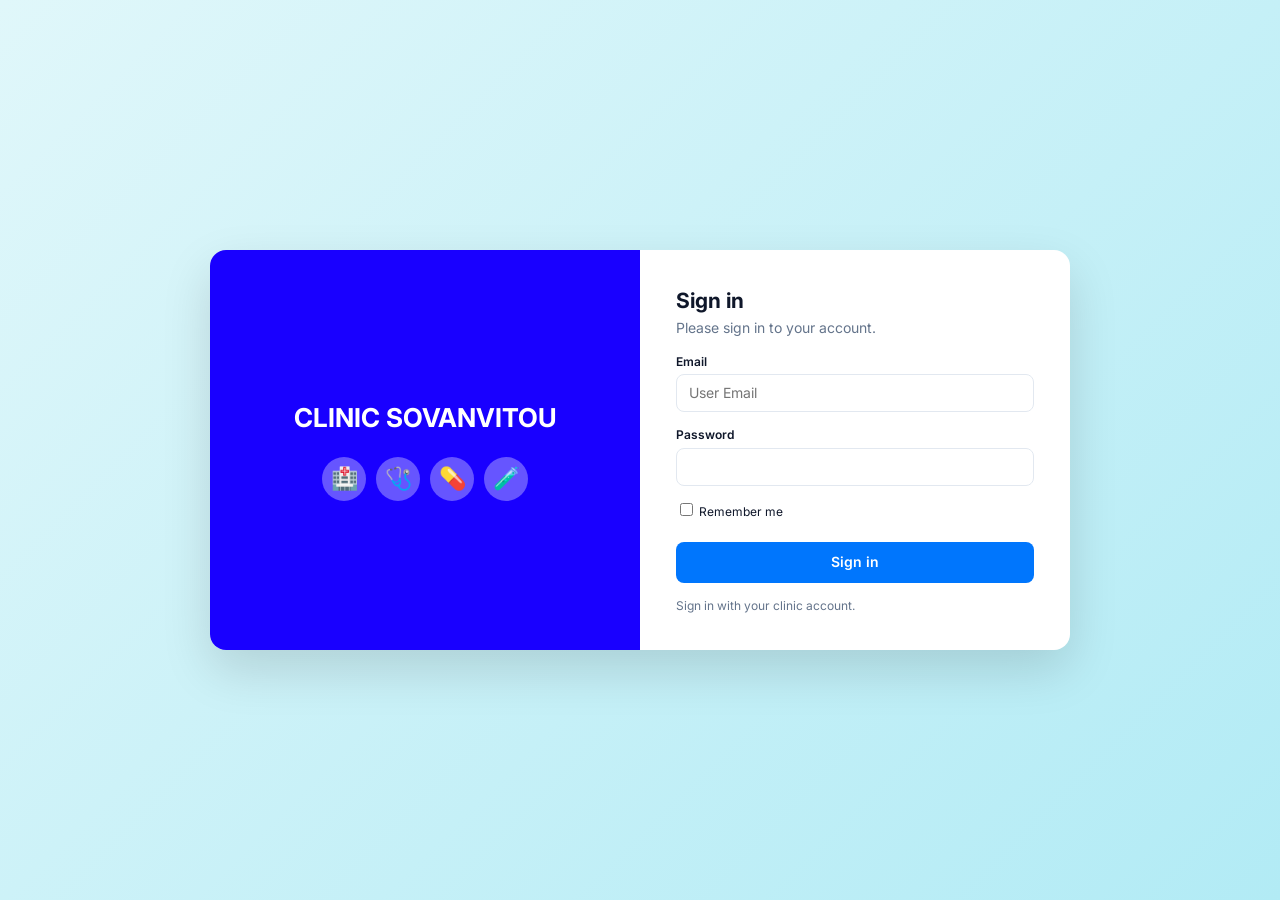
==== index.html @ 95fefefb "first commit" ====
<!DOCTYPE html>
<html lang="en">

<head>
    <meta charset="utf-8">
    <meta name="viewport" content="width=device-width, initial-scale=1, viewport-fit=cover">
    <title>Sovanvitou</title>
    <link
        href="https://fonts.googleapis.com/css2?family=Inter:wght@400;500;600;700&family=Noto+Sans+Khmer:wght@400;600;700&display=swap"
        rel="stylesheet">
    <link rel="stylesheet" href="styles.css">
</head>

<body>
    <div id="lg">
        <div class="lb">
            <div class="ll">CLINIC SOVANVITOU<div><span>🏥</span><span>🩺</span><span>💊</span><span>🧪</span></div>
            </div>
            <div class="lr">
                <h2 style="margin:0">Sign in</h2>
                <p class="mu">Please sign in to your account.</p><label>Email</label><input id="em" class="in"
                    placeholder="User Email"><label>Password</label><input id="pw" type="password" class="in"><label
                    style="font-weight:400"><input type="checkbox"> Remember me</label><button data-a="login">Sign
                    in</button>
                <p class="mu" style="margin-top:14px;font-size:12px"><span id="ln">Sign in with your clinic
                        account.</span></p>
            </div>
        </div>
    </div>
    <div id="app">
        <aside id="sd">
            <div class="logo" id="lgo">CLINIC SOVANVITOU</div>
            <div class="nav" id="nv"></div>
            <div class="ft">
                <div class="it" data-a="settings"><i>⚙</i>Settings</div>
                <div class="it out" data-a="logout"><i>⎋</i>Logout</div>
            </div>
        </aside>
        <main>
            <div class="top"><button class="bg" data-a="menu">☰</button><span id="tt"></span><button data-a="theme"
                    title="Theme">◐</button></div>
            <div id="v"></div>
        </main>
    </div>
    <div id="md">
        <form id="mf"></form>
    </div>
    <div id="ts"></div>
    <script>
        window.API_BASE = 'https://clinicsovanvitou-backend-67e0.onrender.com';
    </script>
    <script src="app.js"></script>
    <script src="patient.js"></script>
</body>

</html>
---- styles.css ----
:root {
  --bg: #f8fafc;
  --cd: #fff;
  --tx: #0f172a;
  --mu: #64748b;
  --bd: #e2e8f0;
  --p: #2563eb;
  --hv: #f1f5f9;
  --g: linear-gradient(90deg, #4f46e5, #7c3aed);
  box-sizing: border-box;
  padding-top: env(safe-area-inset-top, 0px);
  padding-bottom: env(safe-area-inset-bottom, 0px);
}
@media (prefers-color-scheme: dark) {
  :root:not([data-theme="light"]) {
    --bg: #0b1220;
    --cd: #131c2e;
    --tx: #e5e9f2;
    --mu: #94a3b8;
    --bd: #25324a;
    --hv: #1b2840;
  }
}
:root[data-theme="dark"] {
  --bg: #0b1220;
  --cd: #131c2e;
  --tx: #e5e9f2;
  --mu: #94a3b8;
  --bd: #25324a;
  --hv: #1b2840;
}
html {
  scroll-padding-top: env(safe-area-inset-top, 0px);
}
html,
body {
  height: 100%;
  margin: 0;
}
body {
  font:
    14px/1.45 Inter,
    "Noto Sans Khmer",
    system-ui,
    sans-serif;
  background: var(--bg);
  color: var(--tx);
}
* {
  box-sizing: border-box;
}
button,
input,
select {
  font: inherit;
  color: inherit;
}
.mu {
  color: var(--mu);
}
h1 {
  font-size: 24px;
  margin: 0;
}
p {
  margin: 2px 0 0;
}
#app {
  display: flex;
  height: 100%;
}
aside {
  width: 240px;
  flex: none;
  background: var(--cd);
  border-right: 1px solid var(--bd);
  display: flex;
  flex-direction: column;
  padding: 12px;
  overflow: hidden;
}
.logo {
  font-weight: 700;
  font-size: 19px;
  color: var(--p);
  padding: 12px;
  border-radius: 12px;
  box-shadow: 0 2px 8px #0001;
  margin-bottom: 10px;
}
.nav {
  flex: 1;
  overflow: auto;
}
.gh {
  display: flex;
  justify-content: space-between;
  padding: 10px;
  font-weight: 600;
  font-size: 13px;
  cursor: pointer;
  border-radius: 8px;
}
.it {
  display: flex;
  gap: 10px;
  padding: 9px 12px;
  margin: 2px 0;
  border-radius: 8px;
  cursor: pointer;
  font-size: 13px;
  color: var(--mu);
}
.it:hover {
  background: var(--hv);
}
.it.on {
  background: var(--g);
  color: #fff;
  font-weight: 600;
}
.it i {
  font-style: normal;
  filter: grayscale(1);
}
.it.on i {
  filter: grayscale(1) brightness(5);
}
.ft {
  border-top: 1px solid var(--bd);
  padding-top: 8px;
}
.out {
  color: #dc2626;
}
main {
  flex: 1;
  min-width: 0;
  display: flex;
  flex-direction: column;
}
.top {
  height: 56px;
  display: flex;
  align-items: center;
  gap: 12px;
  padding: 0 20px;
  background: var(--cd);
  border-bottom: 1px solid var(--bd);
  font-weight: 700;
  color: #1e3a8a;
}
.top .bg {
  display: none;
}
.top span {
  flex: 1;
}
.top button {
  border: 1px solid var(--bd);
  background: var(--cd);
  border-radius: 50%;
  width: 34px;
  height: 34px;
  cursor: pointer;
}
#v {
  flex: 1;
  overflow: auto;
  padding: 24px;
}
.w {
  max-width: 1100px;
  margin: 0 auto;
}
.hd {
  display: flex;
  justify-content: space-between;
  align-items: flex-end;
  gap: 12px;
  flex-wrap: wrap;
  margin-bottom: 16px;
}
.tools {
  display: flex;
  gap: 8px;
  flex-wrap: wrap;
  align-items: center;
}
.btn {
  border: 1px solid var(--bd);
  background: var(--cd);
  padding: 8px 12px;
  border-radius: 8px;
  cursor: pointer;
  font-size: 13px;
}
.btn.p {
  background: var(--p);
  border-color: var(--p);
  color: #fff;
}
.btn.g {
  background: var(--g);
  border: 0;
  color: #fff;
}
.btn.r {
  background: #ef4444;
  border-color: #ef4444;
  color: #fff;
}
.btn.s {
  padding: 4px 8px;
}
.in {
  border: 1px solid var(--bd);
  background: var(--cd);
  border-radius: 8px;
  padding: 8px 12px;
  min-width: 220px;
}
.card {
  background: var(--cd);
  border: 1px solid var(--bd);
  border-radius: 12px;
  overflow: auto;
  box-shadow: 0 1px 4px #0000000a;
}
table {
  width: 100%;
  border-collapse: collapse;
}
th {
  background: var(--g);
  color: #fff;
  text-align: left;
  padding: 12px;
  font-size: 13px;
  white-space: nowrap;
}
td {
  padding: 11px 12px;
  border-top: 1px solid var(--bd);
}
tr:hover td {
  background: var(--hv);
}
.emp {
  padding: 40px;
  text-align: center;
  color: var(--mu);
}
.bd {
  padding: 2px 10px;
  border-radius: 99px;
  font-size: 12px;
  background: #dcfce7;
  color: #166534;
}
.bd.x {
  background: #fee2e2;
  color: #991b1b;
}
.bd.b {
  background: #dbeafe;
  color: #1e40af;
}
.sts {
  display: grid;
  grid-template-columns: repeat(auto-fit, minmax(200px, 1fr));
  gap: 14px;
  margin-bottom: 14px;
}
.st {
  border-radius: 10px;
  overflow: hidden;
  background: var(--cd);
  border: 1px solid var(--bd);
}
.st b {
  display: block;
  padding: 10px 14px;
  color: #fff;
  font-size: 13px;
}
.st div {
  padding: 14px;
  text-align: center;
  font-size: 22px;
  font-weight: 700;
}
.cs {
  display: grid;
  grid-template-columns: repeat(auto-fit, minmax(260px, 1fr));
  gap: 16px;
  margin-top: 16px;
}
.cs .card {
  padding: 16px;
}
.br {
  display: flex;
  align-items: center;
  gap: 8px;
  margin: 7px 0;
  font-size: 12px;
}
.br u {
  flex: none;
  width: 90px;
  text-decoration: none;
  color: var(--mu);
  overflow: hidden;
  text-overflow: ellipsis;
  white-space: nowrap;
}
.br s {
  display: block;
  height: 12px;
  border-radius: 3px;
  background: #818cf8;
}
.gr {
  display: grid;
  grid-template-columns: repeat(auto-fill, minmax(230px, 1fr));
  gap: 16px;
}
.dc {
  padding: 16px;
  text-align: center;
  border-top: 4px solid #6366f1;
}
.av {
  width: 64px;
  height: 64px;
  border-radius: 50%;
  background: var(--hv);
  margin: 0 auto 8px;
  display: grid;
  place-items: center;
  font-size: 26px;
}
.tabs {
  display: flex;
  background: var(--hv);
  border-radius: 8px;
  padding: 3px;
}
.tabs button {
  border: 0;
  background: none;
  padding: 6px 12px;
  border-radius: 6px;
  cursor: pointer;
}
.tabs .on {
  background: var(--cd);
  font-weight: 600;
}
.pg {
  display: flex;
  justify-content: space-between;
  align-items: center;
  margin-top: 14px;
  color: var(--mu);
}
.pg div {
  display: flex;
  gap: 6px;
}
.pos {
  display: grid;
  grid-template-columns: 1fr 300px;
  gap: 16px;
}
.pr {
  display: grid;
  grid-template-columns: repeat(auto-fill, minmax(130px, 1fr));
  gap: 10px;
}
.pc {
  padding: 10px;
  text-align: center;
  cursor: pointer;
  font-size: 12px;
}
.pc:hover {
  border-color: var(--p);
}
.pc img.ph {
  display: block;
  width: 100%;
  height: 60px;
  object-fit: cover;
  background: none;
}
.av {
  overflow: hidden;
}
.av img {
  width: 100%;
  height: 100%;
  object-fit: cover;
}
.tn {
  width: 32px;
  height: 32px;
  border-radius: 6px;
  object-fit: cover;
  vertical-align: middle;
  margin-right: 8px;
}
.pp {
  display: flex;
  gap: 10px;
  align-items: center;
  margin-top: 4px;
  flex-wrap: wrap;
}
.pp img {
  width: 56px;
  height: 56px;
  border-radius: 8px;
  object-fit: cover;
}
.ph {
  height: 50px;
  border-radius: 6px;
  background: linear-gradient(135deg, #bae6fd, #bbf7d0);
  margin-bottom: 6px;
}
.cl {
  display: flex;
  justify-content: space-between;
  gap: 6px;
  padding: 6px 0;
  font-size: 13px;
}
#md {
  display: none;
  position: fixed;
  inset: 0;
  background: #0007;
  place-items: center;
  z-index: 9;
}
#md.on {
  display: grid;
}
#md form {
  background: var(--cd);
  padding: 20px;
  border-radius: 12px;
  width: min(380px, 92vw);
}
#md label {
  display: block;
  margin: 10px 0;
  font-size: 13px;
}
#md input {
  width: 100%;
  margin-top: 4px;
}
#ts {
  position: fixed;
  right: 16px;
  bottom: calc(16px + env(safe-area-inset-bottom, 0px));
  background: #0f172a;
  color: #fff;
  padding: 10px 14px;
  border-radius: 8px;
  display: none;
  z-index: 10;
}
#lg {
  position: fixed;
  inset: 0;
  z-index: 5;
  overflow: auto;
  background: linear-gradient(135deg, #e0f7fa, #b2ebf5);
  display: grid;
  place-items: center;
  padding: 16px;
}
.lb {
  display: grid;
  grid-template-columns: 1fr 1fr;
  width: min(860px, 100%);
  background: #fff;
  color: #0f172a;
  border-radius: 16px;
  overflow: hidden;
  box-shadow: 0 20px 50px #0002;
}
.ll {
  background: #1900ff;
  color: #fff;
  display: flex;
  flex-direction: column;
  align-items: center;
  justify-content: center;
  gap: 20px;
  padding: 30px;
  font-size: 26px;
  font-weight: 700;
}
.ll div {
  display: flex;
  gap: 10px;
  font-size: 22px;
}
.ll div span {
  width: 44px;
  height: 44px;
  border-radius: 50%;
  background: #ffffff55;
  display: grid;
  place-items: center;
}
.lr {
  padding: 36px;
}
.lr label {
  display: block;
  font-weight: 600;
  font-size: 12px;
  margin: 14px 0 4px;
}
.lr .in {
  width: 100%;
  color: #0f172a;
  background: #fff;
}
.lr button {
  width: 100%;
  margin-top: 18px;
  background: #0076fd;
  color: #fff;
  border: 0;
  padding: 10px;
  border-radius: 8px;
  font-weight: 600;
  cursor: pointer;
}
@media (max-width: 820px) {
  aside {
    position: fixed;
    z-index: 6;
    inset: 0 auto 0 0;
    transform: translateX(-100%);
    transition: transform 0.2s;
  }
  aside.on {
    transform: none;
  }
  .top .bg {
    display: block;
  }
  .pos,
  .lb {
    grid-template-columns: 1fr;
  }
  .ll {
    display: none;
  }
  #v {
    padding: 14px;
  }
}
html[lang="km"] body {
  font-family: "Noto Sans Khmer", Inter, system-ui, sans-serif;
  line-height: 1.65;
}

.gr2 {
  display: grid;
  grid-template-columns: repeat(auto-fit, minmax(240px, 1fr));
  gap: 16px;
}
.fl {
  display: block;
  margin: 12px 0;
  font-size: 13px;
}
.fl .in {
  width: 100%;
  margin-top: 4px;
}
.ck {
  display: flex;
  gap: 8px;
  align-items: center;
  border: 1px solid var(--bd);
  border-radius: 8px;
  padding: 10px 14px;
  margin: 6px 0;
}
.ck input {
  width: auto;
  min-width: 0;
}
.pp img#pv_banner {
  width: 100%;
  max-width: 560px;
  height: auto;
  max-height: 90px;
  object-fit: contain;
}
.logo img {
  display: block;
}
hr {
  border: 0;
  border-top: 1px solid var(--bd);
  margin: 18px 0;
}

#md {
  overflow: auto;
  padding: 16px;
}
#md form {
  max-height: 94vh;
  overflow: auto;
}
#mf.wide {
  width: min(640px, 96vw);
}
#mf.xl {
  width: min(920px, 96vw);
}
.sec {
  border: 1px solid var(--bd);
  border-radius: 10px;
  padding: 12px 14px;
  margin: 10px 0;
  background: var(--hv);
}
.sh {
  display: block;
  font-size: 12px;
  text-transform: uppercase;
  letter-spacing: 0.04em;
  color: var(--p);
  margin-bottom: 6px;
}
.g2 {
  display: grid;
  grid-template-columns: 1fr 1fr;
  gap: 12px;
}
.g3 {
  display: grid;
  grid-template-columns: repeat(3, 1fr);
  gap: 8px 12px;
}
#mf .fl {
  margin: 8px 0;
}
#mf textarea.in {
  width: 100%;
  resize: vertical;
}
#mf select.in {
  width: 100%;
}
.pk2 {
  width: auto !important;
  float: right;
  font-size: 12px;
  padding: 2px 6px;
  min-width: 0;
}
.cb {
  display: flex;
  gap: 6px;
  align-items: center;
  margin: 4px 0;
  font-size: 13px;
}
.cb input {
  width: auto;
  min-width: 0;
  margin: 0;
}
.cbg {
  margin: 10px 0;
}
.mon {
  display: flex;
  gap: 8px;
  align-items: center;
  flex-wrap: wrap;
  margin: 4px 0;
}
.in.sm {
  width: 80px;
  min-width: 0;
}
.dash {
  border: 1px dashed var(--p);
  color: var(--p);
  width: 100%;
  margin-top: 8px;
}
.fb {
  position: sticky;
  bottom: -1px;
  background: var(--cd);
  padding: 10px 0 2px;
  margin-top: 10px;
  border-top: 1px solid var(--bd);
}
#agebox[data-mode="manual"] :is(.m-ym, .m-dob),
#agebox[data-mode="ym"] :is(.m-manual, .m-dob),
#agebox[data-mode="dob"] :is(.m-manual, .m-ym) {
  display: none !important;
}
.mh {
  margin: 18px 0 4px;
  font-size: 15px;
}
.ms {
  margin: 12px 0 2px;
  font-size: 13px;
  color: var(--mu);
}
table.mt {
  width: 100%;
}
table.mt th {
  padding: 6px;
  font-size: 12px;
}
table.mt td {
  padding: 3px;
}
table.mt .in {
  width: 100%;
  min-width: 0;
}
a {
  color: var(--p);
  text-decoration: none;
  cursor: pointer;
}
a:hover {
  text-decoration: underline;
}
.pdh {
  display: flex;
  gap: 18px;
  padding: 16px;
  margin-bottom: 16px;
  flex-wrap: wrap;
}
.pda {
  text-align: center;
}
.pdi {
  flex: 1;
  min-width: 260px;
}
.av.big {
  width: 84px;
  height: 84px;
  font-size: 36px;
}
.pdg {
  margin-top: 10px;
  grid-template-columns: repeat(auto-fit, minmax(150px, 1fr));
}
.pdw {
  display: grid;
  grid-template-columns: 230px 1fr;
  gap: 16px;
  align-items: start;
}
.pdm {
  padding: 8px;
}
.pdm .it {
  margin: 2px 0;
}
.pdr {
  padding: 16px;
  min-height: 260px;
}
.rh {
  margin: 0;
  font-size: 18px;
}
.rc {
  position: relative;
  border: 1px solid var(--bd);
  border-radius: 10px;
  padding: 12px 14px;
  margin: 10px 0;
  background: var(--cd);
}
.ra {
  position: absolute;
  top: 8px;
  right: 8px;
  display: flex;
  gap: 4px;
}
.ra2 {
  margin-top: 6px;
}
.vs {
  display: flex;
  flex-wrap: wrap;
  gap: 6px 16px;
  margin-top: 4px;
  font-size: 13px;
}
.rimg {
  display: block;
  max-width: 100%;
  max-height: 180px;
  border-radius: 8px;
  margin-top: 8px;
  object-fit: cover;
}
.sws {
  display: flex;
  gap: 8px;
  margin-top: 6px;
}
.sw input {
  display: none;
}
.sw span {
  display: block;
  width: 24px;
  height: 24px;
  border-radius: 50%;
  cursor: pointer;
  border: 2px solid transparent;
}
.sw input:checked + span {
  outline: 2px solid var(--tx);
  outline-offset: 2px;
}
.cal {
  display: grid;
  grid-template-columns: repeat(7, 1fr);
  border-top: 1px solid var(--bd);
  border-left: 1px solid var(--bd);
}
.cal > div {
  border-right: 1px solid var(--bd);
  border-bottom: 1px solid var(--bd);
  padding: 4px;
  min-width: 0;
}
.cal .dh {
  background: var(--hv);
  text-align: center;
  font-weight: 600;
  font-size: 12px;
  padding: 6px;
}
.dc2 {
  min-height: 104px;
  cursor: pointer;
}
.dc2:hover {
  background: var(--hv);
}
.dc2.o {
  opacity: 0.45;
}
.dc2.t {
  background: #fef9c3;
  color: #1f2937;
}
.dn {
  display: block;
  text-align: right;
  font-size: 12px;
}
.cal.wk .dc2 {
  min-height: 300px;
}
.ev {
  font-size: 11px;
  border-radius: 4px;
  padding: 2px 5px;
  margin: 2px 0;
  background: #dbeafe;
  color: #1e3a8a;
  overflow: hidden;
  text-overflow: ellipsis;
  white-space: nowrap;
  cursor: pointer;
}
.ev.w {
  background: #fef3c7;
  color: #92400e;
}
.ev.x {
  background: #fee2e2;
  color: #991b1b;
  text-decoration: line-through;
}
.btn.dk {
  background: #1e293b;
  color: #fff;
  border-color: #1e293b;
}
.dkt button {
  background: #1e293b;
  color: #fff;
}
.dkt .on {
  background: #334155 !important;
}
#pa {
  display: none;
}
.ph-head {
  text-align: center;
  margin-bottom: 10px;
}
.ph-banner {
  max-width: 100%;
  max-height: 90px;
  object-fit: contain;
}
table.pk {
  border-collapse: collapse;
  margin: 6px 0;
}
table.pk th,
table.pk td {
  border: 1px solid #999;
  padding: 3px 8px;
  text-align: left;
  font-size: 12px;
  background: none;
  color: #000;
}
table.pk th {
  width: 190px;
  font-weight: 600;
}
table.pk.full {
  width: 100%;
}
@media print {
  body > *:not(#pa) {
    display: none !important;
  }
  #pa {
    display: block;
    color: #000;
    background: #fff;
    padding: 10mm;
    font-size: 12px;
  }
  #pa h3,
  #pa h4 {
    margin: 10px 0 4px;
  }
}
@media (max-width: 820px) {
  .g2,
  .g3 {
    grid-template-columns: 1fr;
  }
  .pdw {
    grid-template-columns: 1fr;
  }
  .dc2 {
    min-height: 64px;
  }
  .cal.wk {
    font-size: 11px;
  }
}

.g4 {
  display: grid;
  grid-template-columns: repeat(4, 1fr);
  gap: 4px 12px;
}
.cnb {
  background: #ecfdf5;
  color: #1f2937;
}
.cnH {
  color: #15803d;
  text-decoration: underline;
  margin: 22px 0 4px;
}
.cnT {
  text-align: center;
  margin: 24px 0 8px;
}
.cnh {
  margin: 12px 0 2px;
  font-size: 13px;
}
.cno {
  margin: 6px 0;
}
.cno .in {
  width: 100%;
}
.sig .sl {
  border-bottom: 1px dotted var(--mu);
  min-height: 26px;
  margin-top: 6px;
}
.cnfw {
  display: grid;
  grid-template-columns: 1fr 250px;
  gap: 16px;
}
.cnfl {
  min-width: 0;
}
.cnfh {
  border-left: 1px solid var(--bd);
  padding-left: 12px;
  max-height: 70vh;
  overflow: auto;
}
.cnft {
  width: 100%;
  margin-bottom: 10px;
}
.cnft button {
  flex: 1;
}
.rc.sel {
  border-color: var(--p);
}
#mf.cnf {
  width: min(1180px, 98vw);
}
#mf.cnf .cnfl {
  max-height: 68vh;
  overflow: auto;
  padding-right: 6px;
}
#mf.cnf textarea.in {
  font-size: 13px;
}
@media (max-width: 820px) {
  .cnfw {
    grid-template-columns: 1fr;
  }
  .cnfh {
    border: 0;
    padding: 0;
  }
  .g4 {
    grid-template-columns: 1fr 1fr;
  }
}

.st.lnk {
  cursor: pointer;
  transition:
    transform 0.12s,
    box-shadow 0.12s;
}
.st.lnk:hover {
  transform: translateY(-2px);
  box-shadow: 0 6px 16px #0002;
}
.st.lnk:focus-visible {
  outline: 2px solid var(--p);
  outline-offset: 2px;
}

.btn.on2 {
  background: var(--hv);
  border-color: var(--p);
}
.pdc {
  padding: 14px 16px;
  margin-bottom: 14px;
  overflow: visible;
}
.pdcg {
  display: flex;
  flex-wrap: wrap;
  gap: 6px 18px;
  margin: 6px 0 12px;
  padding-bottom: 8px;
  border-bottom: 1px solid var(--bd);
}
.pdcg:last-child {
  border: 0;
  margin-bottom: 0;
}
.pdt {
  display: grid;
  grid-template-columns: repeat(auto-fit, minmax(130px, 1fr));
  gap: 8px;
  padding: 10px;
  margin-bottom: 16px;
}
.tile {
  display: flex;
  flex-direction: column;
  align-items: center;
  gap: 4px;
  padding: 10px 6px;
  border-radius: 10px;
  font-size: 12px;
  text-align: center;
  cursor: pointer;
  color: var(--mu);
  background: var(--hv);
}
.tile span {
  font-size: 18px;
}
.tile:hover {
  background: var(--bd);
}
.tile.on {
  background: linear-gradient(90deg, #2563eb, #06b6d4);
  color: #fff;
  font-weight: 600;
}

table.ptb th {
  background: #2563eb;
  font-size: 12px;
  padding: 12px 10px;
}
table.ptb td {
  padding: 10px;
  font-size: 12.5px;
  vertical-align: middle;
}
.pn {
  display: flex;
  align-items: center;
  gap: 6px;
  min-width: 130px;
}
.pn a:first-child {
  font-weight: 600;
  text-transform: uppercase;
  font-size: 12px;
}
.ic {
  display: flex;
  gap: 5px;
  font-size: 13px;
  opacity: 0.75;
}
.ic a:hover,
.ed:hover {
  text-decoration: none;
  opacity: 1;
}
.pill {
  display: inline-block;
  padding: 2px 10px;
  border-radius: 99px;
  font-size: 11px;
  font-weight: 600;
}
.pill.opd {
  background: #2563eb;
  color: #fff;
  border-radius: 6px;
}
.pill.ipd {
  background: #7c3aed;
  color: #fff;
  border-radius: 6px;
}
.pill.f {
  background: #fce7f3;
  color: #be185d;
}
.pill.m {
  background: #dbeafe;
  color: #1e40af;
}
.due {
  display: inline-block;
  background: #dc2626;
  color: #fff;
  border-radius: 6px;
  padding: 5px 9px;
  font-size: 11px;
  line-height: 1.4;
  text-align: center;
  cursor: pointer;
}
.paid {
  color: #16a34a;
  font-weight: 600;
}
.mrb,
.sq {
  border: 0;
  border-radius: 8px;
  color: #fff;
  cursor: pointer;
  width: 34px;
  height: 30px;
}
.mrb,
.sq.b {
  background: #2563eb;
}
.sq.r {
  background: #ef4444;
}
.ed {
  opacity: 0.6;
}
.btn:disabled {
  opacity: 0.45;
  cursor: default;
}
.pg .btn.p {
  color: #fff;
}

/* Patients list: use the full width and fit every column without sideways scrolling */
.top .bg {
  display: block;
}
body.sbc aside {
  display: none;
}
.w.full {
  max-width: none;
}
#v.tight {
  padding: 14px 10px;
}
table.ptb {
  font-size: 12px;
}
table.ptb th {
  white-space: normal;
  line-height: 1.25;
  padding: 9px 6px;
  font-size: 11.5px;
}
table.ptb td {
  padding: 7px 6px;
  font-size: 12px;
  white-space: normal;
  word-break: break-word;
  line-height: 1.3;
}
table.ptb td:nth-child(2) {
  white-space: nowrap;
}
table.ptb .pn {
  min-width: 0;
  gap: 4px;
  flex-wrap: wrap;
}
table.ptb .pn > div {
  min-width: 70px;
}
.pl {
  display: none;
  color: var(--mu);
  font-size: 11px;
  text-transform: none;
}
table.ptb .ic {
  font-size: 12px;
  gap: 3px;
}
table.ptb .pill {
  padding: 2px 7px;
}
table.ptb .due {
  padding: 4px 6px;
  font-size: 10.5px;
}
table.ptb .mrb,
table.ptb .sq {
  width: 28px;
  height: 26px;
}
table.ptb td:last-child .sq {
  margin: 1px;
}
@media (max-width: 1500px) {
  body:not(.sbc) .c-latin {
    display: none;
  }
  body:not(.sbc) .pl {
    display: block;
  }
}
@media (max-width: 1250px) {
  body.sbc .c-latin {
    display: none;
  }
  body.sbc .pl {
    display: block;
  }
}

table.ptb tr.frow th {
  background: #eff6ff;
  padding: 4px 3px;
  border-bottom: 1px solid var(--bd);
}
table.ptb .fr .in {
  width: 100%;
  min-width: 0;
  font-size: 11px;
  padding: 3px 4px;
  border-radius: 5px;
  background: #fff;
  color: #0f172a;
}
table.ptb .fr select.in {
  padding: 3px 1px;
}
table.ptb .fr .btn.s {
  padding: 2px 6px;
  font-size: 11px;
  background: #fff;
  color: #0f172a;
}

.pill.clk {
  cursor: pointer;
}
.pill.clk:hover {
  filter: brightness(1.12);
  box-shadow: 0 0 0 2px #2563eb44;
}

.ibox {
  width: 46px;
  height: 46px;
  border-radius: 12px;
  background: #dbeafe;
  display: grid;
  place-items: center;
  font-size: 22px;
}
table.ipdt th {
  background: linear-gradient(90deg, #2563eb, #7c3aed);
  font-size: 12px;
  white-space: normal;
}
table.ipdt td {
  padding: 10px;
  font-size: 12.5px;
  vertical-align: middle;
}
.paidb {
  display: inline-block;
  border: 1px solid #bbf7d0;
  color: #16a34a;
  border-radius: 8px;
  padding: 5px 10px;
  font-weight: 600;
  font-size: 12px;
}
.dcb {
  border: 1px solid #16a34a;
  color: #16a34a;
  background: none;
  border-radius: 8px;
  padding: 5px 10px;
  font-size: 12px;
  cursor: pointer;
}
.dcb:hover {
  background: #16a34a;
  color: #fff;
}
.iac a {
  display: inline-block;
  margin: 0 5px;
  font-size: 15px;
  opacity: 0.8;
}
.iac a:hover {
  opacity: 1;
  text-decoration: none;
}
.iac .rd {
  color: #dc2626;
}
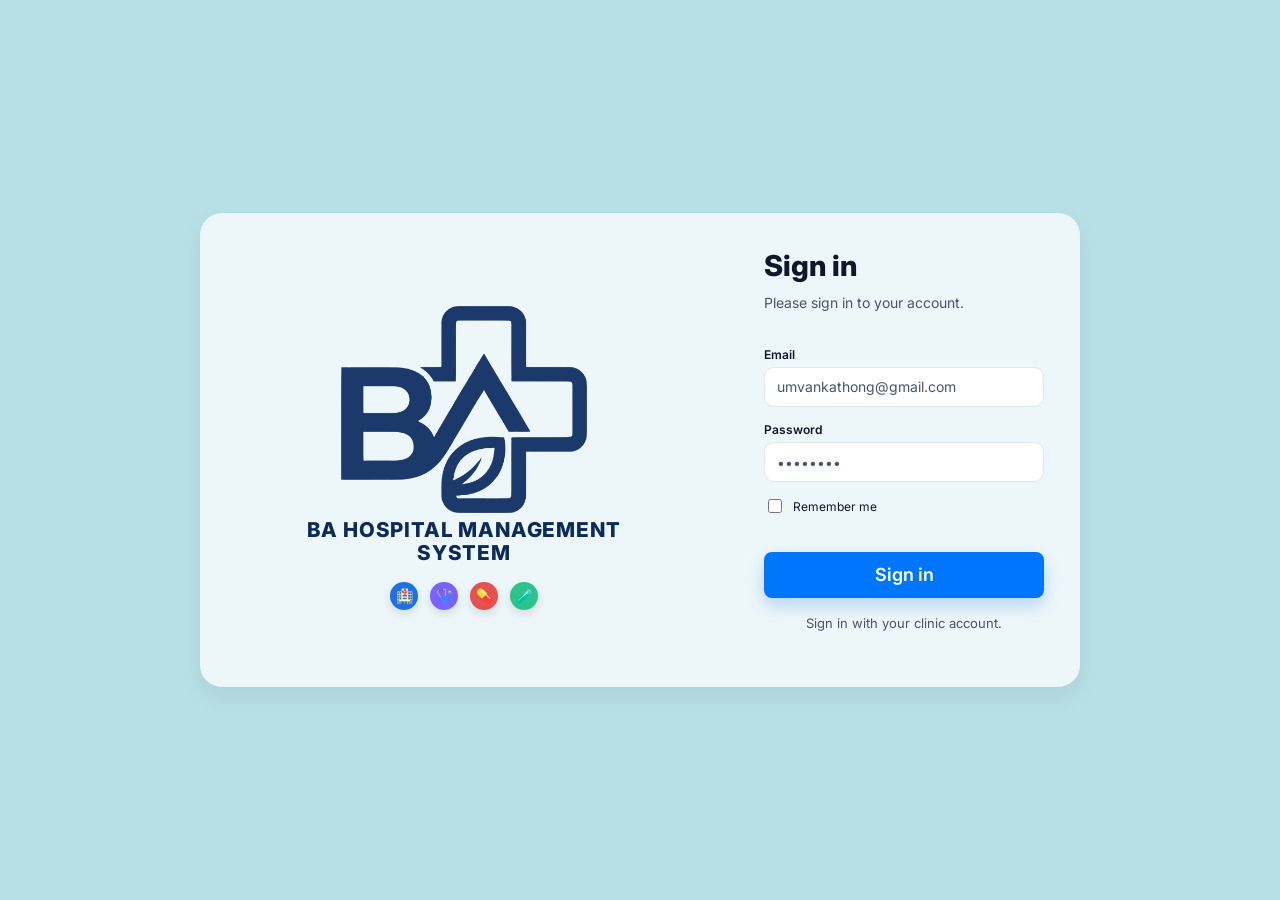
==== commit 7310e8c1: "first commit" ====
--- a/index.html
+++ b/index.html
@@ -4,32 +4,65 @@
 <head>
     <meta charset="utf-8">
     <meta name="viewport" content="width=device-width, initial-scale=1, viewport-fit=cover">
-    <title>Sovanvitou</title>
+    <title>BA Hospital Management System</title>
     <link
-        href="https://fonts.googleapis.com/css2?family=Inter:wght@400;500;600;700&family=Noto+Sans+Khmer:wght@400;600;700&display=swap"
+        href="https://fonts.googleapis.com/css2?family=Inter:wght@400;500;600;700;800;900&family=Noto+Sans+Khmer:wght@400;600;700&display=swap"
         rel="stylesheet">
     <link rel="stylesheet" href="styles.css">
 </head>
 
 <body>
-    <div id="lg">
+    <div id="lg" hidden>
         <div class="lb">
-            <div class="ll">CLINIC SOVANVITOU<div><span>🏥</span><span>🩺</span><span>💊</span><span>🧪</span></div>
+            <div class="ll">
+                <div class="brand-mark" aria-label="BA Hospital Management System">
+                    <img src="ba-logo.png" alt="BA Hospital Management System logo">
+                </div>
+                <div class="brand-name">
+                    <span>BA HOSPITAL MANAGEMENT</span>
+                    <span>SYSTEM</span>
+                </div>
+                <div class="brand-icons" aria-label="Healthcare icons">
+                    <span class="brand-icon blue">🏥</span>
+                    <span class="brand-icon purple">🩺</span>
+                    <span class="brand-icon red">💊</span>
+                    <span class="brand-icon green">🧪</span>
+                </div>
             </div>
             <div class="lr">
-                <h2 style="margin:0">Sign in</h2>
-                <p class="mu">Please sign in to your account.</p><label>Email</label><input id="em" class="in"
-                    placeholder="User Email"><label>Password</label><input id="pw" type="password" class="in"><label
-                    style="font-weight:400"><input type="checkbox"> Remember me</label><button data-a="login">Sign
-                    in</button>
-                <p class="mu" style="margin-top:14px;font-size:12px"><span id="ln">Sign in with your clinic
-                        account.</span></p>
+                <h2>Sign in</h2>
+                <p class="mu">Please sign in to your account.</p>
+                <label>Email</label>
+                <input id="em" class="in" placeholder="umvankathong@gmail.com">
+                <label>Password</label>
+                <input id="pw" type="password" class="in" placeholder="••••••••">
+                <label class="remember"><input type="checkbox"> Remember me</label>
+                <button id="login-submit" data-a="login">Sign in</button>
+                <p class="mu alt-text"><span id="ln">Sign in with your clinic account.</span></p>
             </div>
+        </div>
+        <div id="login-loading" class="login-loading" role="status" aria-live="polite" hidden>
+            <div class="login-loading-card">
+                <div class="login-loading-logo" aria-hidden="true">
+                    <svg viewBox="0 0 48 48"><path d="M24 5 40 11v12c0 10-6.8 16.8-16 20C14.8 39.8 8 33 8 23V11l16-6Z" fill="none" stroke="currentColor" stroke-width="2.5"/><path d="M12 24h8l4-8 5 16 4-8h4" fill="none" stroke="currentColor" stroke-width="2.5" stroke-linecap="round" stroke-linejoin="round"/></svg>
+                </div>
+                <strong>BA HOSPITAL MANAGEMENT SYSTEM</strong>
+                <span>Signing in…</span>
+            </div>
+        </div>
+    </div>
+    <div id="startup-loading" class="login-loading" role="status" aria-live="polite">
+        <div class="login-loading-card">
+            <div class="login-loading-logo" aria-hidden="true">
+                <svg viewBox="0 0 48 48"><path d="M24 5 40 11v12c0 10-6.8 16.8-16 20C14.8 39.8 8 33 8 23V11l16-6Z" fill="none" stroke="currentColor" stroke-width="2.5"/><path d="M12 24h8l4-8 5 16 4-8h4" fill="none" stroke="currentColor" stroke-width="2.5" stroke-linecap="round" stroke-linejoin="round"/></svg>
+            </div>
+            <strong>BA HOSPITAL MANAGEMENT SYSTEM</strong>
+            <span>Loading…</span>
         </div>
     </div>
     <div id="app">
         <aside id="sd">
-            <div class="logo" id="lgo">CLINIC SOVANVITOU</div>
+            <div class="logo" id="lgo"><img src="ba-logo.png" alt="BA logo"></div>
             <div class="nav" id="nv"></div>
             <div class="ft">
                 <div class="it" data-a="settings"><i>⚙</i>Settings</div>
@@ -37,7 +70,14 @@
             </div>
         </aside>
         <main>
-            <div class="top"><button class="bg" data-a="menu">☰</button><span id="tt"></span><button data-a="theme"
+            <div class="top"><button class="bg" data-a="menu">☰</button><span id="tt"></span><div class="language-picker"
+                    translate="no"><button type="button" class="language-picker-trigger" data-a="langmenu"
+                        aria-label="Select language" title="Select language" aria-haspopup="true"
+                        aria-expanded="false">🌐</button><div class="language-picker-menu" role="group"
+                        aria-label="Select language" hidden><button type="button" data-a="lang:en"
+                            aria-pressed="false">English</button><button type="button" data-a="lang:km"
+                            aria-pressed="false">ខ្មែរ</button><button type="button" data-a="lang:both"
+                            aria-pressed="false">ខ្មែរ + English</button></div></div><button data-a="theme"
                     title="Theme">◐</button></div>
             <div id="v"></div>
         </main>
@@ -47,7 +87,10 @@
     </div>
     <div id="ts"></div>
     <script>
-        window.API_BASE = 'https://clinicsovanvitou-backend-67e0.onrender.com';
+        const privateIPv4 = /^(?:10(?:\.\d{1,3}){3}|192\.168(?:\.\d{1,3}){2}|172\.(?:1[6-9]|2\d|3[01])(?:\.\d{1,3}){2})$/.test(location.hostname);
+        const localHost = location.hostname === 'localhost' || location.hostname === '127.0.0.1' || location.hostname.endsWith('.local') || privateIPv4;
+        const sameOriginApi = localHost || location.hostname.endsWith('.synology.me');
+        window.API_BASE = sameOriginApi ? '' : 'https://clinicsovanvitou-backend-67e0.onrender.com';
     </script>
     <script src="app.js"></script>
     <script src="patient.js"></script>
--- a/styles.css
+++ b/styles.css
@@ -4,9 +4,9 @@
   --tx: #0f172a;
   --mu: #64748b;
   --bd: #e2e8f0;
-  --p: #2563eb;
+  --p: #033993;
   --hv: #f1f5f9;
-  --g: linear-gradient(90deg, #4f46e5, #7c3aed);
+  --g: linear-gradient(90deg, #033993, #7c3aed);
   box-sizing: border-box;
   padding-top: env(safe-area-inset-top, 0px);
   padding-bottom: env(safe-area-inset-bottom, 0px);
@@ -80,13 +80,39 @@
   overflow: hidden;
 }
 .logo {
+  display: flex;
+  align-items: center;
+  justify-content: flex-start;
+  gap: 4px;
   font-weight: 700;
   font-size: 19px;
   color: var(--p);
-  padding: 12px;
+  padding: 12px 12px 12px 4px;
   border-radius: 12px;
   box-shadow: 0 2px 8px #0001;
   margin-bottom: 10px;
+}
+.logo img {
+  display: block;
+  width: 64px;
+  height: 54px;
+  max-width: 64px;
+  object-fit: contain;
+  margin-left: 0;
+  flex: none;
+}
+.logo-name {
+  display: flex;
+  flex-direction: column;
+  min-width: 0;
+  color: #1b396b;
+  font-size: 24px;
+  font-weight: 400;
+  line-height: 1.15;
+  white-space: nowrap;
+}
+.logo-name span:last-child {
+  font-size: 13px;
 }
 .nav {
   flex: 1;
@@ -164,13 +190,58 @@
   height: 34px;
   cursor: pointer;
 }
+.language-picker {
+  position: relative;
+  flex: none;
+}
+.top .language-picker-trigger {
+  font-size: 17px;
+}
+.language-picker-menu {
+  position: absolute;
+  z-index: 20;
+  top: calc(100% + 8px);
+  right: 0;
+  display: grid;
+  min-width: 170px;
+  gap: 4px;
+  padding: 6px;
+  border: 1px solid var(--bd);
+  border-radius: 10px;
+  background: var(--cd);
+  box-shadow: 0 8px 24px #0002;
+}
+.language-picker-menu[hidden] {
+  display: none;
+}
+.top .language-picker-menu button {
+  width: 100%;
+  height: auto;
+  padding: 9px 10px;
+  border: 0;
+  border-radius: 6px;
+  background: transparent;
+  text-align: left;
+  font-size: 13px;
+}
+.top .language-picker-menu button:hover,
+.top .language-picker-menu button[aria-pressed="true"] {
+  background: var(--hv);
+  color: var(--tx);
+}
+@media (max-width: 560px) {
+  .top {
+    gap: 8px;
+    padding: 0 10px;
+  }
+}
 #v {
   flex: 1;
   overflow: auto;
   padding: 24px;
 }
 .w {
-  max-width: 1100px;
+  max-width: 1800px;
   margin: 0 auto;
 }
 .hd {
@@ -218,7 +289,7 @@
   background: var(--cd);
   border-radius: 8px;
   padding: 8px 12px;
-  min-width: 220px;
+  min-width: 20px;
 }
 .card {
   background: var(--cd);
@@ -227,6 +298,138 @@
   overflow: auto;
   box-shadow: 0 1px 4px #0000000a;
 }
+
+.diagnosis-shell {
+  width: 100%;
+  max-width: none;
+  margin: 0;
+}
+
+.diagnosis-search {
+  position: relative;
+  margin: 0 0 18px;
+}
+
+.diagnosis-search-icon {
+  position: absolute;
+  left: 14px;
+  top: 50%;
+  transform: translateY(-50%);
+  color: #94a3b8;
+  font-size: 16px;
+}
+
+.diagnosis-input {
+  width: 100%;
+  border: 1px solid var(--bd);
+  background: var(--cd);
+  border-radius: 10px;
+  padding: 11px 14px 11px 38px;
+  font-size: 14px;
+  min-width: 0;
+}
+
+.diagnosis-list {
+  display: flex;
+  flex-direction: column;
+  gap: 6px;
+}
+
+.diagnosis-row {
+  display: flex;
+  align-items: center;
+  justify-content: space-between;
+  gap: 12px;
+  background: var(--cd);
+  border: 1px solid var(--bd);
+  border-radius: 10px;
+  padding: 12px 14px 12px 18px;
+  min-height: 54px;
+}
+
+.diagnosis-name {
+  font-size: 15px;
+  color: var(--tx);
+  font-weight: 500;
+}
+
+.diagnosis-actions {
+  display: flex;
+  align-items: center;
+  gap: 8px;
+}
+
+.btn.diagnosis-secondary {
+  border: 1px solid #033993;
+  background: #fff;
+  color: #033993;
+  border-radius: 8px;
+  padding: 8px 12px;
+  font-weight: 600;
+  display: inline-flex;
+  align-items: center;
+  gap: 8px;
+}
+
+.btn.diagnosis-icon {
+  width: 38px;
+  height: 38px;
+  border-radius: 8px;
+  padding: 0;
+  display: inline-flex;
+  align-items: center;
+  justify-content: center;
+  font-size: 18px;
+  line-height: 1;
+}
+
+.btn.diagnosis-icon {
+  background: linear-gradient(180deg, #033993, #1f5ed6);
+  border-color: #033993;
+  color: #fff;
+}
+
+.btn.diagnosis-primary {
+  background: linear-gradient(90deg, #033993, #1d4ed8);
+  border: 0;
+  color: #fff;
+  width: auto;
+  min-width: 38px;
+  height: 38px;
+  padding: 8px 12px;
+  display: inline-flex;
+  align-items: center;
+  justify-content: center;
+  gap: 6px;
+  font-size: 14px;
+  line-height: 1;
+  white-space: nowrap;
+}
+
+.btn.diagnosis-edit {
+  background: linear-gradient(180deg, #033993, #1f5ed6);
+  border-color: #033993;
+  color: #fff;
+  min-width: 58px;
+}
+
+.btn.diagnosis-delete {
+  background: linear-gradient(180deg, #ef4444, #dc2626);
+  border-color: #ef4444;
+  color: #fff;
+  min-width: 38px;
+  padding: 6px 10px;
+}
+
+.diagnosis-empty {
+  padding: 26px 16px;
+  text-align: center;
+  color: var(--mu);
+  border: 1px dashed var(--bd);
+  border-radius: 10px;
+  background: rgba(148, 163, 184, 0.04);
+}
+
 table {
   width: 100%;
   border-collapse: collapse;
@@ -239,6 +442,35 @@
   font-size: 13px;
   white-space: nowrap;
 }
+#v table.column-resizable-table .column-resize-cell {
+  position: relative;
+}
+#v table.column-resizable-table .column-resize-cell:not(:last-child) {
+  box-shadow: inset -1px 0 rgba(255, 255, 255, 0.7);
+}
+#v table.column-resizable-table .column-resize-cell::after {
+  content: "";
+  position: absolute;
+  top: 0;
+  right: -4px;
+  width: 8px;
+  height: 100%;
+  cursor: col-resize;
+  touch-action: none;
+}
+#v table.column-resizable-table .column-resize-cell:hover::after {
+  background: rgba(255, 255, 255, 0.3);
+}
+#v table.column-resizable-table th,
+#v table.column-resizable-table td {
+  white-space: normal;
+  overflow-wrap: anywhere;
+}
+body.column-resizing,
+body.column-resizing * {
+  cursor: col-resize !important;
+  user-select: none !important;
+}
 td {
   padding: 11px 12px;
   border-top: 1px solid var(--bd);
@@ -248,6 +480,13 @@
 }
 .emp {
   padding: 40px;
+}
+.care-record-fields {
+  display: grid;
+  grid-template-columns: repeat(auto-fit, minmax(180px, 1fr));
+  gap: 4px 12px;
+  margin: 8px 0;
+  font-size: 12px;
   text-align: center;
   color: var(--mu);
 }
@@ -299,12 +538,76 @@
 .cs .card {
   padding: 16px;
 }
+.service-grid {
+  display: grid;
+  grid-template-columns: repeat(auto-fill, minmax(210px, 1fr));
+  gap: 16px;
+  margin-top: 16px;
+}
+.service-card {
+  display: flex;
+  min-height: 172px;
+  flex-direction: column;
+  padding: 16px;
+}
+.service-card h3 {
+  margin: 0 0 8px;
+  font-size: 15px;
+  overflow-wrap: anywhere;
+}
+.service-price {
+  color: #1e3a8a;
+  font-size: 16px;
+}
+.service-description {
+  flex: 1;
+  margin-top: 8px;
+  color: var(--mu);
+  font-size: 12px;
+  white-space: pre-line;
+  overflow-wrap: anywhere;
+}
+.service-description-empty {
+  min-height: 18px;
+}
+.service-actions {
+  display: flex;
+  justify-content: flex-end;
+  gap: 8px;
+  margin-top: 14px;
+}
 .br {
+  position: relative;
   display: flex;
   align-items: center;
   gap: 8px;
   margin: 7px 0;
   font-size: 12px;
+}
+.br:hover,
+.br:focus-visible {
+  z-index: 2;
+}
+.br::after {
+  position: absolute;
+  top: calc(100% + 4px);
+  left: 0;
+  z-index: 5;
+  display: none;
+  width: max-content;
+  max-width: min(360px, calc(100vw - 48px));
+  padding: 8px 10px;
+  border: 1px solid var(--bd);
+  border-radius: 6px;
+  background: var(--cd);
+  box-shadow: 0 4px 12px #0000001f;
+  color: var(--tx);
+  content: attr(data-tooltip);
+  white-space: normal;
+}
+.br:hover::after,
+.br:focus-visible::after {
+  display: block;
 }
 .br u {
   flex: none;
@@ -358,6 +661,11 @@
   background: var(--cd);
   font-weight: 600;
 }
+.patient-list-toolbar > .tabs button.on {
+  border: 1px solid #033993;
+  border-radius: 8px;
+  box-shadow: 0 0 0 2px rgba(37, 99, 235, 0.18);
+}
 .pg {
   display: flex;
   justify-content: space-between;
@@ -437,6 +745,14 @@
   padding: 6px 0;
   font-size: 13px;
 }
+.pos-checkout-actions {
+  display: flex;
+  align-items: center;
+  gap: 8px;
+}
+.pos-checkout-actions > [data-a="co"] {
+  flex: 1;
+}
 #md {
   display: none;
   position: fixed;
@@ -454,13 +770,40 @@
   border-radius: 12px;
   width: min(380px, 92vw);
 }
+#mf.leave-request-form {
+  width: min(540px, 94vw);
+  max-height: 92vh;
+  overflow: auto;
+}
+.leave-form-heading,
+.leave-form-actions {
+  display: flex;
+  align-items: center;
+  justify-content: space-between;
+  gap: 10px;
+}
+.leave-form-heading h3 {
+  margin: 0;
+}
+.leave-date-fields {
+  display: grid;
+  grid-template-columns: repeat(2, minmax(0, 1fr));
+  gap: 12px;
+}
+.leave-request-form .in {
+  width: 100%;
+}
+.leave-form-actions {
+  justify-content: flex-end;
+  margin-top: 16px;
+}
 #md label {
   display: block;
   margin: 10px 0;
   font-size: 13px;
 }
 #md input {
-  width: 100%;
+  width: 1%00;
   margin-top: 4px;
 }
 #ts {
@@ -479,45 +822,158 @@
   inset: 0;
   z-index: 5;
   overflow: auto;
-  background: linear-gradient(135deg, #e0f7fa, #b2ebf5);
+  background: linear-gradient(180deg, #b7dfe6 0%, #b7dfe6 100%);
   display: grid;
   place-items: center;
-  padding: 16px;
+  padding: 24px;
+}
+#lg[hidden] {
+  display: none;
 }
 .lb {
   display: grid;
-  grid-template-columns: 1fr 1fr;
-  width: min(860px, 100%);
-  background: #fff;
+  grid-template-columns: 1.2fr 0.8fr;
+  width: min(880px, 100%);
+  background: rgba(255, 255, 255, 0.75);
+  border-radius: 22px;
+  overflow: hidden;
+  box-shadow: 0 10px 22px rgba(15, 23, 42, 0.06);
+}
+.ll {
+  background: transparent;
+  color: #0d2a5c;
+  display: flex;
+  flex-direction: column;
+  align-items: center;
+  justify-content: center;
+  padding: 28px 18px 12px;
+  min-height: 0;
+}
+.brand-mark {
+  width: min(21vw, 260px);
+  max-width: 100%;
+  display: grid;
+  place-items: center;
+  margin: 0 auto;
+}
+.brand-mark img {
+  display: block;
+  width: 100%;
+  height: auto;
+  max-height: 23vh;
+  object-fit: contain;
+  filter: none;
+}
+.brand-name {
+  margin-top: 6px;
+  font-size: clamp(1.05rem, 1.6vw, 2.35rem);
+  font-weight: 800;
+  letter-spacing: 0.04em;
+  line-height: 1.1;
+  text-transform: uppercase;
+  text-align: center;
+  color: #0d2a5c;
+  display: flex;
+  flex-direction: column;
+  align-items: center;
+}
+.brand-icons {
+  display: flex;
+  justify-content: center;
+  gap: 12px;
+  margin-top: 18px;
+}
+.brand-icon {
+  width: 28px;
+  height: 28px;
+  border-radius: 50%;
+  display: grid;
+  place-items: center;
+  font-size: 14px;
+  box-shadow: 0 4px 10px rgba(15, 23, 42, 0.12);
+}
+.brand-icon.blue {
+  background: #1f6fe5;
+}
+.brand-icon.purple {
+  background: #7b61ff;
+}
+.brand-icon.red {
+  background: #e55050;
+}
+.brand-icon.green {
+  background: #2cc48a;
+}
+.lr {
+  padding: 32px 34px 24px 10px;
+  display: flex;
+  flex-direction: column;
+  justify-content: center;
   color: #0f172a;
-  border-radius: 16px;
-  overflow: hidden;
-  box-shadow: 0 20px 50px #0002;
-}
-.ll {
-  background: #1900ff;
+}
+.lr h2 {
+  margin: 0;
+  font-size: clamp(1.8rem, 2vw, 2.5rem);
+  line-height: 1.2;
+  font-weight: 800;
+  color: #0f172a;
+}
+.lr .mu {
+  margin: 10px 0 18px;
+  font-size: 14px;
+  color: #475569;
+}
+.lr label {
+  display: block;
+  margin: 12px 0 6px;
+  font-size: 12px;
+  font-weight: 600;
+  color: #0f172a;
+}
+.lr .in {
+  width: 100%;
+  height: 40px;
+  padding: 10px 12px;
+  border: 1px solid #dfe7ef;
+  border-radius: 10px;
+  background: #edf1f5;
+  color: #0f172a;
+  font-size: 14px;
+}
+.lr .in::placeholder {
+  color: #475569;
+}
+.remember {
+  display: flex !important;
+  align-items: center;
+  gap: 8px;
+  margin: 14px 0 18px !important;
+  font-weight: 400 !important;
+  color: #0f172a;
+}
+.remember input {
+  width: 14px;
+  height: 14px;
+  accent-color: #1d4ed8;
+}
+.lr button {
+  width: 100%;
+  margin-top: 8px;
+  background: linear-gradient(180deg, #1b7de6, #0c75d8);
   color: #fff;
-  display: flex;
-  flex-direction: column;
-  align-items: center;
-  justify-content: center;
-  gap: 20px;
-  padding: 30px;
-  font-size: 26px;
+  border: 0;
+  border-radius: 10px;
+  padding: 12px 18px;
   font-weight: 700;
-}
-.ll div {
-  display: flex;
-  gap: 10px;
-  font-size: 22px;
-}
-.ll div span {
-  width: 44px;
-  height: 44px;
-  border-radius: 50%;
-  background: #ffffff55;
-  display: grid;
-  place-items: center;
+  font-size: 18px;
+  cursor: pointer;
+  box-shadow: 0 8px 16px rgba(30, 111, 228, 0.25);
+}
+.alt-text {
+  margin-top: 16px !important;
+  font-size: 13px !important;
+  text-align: center;
+  color: #475569;
 }
 .lr {
   padding: 36px;
@@ -544,6 +1000,74 @@
   font-weight: 600;
   cursor: pointer;
 }
+.lr button:disabled {
+  cursor: wait;
+  opacity: 0.7;
+}
+.login-loading[hidden] {
+  display: none;
+}
+.login-loading {
+  position: fixed;
+  z-index: 1;
+  inset: 0;
+  display: grid;
+  place-items: center;
+  padding: 16px;
+  background: #0f172ab8;
+  backdrop-filter: blur(4px);
+}
+.login-loading-card {
+  display: grid;
+  min-width: 230px;
+  justify-items: center;
+  gap: 10px;
+  padding: 26px 32px;
+  border: 1px solid #ffffff70;
+  border-radius: 16px;
+  background: #fff;
+  color: #0f172a;
+  box-shadow: 0 18px 50px #0004;
+}
+.login-loading-logo {
+  display: grid;
+  width: 64px;
+  height: 64px;
+  place-items: center;
+  border-radius: 20px;
+  background: linear-gradient(135deg, #033993, #7c3aed);
+  color: #fff;
+  animation: login-logo-pulse 1.2s ease-in-out infinite;
+}
+.login-loading-logo svg {
+  width: 42px;
+  height: 42px;
+}
+.login-loading-card strong {
+  color: #033993;
+  font-size: 14px;
+  letter-spacing: 0.04em;
+}
+.login-loading-card > span {
+  color: #64748b;
+  font-size: 13px;
+}
+@keyframes login-logo-pulse {
+  0%,
+  100% {
+    transform: scale(0.94);
+    box-shadow: 0 0 0 0 #3b82f640;
+  }
+  50% {
+    transform: scale(1);
+    box-shadow: 0 0 0 10px #3b82f600;
+  }
+}
+@media (prefers-reduced-motion: reduce) {
+  .login-loading-logo {
+    animation: none;
+  }
+}
 @media (max-width: 820px) {
   aside {
     position: fixed;
@@ -601,6 +1125,807 @@
   width: auto;
   min-width: 0;
 }
+.clinic-settings-page {
+  width: min(100%, 860px);
+  margin: 22px auto 36px;
+}
+.clinic-settings-heading {
+  display: flex;
+  align-items: center;
+  justify-content: space-between;
+  gap: 18px;
+  margin-bottom: 22px;
+}
+.clinic-settings-heading h1 {
+  max-width: 170px;
+  margin: 0;
+  color: #172033;
+  font-size: 26px;
+  line-height: 1.45;
+}
+.clinic-settings-heading p {
+  margin: 5px 0 0;
+  color: var(--mu);
+  font-size: 13px;
+}
+.clinic-settings-actions {
+  display: flex;
+  align-items: center;
+  justify-content: flex-end;
+  gap: 8px;
+  flex-wrap: wrap;
+}
+.clinic-settings-actions .tabs {
+  margin: 0;
+}
+.clinic-settings-card {
+  padding: 30px;
+  overflow: visible;
+  border-color: #edf0f5;
+  border-radius: 16px;
+  box-shadow: 0 12px 28px #10182812;
+}
+.clinic-settings-assets {
+  display: grid;
+  grid-template-columns: minmax(0, 1fr) minmax(0, 1fr) auto;
+  gap: 24px;
+  margin-bottom: 26px;
+}
+.clinic-settings-asset {
+  min-width: 0;
+}
+.clinic-settings-asset > b {
+  display: block;
+  margin-bottom: 8px;
+  font-size: 14px;
+}
+.clinic-settings-asset > label,
+.clinic-settings-banner > label {
+  display: block;
+}
+.clinic-settings-asset .pp {
+  align-items: center;
+  gap: 12px;
+  margin: 0;
+}
+.clinic-settings-asset .pp img {
+  width: 90px;
+  height: 122px;
+  flex: 0 0 auto;
+  border: 1px solid var(--bd);
+  border-radius: 7px;
+  background: #fff;
+  object-fit: contain;
+}
+.clinic-settings-asset .pp input {
+  min-width: 0;
+  width: 100%;
+  max-width: 220px;
+}
+.clinic-settings-asset .pp .btn {
+  flex: 0 0 auto;
+}
+.clinic-settings-doctor {
+  align-self: start;
+  margin-top: 27px;
+  white-space: nowrap;
+}
+.clinic-settings-section-title {
+  display: flex;
+  align-items: center;
+  gap: 10px;
+  margin: 2px 0 20px;
+  color: #1f2937;
+  font-size: 16px;
+}
+.clinic-settings-section-title > span {
+  display: grid;
+  width: 34px;
+  height: 34px;
+  place-items: center;
+  border-radius: 9px;
+  background: #e8f0ff;
+  color: #033993;
+  font-size: 19px;
+}
+.clinic-settings-banner {
+  margin-bottom: 20px;
+}
+.clinic-settings-banner-heading {
+  display: flex;
+  align-items: center;
+  justify-content: space-between;
+  gap: 10px;
+  margin-bottom: 8px;
+}
+.clinic-settings-banner-heading > span {
+  padding: 4px 9px;
+  border-radius: 999px;
+  background: #f3f4f6;
+  color: #667085;
+  font-size: 11px;
+}
+.clinic-footer-options {
+  display: flex;
+  gap: 18px;
+  margin: 0 0 12px;
+}
+.clinic-footer-options label {
+  display: inline-flex;
+  align-items: center;
+  gap: 6px;
+}
+.clinic-settings-banner .pp {
+  align-items: flex-start;
+  flex-direction: column;
+  gap: 10px;
+  margin: 0;
+}
+.clinic-settings-banner .pp img#pv_banner,
+.clinic-settings-footer-banner .pp img#pv_footer_banner {
+  width: 100%;
+  max-width: none;
+  height: auto;
+  max-height: 130px;
+  border: 1px solid var(--bd);
+  border-radius: 9px;
+  object-fit: contain;
+}
+.clinic-settings-banner .pp input {
+  width: min(100%, 360px);
+}
+.clinic-settings-toggles {
+  display: grid;
+  grid-template-columns: repeat(3, minmax(0, 1fr));
+  gap: 12px;
+  margin: 18px 0 26px;
+}
+.clinic-settings-toggle {
+  display: flex;
+  min-width: 0;
+  align-items: flex-start;
+  gap: 10px;
+  margin: 0;
+  padding: 12px;
+  border: 1px solid var(--bd);
+  border-radius: 9px;
+  background: var(--cd);
+  cursor: pointer;
+}
+.clinic-settings-toggle input {
+  width: 16px;
+  min-width: 16px;
+  height: 16px;
+  margin: 2px 0 0;
+  accent-color: #033993;
+}
+.clinic-settings-toggle span {
+  display: grid;
+  gap: 2px;
+}
+.clinic-settings-toggle b {
+  font-size: 12px;
+  font-weight: 500;
+}
+.clinic-settings-toggle small {
+  color: var(--mu);
+  font-size: 10px;
+}
+.clinic-print-template-settings {
+  display: grid;
+  grid-template-columns: repeat(2, minmax(0, 1fr));
+  gap: 8px 24px;
+  margin: 0 0 20px;
+  padding: 18px 0;
+  border-top: 1px solid var(--bd);
+  border-bottom: 1px solid var(--bd);
+}
+.clinic-print-template-settings > div {
+  grid-column: 1 / -1;
+}
+.clinic-print-template-settings > div p {
+  margin: 4px 0 8px;
+  font-size: 12px;
+}
+.clinic-print-template-settings .clinic-settings-field {
+  margin-bottom: 0;
+}
+.clinic-print-template-settings textarea.in {
+  min-height: 70px;
+  resize: vertical;
+  white-space: pre-wrap;
+}
+.print-template-intro {
+  margin-bottom: 18px;
+}
+.print-template-intro p {
+  margin: 4px 0 0;
+  font-size: 12px;
+}
+.print-template-grid,
+.print-template-copy {
+  display: grid;
+  grid-template-columns: repeat(2, minmax(0, 1fr));
+  gap: 12px 24px;
+}
+.print-template-grid .clinic-settings-field,
+.print-template-copy .clinic-settings-field {
+  margin: 0;
+}
+.print-template-copy {
+  margin-top: 16px;
+}
+.print-template-copy textarea.in {
+  min-height: 78px;
+  resize: vertical;
+  white-space: pre-wrap;
+}
+.print-template-actions {
+  display: flex;
+  flex-wrap: wrap;
+  gap: 10px;
+  justify-content: flex-end;
+  margin-top: 18px;
+  padding-top: 16px;
+  border-top: 1px solid var(--bd);
+}
+.template-editor {
+  display: flex;
+  min-height: calc(100vh - 106px);
+  flex-direction: column;
+  margin: -24px;
+  background: #edf0f5;
+  color: #233047;
+}
+.template-ribbon {
+  display: flex;
+  min-height: 108px;
+  flex-wrap: wrap;
+  align-items: stretch;
+  gap: 0;
+  padding: 6px 10px 0;
+  border-bottom: 1px solid #cbd2dc;
+  background: #fff;
+}
+.template-ribbon-group {
+  display: flex;
+  min-width: 90px;
+  align-items: center;
+  align-content: center;
+  flex-wrap: wrap;
+  gap: 4px;
+  padding: 5px 9px 16px;
+  border-right: 1px solid #e1e5eb;
+  position: relative;
+}
+.template-ribbon-group > b {
+  position: absolute;
+  bottom: 1px;
+  left: 10px;
+  color: #748094;
+  font-size: 10px;
+  font-weight: 500;
+}
+.template-ribbon-action {
+  display: grid;
+  min-width: 42px;
+  min-height: 48px;
+  align-content: center;
+  justify-items: center;
+  gap: 2px;
+  padding: 4px;
+  border: 0;
+  border-radius: 5px;
+  background: transparent;
+  color: #334155;
+  cursor: pointer;
+}
+.template-ribbon-action:hover,
+.template-tool-button:hover {
+  background: #eef4ff;
+  color: #1d4ed8;
+}
+.template-ribbon-action > span {
+  font-size: 10px;
+}
+.template-ribbon-action.primary {
+  background: #e9f1ff;
+  color: #1d4ed8;
+}
+.template-ribbon-action:disabled,
+.template-tool-button:disabled {
+  cursor: not-allowed;
+  opacity: 0.45;
+}
+.template-grid-toggle {
+  display: flex;
+  align-items: center;
+  gap: 4px;
+  font-size: 11px;
+}
+.template-grid-toggle input {
+  min-width: 0;
+}
+.template-object-tools {
+  max-width: 365px;
+}
+.template-tool-button {
+  min-height: 30px;
+  padding: 4px 7px;
+  border: 1px solid #e0e5ec;
+  border-radius: 5px;
+  background: #fff;
+  color: #334155;
+  font-size: 10px;
+  cursor: pointer;
+}
+.template-page-controls {
+  flex: 1 1 250px;
+  justify-content: flex-end;
+  border-right: 0;
+}
+.template-page-controls .template-property {
+  min-width: 82px;
+  margin: 0;
+  gap: 2px;
+}
+.template-page-controls .template-property > span {
+  font-size: 9px;
+}
+.template-page-controls .in {
+  min-height: 29px;
+  padding: 3px 6px;
+  font-size: 10px;
+}
+.template-workspace {
+  display: grid;
+  min-height: 600px;
+  flex: 1;
+  grid-template-columns: minmax(0, 1fr) 278px;
+}
+.template-canvas-scroll {
+  min-width: 0;
+  overflow: auto;
+  padding: 22px;
+}
+.template-page {
+  position: relative;
+  width: min(100%, 620px);
+  min-width: 420px;
+  min-height: 760px;
+  margin: 0 auto;
+  overflow: hidden;
+  background: #fff;
+  box-shadow: 0 2px 12px #25334b25;
+  color: #1f2937;
+  font:
+    10px/1.35 Arial,
+    "Noto Sans Khmer",
+    sans-serif;
+}
+.template-page.landscape {
+  width: min(100%, 830px);
+  min-height: 580px;
+}
+.template-page:not(.grid-hidden) {
+  background-image:
+    linear-gradient(#dbe2eb 1px, transparent 1px),
+    linear-gradient(90deg, #dbe2eb 1px, transparent 1px);
+  background-size: 12px 12px;
+}
+.template-page-heading {
+  display: flex;
+  height: 75px;
+  align-items: flex-start;
+  justify-content: space-between;
+  padding: 13px 22px 8px;
+  border-bottom: 1px solid #cbd2dc;
+  background: #ffffffed;
+}
+.template-page-heading > div {
+  display: grid;
+  gap: 2px;
+}
+.template-page-heading > div b {
+  font-size: 14px;
+}
+.template-page-heading > strong {
+  padding: 4px 10px;
+  border: 1px solid #64748b;
+  font-size: 15px;
+}
+.template-page-header,
+.template-page-footer {
+  position: relative;
+  height: 83px;
+  border-bottom: 1px dashed #94a3b8;
+  background: #eff6ff9e;
+}
+.template-page-footer {
+  height: 70px;
+  border-top: 1px dashed #94a3b8;
+  border-bottom: 0;
+  background: #f8fafcde;
+}
+.template-page-content {
+  min-height: 490px;
+  padding: 14px 22px;
+  background: #ffffffed;
+}
+.template-page.landscape .template-page-content {
+  min-height: 225px;
+}
+.template-page-meta {
+  display: flex;
+  justify-content: space-between;
+  min-height: 82px;
+  padding: 5px 4px 12px;
+}
+.template-example-table,
+.template-table-preview {
+  width: 100%;
+  border-collapse: collapse;
+  table-layout: fixed;
+  background: #fff;
+}
+.template-example-table th,
+.template-example-table td,
+.template-table-preview th,
+.template-table-preview td {
+  padding: 6px 4px;
+  border: 1px solid #64748b;
+  text-align: left;
+  overflow-wrap: anywhere;
+}
+.template-example-table th {
+  background: #e2e8f0;
+}
+.template-example-table th:nth-child(2) {
+  width: 48%;
+}
+.template-example-total {
+  display: grid;
+  width: 210px;
+  grid-template-columns: 1fr auto;
+  gap: 5px 12px;
+  margin: 16px 0 0 auto;
+  padding: 8px;
+  background: #fff;
+}
+.template-content-caption {
+  margin-top: 44px;
+  padding: 10px;
+  border: 1px dashed #94a3b8;
+  color: #64748b;
+  text-align: center;
+}
+.template-page-header,
+.template-page-footer {
+  isolation: isolate;
+}
+.print-template-node {
+  position: absolute;
+  z-index: 1;
+  display: flex;
+  min-width: 5%;
+  min-height: 5%;
+  align-items: center;
+  overflow: visible;
+  padding: 3px;
+  touch-action: none;
+  cursor: move;
+}
+.print-template-node.has-border {
+  border: 1px solid #64748b;
+}
+.print-template-node.selected {
+  z-index: 5;
+  outline: 2px dashed #f59e0b;
+  outline-offset: 1px;
+}
+.template-node-content {
+  width: 100%;
+  height: 100%;
+  overflow: hidden;
+}
+.template-node-content > img {
+  width: 100%;
+  height: 100%;
+  object-fit: contain;
+}
+.template-image-placeholder {
+  display: grid;
+  width: 100%;
+  height: 100%;
+  place-items: center;
+  border: 1px dashed #94a3b8;
+  color: #64748b;
+}
+.template-drag-handle,
+.template-resize-handle {
+  position: absolute;
+  z-index: 6;
+  display: grid;
+  width: 16px;
+  height: 16px;
+  place-items: center;
+  border: 1px solid #033993;
+  border-radius: 3px;
+  background: #fff;
+  color: #033993;
+  font-size: 11px;
+  cursor: move;
+}
+.template-drag-handle {
+  top: -10px;
+  left: -9px;
+}
+.template-resize-handle {
+  right: -9px;
+  bottom: -9px;
+  cursor: nwse-resize;
+}
+.template-line {
+  display: block;
+  width: 100%;
+  border-top: 1px solid currentColor;
+}
+.template-line.vertical {
+  width: 0;
+  height: 100%;
+  margin: 0 auto;
+  border-top: 0;
+  border-left: 1px solid currentColor;
+}
+.template-summary-preview {
+  display: grid;
+  gap: 3px;
+  padding: 2px;
+}
+.template-summary-preview span,
+.template-summary-preview strong {
+  display: flex;
+  justify-content: space-between;
+}
+.template-summary-preview i {
+  font-style: normal;
+}
+.template-inspector {
+  min-width: 0;
+  overflow: auto;
+  border-left: 1px solid #cbd2dc;
+  background: #fff;
+}
+.template-inspector-tabs {
+  position: sticky;
+  z-index: 2;
+  top: 0;
+  display: flex;
+  border-bottom: 1px solid #cbd2dc;
+  background: #fff;
+}
+.template-inspector-tabs button {
+  flex: 1;
+  min-height: 40px;
+  border: 0;
+  border-bottom: 2px solid transparent;
+  background: transparent;
+  color: #475569;
+  cursor: pointer;
+}
+.template-inspector-tabs button.active {
+  border-bottom-color: #033993;
+  color: #1d4ed8;
+  font-weight: 600;
+}
+.template-selected-title,
+.template-page-settings {
+  display: grid;
+  gap: 8px;
+  padding: 13px;
+  border-bottom: 1px solid #e2e8f0;
+}
+.template-selected-title span {
+  color: #64748b;
+  font-size: 11px;
+}
+.template-property-grid {
+  display: grid;
+  grid-template-columns: repeat(2, minmax(0, 1fr));
+  gap: 8px;
+  padding: 13px;
+}
+.template-property-heading {
+  grid-column: 1 / -1;
+  font-size: 12px;
+}
+.template-property-wide {
+  grid-column: 1 / -1;
+}
+.template-property {
+  display: grid;
+  min-width: 0;
+  gap: 3px;
+  margin: 0;
+}
+.template-property > span {
+  color: #64748b;
+  font-size: 10px;
+}
+.template-property > .in {
+  width: 100%;
+  min-height: 31px;
+  padding: 5px 7px;
+  font-size: 11px;
+}
+.template-property > input[type="color"] {
+  width: 100%;
+  height: 32px;
+  padding: 2px;
+  border: 1px solid #cbd2dc;
+  border-radius: 5px;
+  background: #fff;
+}
+.template-property > input[type="checkbox"] {
+  justify-self: start;
+  accent-color: #033993;
+}
+.template-property:has(textarea) {
+  grid-column: 1 / -1;
+}
+.template-columns {
+  display: grid;
+  grid-template-columns: 1fr 1fr;
+  gap: 8px;
+  padding: 0 13px 12px;
+  font-size: 11px;
+}
+.template-columns > b {
+  grid-column: 1 / -1;
+}
+.template-columns label {
+  display: flex;
+  align-items: center;
+  gap: 4px;
+}
+.template-columns input {
+  accent-color: #033993;
+}
+.template-delete {
+  margin: 0 13px 13px;
+}
+.template-inspector-empty {
+  padding: 20px 14px;
+  color: #64748b;
+  font-size: 12px;
+}
+.template-editor-note {
+  margin: 10px 13px;
+  color: #64748b;
+  font-size: 10px;
+}
+.clinic-settings-fields {
+  display: grid;
+  grid-template-columns: minmax(0, 1fr) minmax(0, 1fr);
+  gap: 4px 24px;
+  padding-top: 20px;
+  border-top: 1px solid var(--bd);
+}
+.clinic-settings-field {
+  display: grid;
+  min-width: 0;
+  gap: 6px;
+  margin: 0 0 10px;
+  font-size: 13px;
+}
+.clinic-settings-field > span {
+  display: flex;
+  align-items: center;
+  gap: 8px;
+  font-weight: 500;
+}
+.clinic-settings-field > span i {
+  width: 15px;
+  color: #4b5563;
+  font-size: 15px;
+  font-style: normal;
+  text-align: center;
+}
+.clinic-settings-field .in {
+  width: 100%;
+  min-width: 0;
+  min-height: 40px;
+}
+.clinic-settings-save {
+  display: flex;
+  justify-content: flex-end;
+  margin-top: 22px;
+}
+.clinic-settings-save .btn {
+  min-height: 40px;
+  padding: 9px 16px;
+  background: linear-gradient(110deg, #033993, #9333ea);
+  border: 0;
+  border-radius: 9px;
+  color: #fff;
+  box-shadow: 0 5px 12px #462be22b;
+}
+@media (max-width: 900px) {
+  .clinic-settings-page {
+    margin-top: 12px;
+  }
+  .clinic-settings-heading {
+    align-items: flex-start;
+    flex-direction: column;
+  }
+  .clinic-settings-assets {
+    grid-template-columns: repeat(2, minmax(0, 1fr));
+    gap: 18px;
+  }
+  .clinic-settings-doctor {
+    grid-column: 1 / -1;
+    margin-top: 0;
+  }
+}
+@media (max-width: 560px) {
+  .clinic-settings-card {
+    padding: 18px;
+  }
+  .clinic-settings-assets,
+  .clinic-settings-toggles,
+  .clinic-print-template-settings,
+  .clinic-settings-fields,
+  .print-template-grid,
+  .print-template-copy {
+    grid-template-columns: 1fr;
+  }
+  .clinic-settings-heading h1 {
+    max-width: none;
+    font-size: 22px;
+  }
+  .clinic-settings-actions {
+    justify-content: flex-start;
+  }
+}
+@media (max-width: 900px) {
+  .template-editor {
+    margin: -16px;
+  }
+  .template-ribbon {
+    min-height: 0;
+  }
+  .template-page-controls {
+    flex-basis: 100%;
+    justify-content: flex-start;
+    padding-bottom: 15px;
+  }
+  .template-workspace {
+    grid-template-columns: minmax(0, 1fr) 250px;
+  }
+  .template-canvas-scroll {
+    padding: 14px;
+  }
+  .template-page {
+    min-width: 360px;
+  }
+}
+@media (max-width: 640px) {
+  .template-workspace {
+    grid-template-columns: minmax(0, 1fr);
+  }
+  .template-inspector {
+    min-height: 280px;
+    border-top: 1px solid #cbd2dc;
+    border-left: 0;
+  }
+  .template-ribbon-group {
+    padding-right: 5px;
+    padding-left: 5px;
+  }
+  .template-object-tools {
+    max-width: none;
+  }
+}
 .pp img#pv_banner {
   width: 100%;
   max-width: 560px;
@@ -628,8 +1953,1373 @@
 #mf.wide {
   width: min(640px, 96vw);
 }
+#mf.patient-contract-dialog {
+  display: flex;
+  width: min(850px, 96vw);
+  max-height: 94vh;
+  flex-direction: column;
+  overflow: auto;
+  padding: 18px 24px 0 !important;
+}
+.patient-contract-dialog > .operation-form-heading {
+  position: sticky;
+  z-index: 3;
+  top: -19px;
+  margin: -18px -24px 12px;
+  padding: 14px 24px 10px;
+  border-bottom: 1px solid var(--bd);
+  background: var(--cd);
+}
+.patient-contract-dialog > .operation-form-heading h3 {
+  font-size: 19px;
+}
+.patient-contract-form {
+  display: grid;
+  gap: 8px 16px;
+}
+.patient-contract-form .fl {
+  min-width: 0;
+  margin: 0;
+}
+.patient-contract-form .in {
+  min-width: 0;
+}
+.patient-contract-full {
+  min-width: 0;
+}
+.patient-contract-grid {
+  gap: 8px 16px;
+}
+.patient-contract-consent {
+  display: grid;
+  gap: 3px;
+}
+.patient-contract-check {
+  display: flex;
+  align-items: flex-start;
+  width: 100%;
+  max-width: 100%;
+  gap: 4px;
+  white-space: normal;
+}
+.patient-contract-check input {
+  flex: 0 0 auto;
+  margin: 3px 0 0;
+}
+.patient-contract-check span {
+  flex: 1 1 auto;
+  min-width: 0;
+}
+.patient-contract-dialog > .fb {
+  position: sticky;
+  bottom: 0;
+  z-index: 3;
+  margin: 12px -24px 0;
+  padding: 10px 24px 14px;
+  background: var(--cd);
+}
+@media (max-width: 620px) {
+  .patient-contract-grid.g3,
+  .patient-contract-grid.g2 {
+    grid-template-columns: 1fr;
+  }
+}
+#mf.payall-dialog {
+  width: min(780px, 96vw);
+  max-height: 94vh;
+  overflow: auto;
+}
+.payall-dialog .operation-form-heading {
+  position: sticky;
+  top: -1px;
+  z-index: 2;
+  display: flex;
+  align-items: center;
+  justify-content: space-between;
+  gap: 12px;
+  margin: -1px -1px 12px;
+  padding: 8px 0;
+  background: var(--cd);
+}
+.payall-dialog .operation-form-heading h3 {
+  margin: 0;
+  font-size: 18px;
+}
+.payall-patient {
+  display: flex;
+  justify-content: space-between;
+  gap: 16px;
+  margin-bottom: 12px;
+  padding: 12px;
+  border-radius: 8px;
+  background: var(--hv);
+}
+.payall-patient > div {
+  display: grid;
+  gap: 2px;
+}
+.payall-patient small {
+  color: var(--mu);
+}
+.payall-items-wrap {
+  max-height: 220px;
+  overflow: auto;
+  border: 1px solid var(--bd);
+  border-radius: 8px;
+}
+.payall-items {
+  width: 100%;
+  border-collapse: collapse;
+  table-layout: fixed;
+}
+.payall-items th,
+.payall-items td {
+  padding: 8px;
+  border-bottom: 1px solid var(--bd);
+  text-align: left;
+  overflow-wrap: anywhere;
+}
+.payall-items th {
+  position: sticky;
+  top: 0;
+  background: var(--hv);
+  color: #033993;
+}
+.payall-items th:first-child,
+.payall-items td:first-child {
+  width: 44px;
+  text-align: center;
+}
+.payall-items th:nth-child(3),
+.payall-items td:nth-child(3) {
+  width: 56px;
+  text-align: center;
+}
+.payall-items th:last-child,
+.payall-items td:last-child {
+  width: 140px;
+  text-align: right;
+}
+.payall-summary {
+  display: grid;
+  gap: 8px;
+  margin: 12px 0;
+  padding: 12px;
+  border: 1px solid var(--bd);
+  border-radius: 8px;
+}
+.payall-summary > div {
+  display: flex;
+  align-items: center;
+  justify-content: space-between;
+  gap: 10px;
+}
+.payall-discount-row {
+  flex-wrap: wrap;
+}
+.payall-discount-row > span {
+  flex: 1 1 100px;
+}
+.payall-all-discount > label {
+  flex: 1 1 180px;
+  margin: 0;
+}
+#mf.payall-dialog .payall-all-discount > .in {
+  width: 120px;
+  min-width: 88px;
+  margin: 0;
+}
+#mf.payall-dialog .payall-all-discount > select.in {
+  width: 105px;
+}
+.payall-tag {
+  min-width: 42px;
+}
+.payall-discount-overlay {
+  position: absolute;
+  inset: 0;
+  z-index: 5;
+  display: grid;
+  place-items: center;
+  padding: 16px;
+  background: #0009;
+}
+.payall-discount-dialog {
+  width: min(565px, calc(100vw - 32px));
+  min-width: 0;
+  max-height: min(80vh, 560px);
+  overflow: auto;
+  padding: 20px 24px;
+  border: 1px solid var(--bd);
+  border-radius: 10px;
+  background: var(--cd);
+  box-shadow: 0 16px 48px #0005;
+}
+.payall-discount-dialog > header {
+  display: flex;
+  align-items: flex-start;
+  justify-content: space-between;
+  gap: 12px;
+  margin-bottom: 18px;
+}
+.payall-discount-dialog h3 {
+  min-width: 0;
+  margin: 0;
+  font-size: 17px;
+  overflow-wrap: anywhere;
+}
+.payall-discount-list {
+  display: grid;
+  gap: 2px;
+  max-height: 180px;
+  overflow: auto;
+  margin-bottom: 18px;
+}
+#md .payall-discount-item {
+  display: grid;
+  grid-template-columns: 20px minmax(0, 1fr) minmax(100px, auto);
+  align-items: center;
+  gap: 8px;
+  margin: 0;
+  padding: 8px 4px;
+  border-bottom: 1px solid var(--bd);
+  font-size: 14px;
+}
+#md .payall-discount-item input {
+  width: 18px;
+  margin: 0;
+}
+.payall-discount-item span {
+  min-width: 0;
+  overflow-wrap: anywhere;
+}
+.payall-discount-item b {
+  text-align: right;
+  white-space: nowrap;
+}
+.payall-discount-selected {
+  display: flex;
+  align-items: center;
+  justify-content: space-between;
+  gap: 12px;
+  margin-bottom: 18px;
+}
+.payall-discount-entry {
+  display: grid;
+  grid-template-columns: minmax(0, 1fr) 92px;
+  gap: 10px;
+}
+#md .payall-discount-entry .in {
+  width: 100%;
+  min-width: 0;
+  margin: 0;
+}
+#md .payall-discount-entry select.in {
+  min-width: 0;
+}
+.payall-discount-error {
+  min-height: 22px;
+  color: #dc2626;
+}
+.payall-discount-actions {
+  display: flex;
+  justify-content: flex-end;
+}
+.payment-receipt-item-discount {
+  display: block;
+  margin-top: 1mm;
+  color: #475569;
+  font-size: 8pt;
+}
+.payall-final {
+  margin: 0 -12px -12px;
+  padding: 12px;
+  border-radius: 0 0 8px 8px;
+  background: #dbeafe;
+  color: #1d4ed8;
+  font-size: 17px;
+  font-weight: 700;
+}
+.payall-balance {
+  display: grid;
+  grid-template-columns: minmax(0, 1fr) auto;
+  gap: 4px 12px;
+  margin: 0 0 12px;
+  padding: 10px 12px;
+  border: 1px solid #bbf7d0;
+  border-radius: 8px;
+  background: #f0fdf4;
+  color: #166534;
+}
+.payall-balance b {
+  text-align: right;
+}
+.payall-balance small {
+  grid-column: 1 / -1;
+  color: var(--mu);
+}
+.payall-fields {
+  display: grid;
+  grid-template-columns: repeat(2, minmax(0, 1fr));
+  gap: 8px 12px;
+}
+#mf.payall-dialog .payall-fields .fl {
+  min-width: 0;
+  margin: 0;
+}
+.payall-shortcuts {
+  display: flex;
+  flex-wrap: wrap;
+  gap: 8px;
+  margin-top: 12px;
+}
+.payall-shortcuts .btn {
+  min-width: 54px;
+}
+.payall-more-actions {
+  margin-top: 8px;
+}
+#mf.payall-dialog > .fb {
+  position: sticky;
+  bottom: -1px;
+  z-index: 2;
+  margin: 12px -1px -1px;
+  padding: 10px 0 0;
+  background: var(--cd);
+}
+@media (max-width: 560px) {
+  .payall-fields {
+    grid-template-columns: 1fr;
+  }
+  .payall-items th:last-child,
+  .payall-items td:last-child {
+    width: 100px;
+  }
+}
+#mf.vaccination-form-dialog {
+  width: min(860px, 96vw);
+  max-height: 94vh;
+  overflow: auto;
+}
+#mf.center-form-dialog {
+  display: flex;
+  flex-direction: column;
+  width: min(98vw, 1800px);
+  height: min(94vh, 900px);
+  max-height: 94vh;
+  overflow: hidden;
+}
+#mf.center-form-dialog > .operation-form-heading,
+#mf.center-form-dialog > .fb,
+#mf.center-form-dialog > .center-add-row {
+  flex: 0 0 auto;
+}
+.center-form-scroll {
+  flex: 1 1 auto;
+  min-height: 0;
+  overflow: auto;
+  border: 1px solid #3b82f6;
+}
+.center-form-table {
+  width: max-content;
+  min-width: 100%;
+  border-collapse: collapse;
+  table-layout: fixed;
+  color: #033993;
+  font-size: 14px;
+}
+.center-form-table th,
+.center-form-table td {
+  padding: 5px;
+  border: 1px solid #3b82f6;
+  vertical-align: middle;
+}
+.center-form-table th {
+  position: sticky;
+  top: 0;
+  z-index: 1;
+  background: #dbeafe;
+  color: #033993;
+  text-align: center;
+  white-space: nowrap;
+}
+.center-form-table td {
+  height: 210px;
+}
+.center-form-table td:first-child {
+  position: sticky;
+  left: 0;
+  z-index: 1;
+  width: 48px;
+  background: var(--cd);
+  box-shadow: inset -1px 0 #3b82f6;
+  text-align: center;
+}
+.center-form-table th:first-child {
+  left: 0;
+  z-index: 2;
+  box-shadow: inset -1px 0 #3b82f6;
+}
+.center-form-table td:last-child,
+.center-form-table th:last-child {
+  position: sticky;
+  right: 0;
+  z-index: 1;
+  width: 54px;
+  background: var(--cd);
+  text-align: center;
+}
+.center-form-table th:last-child {
+  z-index: 2;
+}
+.center-form-table td > .in {
+  width: 100%;
+  min-width: 0;
+  color: var(--p);
+}
+.center-checks {
+  display: grid;
+  gap: 2px;
+}
+#md .center-checks .cb {
+  display: grid;
+  grid-template-columns: 16px minmax(0, 1fr);
+  column-gap: 4px;
+  align-items: flex-start;
+  width: 100%;
+  min-width: 0;
+  margin: 0;
+  color: var(--p);
+  font-size: 13px;
+  line-height: 1.35;
+}
+#md .center-checks .cb span {
+  min-width: 0;
+  overflow-wrap: anywhere;
+  white-space: normal;
+}
+#md .center-checks .cb input {
+  width: auto;
+  min-width: 0;
+}
+.center-checks .cb input,
+.center-single-check input {
+  width: auto;
+  min-width: 0;
+  flex: 0 0 auto;
+  margin: 1px 0 0;
+}
+.center-single-check {
+  display: flex;
+  justify-content: center;
+}
+.center-add-row {
+  align-self: flex-start;
+  margin-top: 8px;
+}
+.center-print-wrap {
+  overflow-x: auto;
+}
+.center-print-table {
+  width: 100%;
+  table-layout: fixed;
+  border-collapse: collapse;
+  border-spacing: 0;
+  border: 0.3mm solid #033993;
+  color: #033993;
+  font-size: 6.5pt;
+  -webkit-print-color-adjust: exact;
+  print-color-adjust: exact;
+}
+.center-print-table th,
+.center-print-table td {
+  box-sizing: border-box;
+  border: 0.3mm solid #033993;
+  background: #fff;
+  color: #033993;
+  overflow-wrap: anywhere;
+  word-break: break-word;
+  padding: 2px;
+  text-align: center;
+  white-space: normal;
+  line-height: 1.15;
+}
+.center-print-table th {
+  background: #fff;
+  color: #033993;
+  font-weight: 600;
+}
+.center-print-table .center-print-option {
+  position: relative;
+  height: 22mm;
+  padding: 2px 1px;
+  vertical-align: middle;
+}
+.center-print-table .center-print-option span {
+  position: absolute;
+  top: 50%;
+  left: 50%;
+  display: block;
+  width: 20mm;
+  overflow: hidden;
+  font-size: 5pt;
+  line-height: 1;
+  text-align: center;
+  text-overflow: clip;
+  white-space: nowrap;
+  transform: translate(-50%, -50%) rotate(-90deg);
+}
+.center-print-table tbody td {
+  height: 16mm;
+  vertical-align: middle;
+}
+.center-print-header {
+  color: #033993;
+  text-align: center;
+}
+.center-print-meta {
+  display: flex;
+  justify-content: space-between;
+  font-size: 8pt;
+}
+.center-print-brand {
+  display: flex;
+  align-items: center;
+  justify-content: space-between;
+  gap: 8mm;
+  margin: 4mm 0 2mm;
+}
+.center-print-clinic {
+  flex: 1;
+  text-align: center;
+}
+.center-print-clinic img {
+  display: block;
+  max-width: 100%;
+  max-height: 20mm;
+  margin: 0 auto 2mm;
+}
+.center-print-clinic h1 {
+  margin: 0;
+  font-size: 20pt;
+}
+.center-print-cross {
+  color: #033993;
+  font-size: 34pt;
+  font-weight: 700;
+  line-height: 1;
+}
+.center-print-header h2 {
+  margin: 2mm 0 4mm;
+  color: #033993;
+  font-size: 12pt;
+}
+#mf.operation-form-dialog {
+  width: min(760px, 96vw);
+  max-height: 94vh;
+  overflow: auto;
+  padding: 20px 24px;
+}
+.operation-form-heading {
+  display: flex;
+  align-items: center;
+  justify-content: space-between;
+  gap: 10px;
+  margin-bottom: 8px;
+}
+.operation-form-heading h3 {
+  margin: 0;
+  font-size: 16px;
+}
+.operation-form .operation-request-grid {
+  display: grid;
+  grid-template-columns: repeat(4, minmax(0, 1fr));
+  gap: 12px;
+}
+.operation-form .operation-request-grid .fl,
+.operation-form .operation-type {
+  margin: 8px 0;
+}
+.operation-form .operation-participants {
+  display: flex;
+  align-items: center;
+  flex-wrap: wrap;
+  gap: 8px;
+  margin: 10px 0;
+  font-size: 13px;
+}
+.operation-form #operation-participants {
+  display: flex;
+  flex-wrap: wrap;
+  gap: 8px;
+}
+.operation-participant-row {
+  display: flex;
+  align-items: center;
+  gap: 6px;
+}
+.operation-participant-row select {
+  min-width: 180px;
+}
+.operation-form .operation-type {
+  display: block;
+  width: min(220px, 100%);
+}
+.operation-form h4 {
+  margin: 14px 0 8px;
+  font-size: 16px;
+}
+.operation-form .operation-grid {
+  display: grid;
+  grid-template-columns: repeat(2, minmax(0, 1fr));
+  gap: 12px;
+}
+.operation-form .operation-grid textarea.in {
+  min-width: 0;
+  min-height: 68px;
+  margin: 0;
+}
+.operation-form .operation-grid .operation-full {
+  grid-column: 1 / -1;
+  min-height: 84px;
+}
+.operation-anesthesia {
+  min-width: 0;
+  margin: 0;
+  padding: 8px;
+  border: 1px solid var(--bd);
+  border-radius: 6px;
+}
+.operation-anesthesia legend {
+  padding: 0 4px;
+  font-size: 13px;
+}
+.operation-anesthesia > div {
+  display: grid;
+  grid-template-columns: repeat(2, minmax(0, 1fr));
+  gap: 4px 8px;
+}
+.operation-anesthesia .cb {
+  margin: 0;
+}
+.operation-anesthesia input {
+  width: auto;
+  margin: 0;
+}
+@media (max-width: 560px) {
+  #mf.operation-form-dialog {
+    padding: 16px;
+  }
+  .operation-form .operation-request-grid {
+    grid-template-columns: repeat(2, minmax(0, 1fr));
+  }
+  .operation-form .operation-grid {
+    grid-template-columns: 1fr;
+  }
+  .operation-form .operation-grid .operation-full {
+    grid-column: auto;
+  }
+}
+.vaccination-form {
+  display: grid;
+  gap: 12px;
+}
+.vaccination-form .fl {
+  margin: 0;
+}
+.vax-categories {
+  display: flex;
+  flex-wrap: wrap;
+  gap: 8px 18px;
+  margin-top: 5px;
+}
+.vax-table-wrap {
+  width: 100%;
+  overflow-x: auto;
+}
+.vax-table {
+  width: 100%;
+  min-width: 650px;
+  border-collapse: collapse;
+}
+.vax-table th {
+  padding: 10px 8px;
+  background: #033993;
+  color: #fff;
+  text-align: center;
+  font-size: 13px;
+}
+.vax-table td {
+  padding: 4px;
+  border: 1px solid var(--bd);
+}
+.vax-table .in {
+  min-width: 0;
+}
+.vax-name {
+  display: flex;
+  align-items: center;
+  gap: 7px;
+}
+.vax-dose-index {
+  display: inline-flex;
+  width: 22px;
+  height: 22px;
+  flex: 0 0 22px;
+  align-items: center;
+  justify-content: center;
+  border-radius: 50%;
+  background: #eff6ff;
+  color: #1d4ed8;
+  font-size: 11px;
+  font-weight: 600;
+}
+.vax-check {
+  display: flex;
+  justify-content: center;
+}
+.vax-check input {
+  width: auto;
+  min-width: 0;
+}
+.vax-footer {
+  gap: 10px;
+}
+.vax-add-row {
+  margin: 6px 0 12px;
+}
+.vax-footer .fl {
+  margin: 0;
+}
+.vaccination-record > .bd {
+  margin-left: 6px;
+}
+.vaccination-record-doses {
+  display: grid;
+  gap: 4px;
+  margin-top: 8px;
+}
+.vaccination-record-doses > div {
+  display: grid;
+  grid-template-columns: minmax(100px, 1fr) minmax(90px, 140px) 90px minmax(
+      100px,
+      1fr
+    );
+  gap: 8px;
+  padding: 5px 0;
+  border-bottom: 1px solid var(--bd);
+  font-size: 12px;
+}
+#mf.schedule-form {
+  width: min(540px, 95vw);
+  padding: 20px 22px;
+}
+#mf.service-form {
+  width: min(380px, 92vw);
+}
+#mf.service-form textarea.in {
+  width: 100%;
+  min-height: 84px;
+  margin-top: 4px;
+  resize: vertical;
+}
+.sch-form {
+  display: grid;
+  gap: 10px;
+}
+.sch-form-row {
+  display: grid;
+  grid-template-columns: 118px minmax(0, 1fr);
+  align-items: center;
+  gap: 12px;
+}
+.sch-form-row > label:first-child,
+.sch-form-label {
+  text-align: right;
+  font-size: 13px;
+}
+.sch-form-row > .in,
+.sch-form-row textarea.in {
+  width: 100%;
+  min-width: 0;
+}
+.sch-form-row textarea.in {
+  resize: vertical;
+}
+.sch-selection-wrap,
+.sch-amount {
+  display: flex;
+  align-items: center;
+  gap: 8px;
+  min-width: 0;
+  border: 1px solid var(--bd);
+  border-radius: 7px;
+  padding: 0 10px;
+}
+.sch-selection-wrap {
+  border-color: #bfdbfe;
+  color: var(--p);
+}
+.sch-selection {
+  flex: 1;
+  min-width: 0;
+  border: 0 !important;
+  color: var(--p) !important;
+  background: transparent !important;
+}
+.sch-link {
+  color: var(--p);
+}
+.sch-amount input.in {
+  flex: 1;
+  min-width: 0;
+  border: 0;
+  padding-left: 0;
+}
+.sch-amount > span:last-child {
+  color: var(--mu);
+  font-size: 12px;
+}
+.sch-radios,
+.sch-check {
+  display: flex;
+  align-items: center;
+  gap: 12px;
+}
+.sch-radio,
+.sch-check {
+  display: flex;
+  font-size: 13px;
+  margin: 0;
+}
+.sch-radio input,
+.sch-check input {
+  width: auto;
+  min-width: 0;
+  margin: 0 4px 0 0;
+}
+.sch-billing-icon {
+  color: #f59e0b;
+}
+@media (max-width: 560px) {
+  .sch-form-row {
+    grid-template-columns: 1fr;
+    gap: 4px;
+  }
+  .sch-form-row > label:first-child,
+  .sch-form-label {
+    text-align: left;
+  }
+}
 #mf.xl {
   width: min(920px, 96vw);
+}
+#mf.billing-dialog {
+  width: min(1600px, 96vw);
+  max-height: 94vh;
+  overflow: auto;
+}
+#mf.doctor-form {
+  width: min(430px, 96vw);
+  padding: 16px 18px;
+}
+.doctor-form-head,
+.doctor-form-actions,
+.doctor-signature-tools {
+  display: flex;
+  align-items: center;
+  justify-content: space-between;
+  gap: 10px;
+}
+.doctor-form-head h2 {
+  margin: 0;
+  font-size: 18px;
+}
+.doctor-form-head p {
+  margin-top: 2px;
+  color: var(--mu);
+  font-size: 12px;
+}
+.doctor-close {
+  align-self: flex-start;
+  border: 0;
+  background: transparent;
+  color: var(--mu);
+  font-size: 22px;
+  cursor: pointer;
+}
+.doctor-photo {
+  display: flex;
+  flex-direction: column;
+  align-items: center;
+  gap: 8px;
+  margin: 12px 0;
+}
+.doctor-avatar {
+  width: 72px;
+  height: 72px;
+  overflow: hidden;
+  border-radius: 50%;
+  background: var(--hv);
+  display: grid;
+  place-items: center;
+  font-size: 28px;
+}
+.doctor-avatar img {
+  width: 100%;
+  height: 100%;
+  object-fit: cover;
+}
+#pf_photo {
+  display: none;
+}
+.doctor-upload {
+  font-size: 12px;
+}
+.doctor-fields {
+  display: grid;
+  grid-template-columns: 1fr 1fr;
+  gap: 2px 12px;
+}
+.doctor-fields label {
+  display: block;
+  margin: 6px 0;
+  font-size: 11px;
+}
+.doctor-fields .in {
+  display: block;
+  width: 100%;
+  min-width: 0;
+  margin-top: 3px;
+  padding: 7px 9px;
+  font-size: 12px;
+}
+.doctor-fields .span2 {
+  grid-column: 1 / -1;
+}
+.doctor-signature-label {
+  display: block;
+  margin: 8px 0 4px;
+  font-size: 11px;
+}
+.doctor-signature {
+  border: 1px solid var(--bd);
+  border-radius: 7px;
+  padding: 5px;
+}
+.doctor-signature canvas {
+  display: block;
+  width: 100%;
+  height: 92px;
+  border-radius: 4px;
+  background: #f1f3f6;
+  touch-action: none;
+  cursor: crosshair;
+}
+.doctor-signature-tools {
+  align-items: flex-start;
+  margin: 7px 0 12px;
+}
+.doctor-colors {
+  display: grid;
+  grid-template-columns: repeat(6, 20px);
+  gap: 7px;
+}
+.dr-color {
+  width: 20px;
+  height: 20px;
+  border: 2px solid transparent;
+  border-radius: 50%;
+  background: var(--sig-color);
+  cursor: pointer;
+}
+.dr-color.selected {
+  outline: 2px solid var(--sig-color);
+  outline-offset: 2px;
+}
+.doctor-form-actions {
+  justify-content: flex-end;
+}
+.doctor-grid {
+  grid-template-columns: repeat(auto-fill, minmax(240px, 1fr));
+}
+.doctor-card {
+  position: relative;
+  overflow: hidden;
+  padding: 20px 16px 0;
+  border: 1px solid var(--bd);
+  border-top: 5px solid transparent;
+  border-image: linear-gradient(90deg, #3b82f6, #a855f7) 1;
+  text-align: center;
+}
+.doctor-card-open {
+  position: absolute;
+  inset: 0;
+  z-index: 1;
+  width: 100%;
+  height: 100%;
+  border: 0;
+  background: transparent;
+  cursor: pointer;
+}
+.doctor-card .av,
+.doctor-card > b,
+.doctor-card > .bd,
+.doctor-card-info,
+.doctor-card-actions {
+  position: relative;
+  z-index: 2;
+}
+.doctor-card .av {
+  width: 76px;
+  height: 76px;
+  border: 3px solid #fff;
+  box-shadow: 0 2px 8px #0f172a22;
+}
+.doctor-card-info {
+  margin: 14px 4px 16px;
+  padding: 10px;
+  border-radius: 8px;
+  background: var(--hv);
+  color: var(--mu);
+  text-align: left;
+  font-size: 12px;
+  line-height: 2;
+}
+.doctor-card-actions {
+  display: flex;
+  justify-content: space-between;
+  align-items: center;
+  margin: 0 -16px;
+  padding: 10px 14px;
+  border-top: 1px solid var(--bd);
+  background: var(--bg);
+}
+.doctor-card-actions button {
+  cursor: pointer;
+}
+.doctor-history-button {
+  position: relative;
+  z-index: 3;
+  width: 30px;
+  height: 28px;
+  border: 0;
+  border-radius: 6px;
+  background: transparent;
+  color: #16a34a;
+  font-size: 18px;
+  cursor: pointer;
+}
+.doctor-history-button:hover {
+  background: #dcfce7;
+}
+.doctor-card-link {
+  position: relative;
+  color: inherit;
+  text-decoration: none;
+}
+.doctor-profile-head {
+  display: flex;
+  justify-content: space-between;
+  margin-bottom: 12px;
+}
+.doctor-profile-card,
+.doctor-profile-content {
+  overflow: hidden;
+  border: 1px solid var(--bd);
+  border-radius: 10px;
+  background: var(--cd);
+  box-shadow: 0 1px 4px #0000000a;
+}
+.doctor-profile-top {
+  display: flex;
+  align-items: center;
+  justify-content: space-between;
+  gap: 16px;
+  padding: 18px;
+}
+.doctor-identity {
+  display: flex;
+  align-items: center;
+  gap: 14px;
+}
+.doctor-identity h2 {
+  margin: 0 0 6px;
+  font-size: 20px;
+}
+.doctor-identity p {
+  margin-top: 7px;
+}
+.doctor-icon {
+  color: #16a34a;
+}
+.doctor-profile-avatar {
+  display: grid;
+  width: 76px;
+  height: 76px;
+  overflow: hidden;
+  place-items: center;
+  border-radius: 50%;
+  background: var(--hv);
+  color: var(--mu);
+  font-size: 30px;
+}
+.doctor-profile-avatar img {
+  width: 100%;
+  height: 100%;
+  object-fit: cover;
+}
+.doctor-badges {
+  display: flex;
+  align-items: stretch;
+  gap: 8px;
+}
+.doctor-badges > div:not(.doctor-barcode) {
+  display: grid;
+  min-width: 88px;
+  padding: 10px;
+  place-content: center;
+  border: 1px solid var(--bd);
+  border-radius: 7px;
+  background: var(--bg);
+  text-align: center;
+}
+.doctor-badges span,
+.doctor-detail-grid span {
+  display: block;
+  margin-bottom: 4px;
+  color: var(--mu);
+  font-size: 11px;
+}
+.doctor-badges b {
+  font-size: 12px;
+}
+.doctor-barcode {
+  display: grid;
+  justify-items: center;
+  align-content: center;
+  min-width: 70px;
+  text-align: center;
+}
+.doctor-barcode div {
+  display: flex;
+  height: 26px;
+  align-items: center;
+  gap: 2px;
+  margin: 2px 0;
+}
+.doctor-barcode i {
+  display: block;
+  background: var(--tx);
+}
+.doctor-detail-grid {
+  display: grid;
+  grid-template-columns: repeat(4, minmax(0, 1fr));
+  gap: 12px 18px;
+  padding: 16px 18px;
+  border-top: 1px solid var(--bd);
+  background: var(--bg);
+}
+.doctor-detail-grid b {
+  font-size: 12px;
+  font-weight: 500;
+}
+.doctor-profile-content {
+  margin-top: 14px;
+}
+.doctor-profile-tabs {
+  display: flex;
+  gap: 4px;
+  padding: 8px 16px 0;
+  overflow-x: auto;
+  border-bottom: 1px solid var(--bd);
+}
+.doctor-profile-tabs button {
+  padding: 8px 12px;
+  border: 0;
+  border-bottom: 2px solid transparent;
+  background: transparent;
+  color: var(--mu);
+  cursor: pointer;
+  white-space: nowrap;
+}
+.doctor-profile-tabs button.on {
+  border-bottom-color: #22c55e;
+  color: #16a34a;
+}
+.doctor-tab-content {
+  padding: 16px;
+}
+.doctor-section {
+  padding: 16px;
+  border: 1px solid var(--bd);
+  border-radius: 8px;
+}
+.doctor-section h3 {
+  margin: 0 0 8px;
+}
+.payroll-summary {
+  display: grid;
+  grid-template-columns: repeat(4, minmax(0, 1fr));
+  gap: 12px;
+  margin-bottom: 14px;
+}
+.payroll-summary > div {
+  display: grid;
+  gap: 6px;
+  padding: 14px;
+  border-radius: 8px;
+  background: var(--hv);
+}
+.payroll-summary b {
+  font-family: Georgia, serif;
+  font-size: 13px;
+}
+.payroll-summary strong {
+  font-size: 18px;
+  font-weight: 500;
+}
+.payroll-toolbar {
+  display: flex;
+  justify-content: space-between;
+  margin: 8px 0 12px;
+}
+.payroll-table-wrap {
+  overflow-x: auto;
+}
+.payroll-table {
+  min-width: 920px;
+}
+.payroll-table th {
+  background: var(--hv);
+  color: var(--tx);
+  font-family: Georgia, serif;
+  font-size: 12px;
+}
+.payroll-table td {
+  white-space: nowrap;
+  font-size: 12px;
+}
+.payroll-actions {
+  display: flex;
+  gap: 4px;
+}
+.payroll-empty {
+  height: 120px;
+  color: #f87171;
+  text-align: center;
+  font-size: 13px;
+  font-style: italic;
+}
+.payslip-form {
+  width: min(640px, 96vw);
+  max-height: 94vh;
+  overflow-y: auto;
+}
+.payslip-head {
+  display: flex;
+  justify-content: space-between;
+  align-items: flex-start;
+}
+.payslip-head h2 {
+  margin: 0;
+  font-size: 18px;
+}
+.payslip-head p {
+  margin: 3px 0 14px;
+  color: var(--mu);
+  font-size: 12px;
+}
+.payslip-person {
+  display: grid;
+  grid-template-columns: repeat(3, 1fr);
+  gap: 12px;
+  margin-bottom: 14px;
+  padding: 12px;
+  border: 1px solid var(--bd);
+  border-radius: 7px;
+  background: var(--bg);
+}
+.payslip-person span {
+  display: block;
+  color: var(--mu);
+  font-size: 11px;
+}
+.payslip-person b {
+  font-size: 12px;
+}
+.payslip-fields {
+  display: grid;
+  grid-template-columns: 1fr 1fr;
+  gap: 10px 12px;
+  align-items: end;
+}
+.payslip-fields label {
+  display: block;
+  font-size: 11px;
+}
+.payslip-fields .in {
+  display: block;
+  width: 100%;
+  min-width: 0;
+  margin-top: 4px;
+  padding: 8px 10px;
+  font-size: 12px;
+}
+.payslip-date-label {
+  grid-column: 1 / -1;
+  margin-bottom: -8px;
+  font-size: 11px;
+}
+.payslip-fields .deduction {
+  color: #ef4444;
+}
+.payslip-fields .payslip-note {
+  grid-column: 1 / -1;
+}
+.payslip-fields textarea.in {
+  resize: vertical;
+}
+.payslip-net {
+  display: flex;
+  justify-content: space-between;
+  margin-top: 14px;
+  padding: 12px;
+  border: 1px solid #bfdbfe;
+  border-radius: 6px;
+  background: #eff6ff;
+  color: #1d4ed8;
+}
+.payslip-actions {
+  display: flex;
+  justify-content: flex-end;
+  gap: 8px;
+  margin-top: 16px;
+}
+.visually-hidden {
+  position: absolute;
+  width: 1px;
+  height: 1px;
+  padding: 0;
+  margin: -1px;
+  overflow: hidden;
+  clip: rect(0, 0, 0, 0);
+  white-space: nowrap;
+  border: 0;
+}
+@media (max-width: 820px) {
+  .doctor-profile-top {
+    align-items: flex-start;
+    flex-direction: column;
+  }
+  .doctor-badges {
+    width: 100%;
+    overflow-x: auto;
+  }
+  .doctor-detail-grid,
+  .payroll-summary {
+    grid-template-columns: repeat(2, minmax(0, 1fr));
+  }
 }
 .sec {
   border: 1px solid var(--bd);
@@ -787,6 +3477,3226 @@
 .pdr {
   padding: 16px;
   min-height: 260px;
+}
+.patient-documents {
+  min-height: 260px;
+  padding: 8px 10px 24px;
+}
+.patient-documents-header {
+  display: flex;
+  align-items: center;
+  justify-content: space-between;
+  gap: 18px;
+  margin-bottom: 16px;
+}
+.patient-documents-header h2 {
+  margin: 0;
+  color: #111827;
+  font-size: 20px;
+}
+.patient-documents-actions {
+  position: relative;
+  display: flex;
+  align-items: center;
+  gap: 8px;
+}
+.patient-documents-type-button,
+.patient-documents-upload {
+  display: inline-flex;
+  min-height: 42px;
+  align-items: center;
+  justify-content: center;
+  gap: 10px;
+  white-space: nowrap;
+}
+.patient-documents-type-button {
+  min-width: 176px;
+  justify-content: space-between;
+  color: #273449;
+}
+.patient-documents-upload.btn.p {
+  min-width: 100px;
+  border: 0;
+  background: linear-gradient(110deg, #033993, #9333ea);
+  box-shadow: 0 6px 14px #03399333;
+}
+.patient-documents-type-menu {
+  position: absolute;
+  top: calc(100% + 5px);
+  right: 48px;
+  width: min(300px, calc(100vw - 48px));
+  padding: 6px;
+  border: 1px solid #e2e8f0;
+  border-radius: 8px;
+  background: var(--cd, #fff);
+  box-shadow: 0 5px 12px #0f172a24;
+}
+.patient-documents-type-option {
+  display: flex;
+  width: 100%;
+  min-height: 34px;
+  align-items: center;
+  gap: 10px;
+  padding: 6px 8px;
+  border: 0;
+  border-radius: 5px;
+  background: transparent;
+  color: var(--tx, #1f2937);
+  cursor: pointer;
+  font: inherit;
+  text-align: left;
+}
+.patient-documents-type-option:hover,
+.patient-documents-type-option:focus-visible {
+  background: #f1f5f9;
+  outline: none;
+}
+.patient-documents-type-option > span {
+  display: inline-flex;
+  width: 18px;
+  flex: 0 0 18px;
+  justify-content: center;
+  color: #374151;
+}
+.patient-documents-list {
+  display: grid;
+  gap: 10px;
+}
+.patient-documents-list > .emp {
+  margin: 0;
+  padding: 0;
+  color: var(--mu);
+}
+#mf.patient-medical-card-list-dialog {
+  display: flex;
+  width: min(710px, 94vw);
+  max-height: 88vh;
+  flex-direction: column;
+  padding: 18px 24px 24px !important;
+}
+.patient-medical-card-list-dialog > .operation-form-heading {
+  margin: -18px -24px 12px;
+  padding: 14px 24px 10px;
+}
+.patient-medical-card-list-dialog > .tools.fb {
+  margin-top: 16px;
+}
+.patient-medical-card-empty {
+  margin: 0;
+  padding: 4px 0 2px;
+  color: #98a2b3;
+  text-align: center;
+}
+.patient-medical-card-list {
+  display: grid;
+  gap: 8px;
+  max-height: 55vh;
+  overflow: auto;
+}
+.patient-medical-card-record {
+  display: flex;
+  align-items: center;
+  justify-content: space-between;
+  gap: 12px;
+  padding: 10px 12px;
+  border: 1px solid var(--bd);
+  border-radius: 6px;
+}
+.patient-medical-card-record > div:first-child {
+  display: grid;
+  gap: 4px;
+}
+.patient-medical-card-record > div:first-child > span {
+  color: var(--mu);
+  font-size: 13px;
+}
+.patient-medical-card-record-actions {
+  display: flex;
+  gap: 6px;
+}
+#mf.patient-medical-card-dialog {
+  display: flex;
+  width: min(950px, 96vw);
+  max-height: 94vh;
+  flex-direction: column;
+  overflow: auto;
+  padding: 18px 24px 0 !important;
+}
+.patient-medical-card-dialog > .operation-form-heading {
+  position: sticky;
+  z-index: 3;
+  top: -19px;
+  margin: -18px -24px 12px;
+  padding: 14px 24px 10px;
+  border-bottom: 1px solid var(--bd);
+  background: var(--cd);
+}
+.patient-medical-card-dialog > .operation-form-heading h3 {
+  font-size: 19px;
+}
+.patient-medical-card-form {
+  display: grid;
+  gap: 12px;
+}
+.patient-medical-card-grid {
+  display: grid;
+  grid-template-columns: repeat(4, minmax(0, 1fr));
+  gap: 12px;
+}
+.patient-medical-card-form > .fl {
+  min-width: 0;
+  margin: 0;
+}
+.patient-medical-card-form > .fl .in {
+  width: 100%;
+  min-width: 0;
+  height: 85px;
+  margin-top: 4px;
+}
+.patient-medical-card-form > .fl:last-child .in {
+  height: 145px;
+}
+.patient-medical-card-grid .in {
+  width: 100%;
+  min-width: 0;
+  height: 42px;
+  margin-top: 4px;
+}
+.patient-medical-card-dialog > .fb {
+  position: sticky;
+  bottom: 0;
+  z-index: 3;
+  margin: 12px -24px 0;
+  padding: 10px 24px 14px;
+  background: var(--cd);
+}
+@media (max-width: 600px) {
+  .patient-documents-header {
+    align-items: flex-start;
+    flex-direction: column;
+  }
+  .patient-documents-actions {
+    width: 100%;
+  }
+  .patient-documents-type {
+    flex: 1;
+    min-width: 0;
+  }
+  .patient-documents-type-button {
+    width: 100%;
+    min-width: 0;
+  }
+  .patient-documents-type-menu {
+    top: calc(100% + 5px);
+    right: 0;
+  }
+  .patient-medical-card-grid {
+    grid-template-columns: repeat(2, minmax(0, 1fr));
+  }
+  #mf.patient-medical-card-dialog,
+  #mf.patient-medical-card-list-dialog {
+    width: 96vw;
+    padding-right: 16px !important;
+    padding-left: 16px !important;
+  }
+  .patient-medical-card-dialog > .operation-form-heading,
+  .patient-medical-card-list-dialog > .operation-form-heading {
+    margin-right: -16px;
+    margin-left: -16px;
+    padding-right: 16px;
+    padding-left: 16px;
+  }
+  .patient-medical-card-dialog > .fb {
+    margin-right: -16px;
+    margin-left: -16px;
+    padding-right: 16px;
+    padding-left: 16px;
+  }
+}
+#mf.patient-prescription-note-dialog {
+  display: flex;
+  width: min(940px, 96vw);
+  max-height: 94vh;
+  flex-direction: column;
+  overflow: auto;
+  padding: 18px 22px 0 !important;
+}
+.patient-prescription-note-dialog > .operation-form-heading {
+  position: sticky;
+  z-index: 3;
+  top: -19px;
+  margin: -18px -22px 12px;
+  padding: 14px 22px 10px;
+  border-bottom: 1px solid var(--bd);
+  background: var(--cd);
+}
+.patient-prescription-note-form {
+  min-width: 0;
+  overflow-x: auto;
+}
+.patient-prescription-note-table {
+  width: 100%;
+  border-collapse: collapse;
+}
+.patient-prescription-note-table th,
+.patient-prescription-note-table td {
+  padding: 9px 10px;
+  border: 1px solid var(--bd);
+  text-align: left;
+  vertical-align: top;
+}
+.patient-prescription-note-table th {
+  background: var(--bg);
+  font-size: 13px;
+}
+.patient-prescription-note-table .patient-prescription-note-heading-emphasis {
+  color: #000;
+  font-weight: 700;
+}
+.patient-prescription-note-table label {
+  display: block;
+  margin: 0;
+  font-size: 12px;
+}
+.patient-prescription-note-table .in {
+  width: 100%;
+  min-width: 0;
+  margin-top: 5px;
+}
+.patient-prescription-note-table textarea.in {
+  min-height: 76px;
+  resize: vertical;
+}
+.patient-prescription-note-date-range {
+  display: grid;
+  grid-template-columns: repeat(2, minmax(0, 1fr));
+  gap: 8px;
+}
+.patient-prescription-note-dialog > .fb {
+  position: sticky;
+  bottom: 0;
+  z-index: 3;
+  margin: 12px -22px 0;
+  padding: 10px 22px 14px;
+  background: var(--cd);
+}
+@media (max-width: 600px) {
+  #mf.patient-prescription-note-dialog {
+    width: 96vw;
+    padding-right: 14px !important;
+    padding-left: 14px !important;
+  }
+  .patient-prescription-note-dialog > .operation-form-heading {
+    margin-right: -14px;
+    margin-left: -14px;
+    padding-right: 14px;
+    padding-left: 14px;
+  }
+  .patient-prescription-note-table th,
+  .patient-prescription-note-table td {
+    padding: 7px;
+  }
+  .patient-prescription-note-date-range {
+    grid-template-columns: 1fr;
+  }
+  .patient-prescription-note-dialog > .fb {
+    margin-right: -14px;
+    margin-left: -14px;
+    padding-right: 14px;
+    padding-left: 14px;
+  }
+}
+#mf.patient-referral-dialog {
+  display: flex;
+  width: min(1260px, 96vw);
+  max-height: 94vh;
+  flex-direction: column;
+  overflow: auto;
+  padding: 18px 24px 0 !important;
+}
+#mf.patient-hospital-dialog {
+  display: flex;
+  width: min(980px, 96vw);
+  max-height: 94vh;
+  flex-direction: column;
+  overflow: auto;
+  padding: 18px 24px 0 !important;
+}
+.patient-hospital-dialog > .operation-form-heading {
+  position: sticky;
+  z-index: 3;
+  top: -19px;
+  margin: -18px -24px 12px;
+  padding: 14px 24px 10px;
+  border-bottom: 1px solid var(--bd);
+  background: var(--cd);
+}
+.patient-hospital-dialog > .operation-form-heading h3 {
+  font-size: 19px;
+}
+.patient-hospital-form {
+  display: grid;
+  gap: 8px 14px;
+}
+.patient-hospital-grid {
+  display: grid;
+  grid-template-columns: repeat(2, minmax(0, 1fr));
+  gap: 4px 10px;
+}
+.patient-hospital-grid .fl {
+  min-width: 0;
+  margin: 3px 0;
+}
+.patient-hospital-grid .in {
+  min-width: 0;
+  height: 42px;
+}
+.patient-hospital-top {
+  grid-template-columns: repeat(4, minmax(0, 1fr));
+  padding-bottom: 8px;
+  border-bottom: 1px solid var(--bd);
+}
+.patient-hospital-section {
+  padding: 0 0 9px;
+  border-bottom: 1px solid var(--bd);
+}
+.patient-hospital-section h4 {
+  margin: 0 0 7px;
+  font-size: 14px;
+}
+.patient-hospital-status {
+  display: flex;
+  min-height: 36px;
+  flex-wrap: wrap;
+  align-items: center;
+  gap: 5px 16px;
+}
+.patient-hospital-status .cb {
+  margin: 2px 0;
+  white-space: nowrap;
+}
+.patient-hospital-children {
+  display: inline-flex;
+  align-items: center;
+  gap: 6px;
+  white-space: nowrap;
+}
+.patient-hospital-children .in {
+  width: 84px;
+  height: 40px;
+}
+.patient-hospital-grid-two {
+  gap: 4px 10px;
+}
+.patient-hospital-vitals {
+  grid-template-columns: repeat(7, minmax(0, 1fr));
+  gap: 4px 8px;
+}
+.patient-hospital-admission {
+  grid-template-columns: repeat(4, minmax(0, 1fr));
+  gap: 4px 8px;
+}
+.patient-hospital-grid textarea.in {
+  height: auto;
+  min-height: 86px;
+}
+.patient-hospital-discharge {
+  grid-template-columns: repeat(3, minmax(0, 1fr));
+}
+.patient-hospital-last {
+  padding-bottom: 4px;
+  border-bottom: 0;
+}
+.patient-hospital-dialog > .fb {
+  position: sticky;
+  bottom: 0;
+  z-index: 3;
+  margin: 10px -24px 0;
+  padding: 10px 24px 14px;
+  background: var(--cd);
+}
+@media (max-width: 700px) {
+  #mf.patient-hospital-dialog {
+    width: min(96vw, 560px);
+    padding-right: 16px !important;
+    padding-left: 16px !important;
+  }
+  .patient-hospital-dialog > .operation-form-heading,
+  .patient-hospital-dialog > .fb {
+    margin-right: -16px;
+    margin-left: -16px;
+    padding-right: 16px;
+    padding-left: 16px;
+  }
+  .patient-hospital-top,
+  .patient-hospital-admission {
+    grid-template-columns: repeat(2, minmax(0, 1fr));
+  }
+  .patient-hospital-vitals {
+    grid-template-columns: repeat(4, minmax(0, 1fr));
+  }
+}
+#mf.patient-treatment-dialog {
+  display: flex;
+  width: min(980px, 96vw);
+  max-height: 94vh;
+  flex-direction: column;
+  overflow: auto;
+  padding: 18px 24px 0 !important;
+}
+.patient-treatment-dialog > .operation-form-heading {
+  position: sticky;
+  z-index: 3;
+  top: -19px;
+  margin: -18px -24px 12px;
+  padding: 14px 24px 10px;
+  border-bottom: 1px solid var(--bd);
+  background: var(--cd);
+}
+.patient-treatment-dialog > .operation-form-heading h3 {
+  font-size: 19px;
+}
+.patient-treatment-form {
+  display: grid;
+  gap: 12px;
+}
+.patient-treatment-fieldset {
+  display: grid;
+  min-width: 0;
+  margin: 0;
+  padding: 12px 16px 14px;
+  border: 1px solid var(--bd);
+  border-radius: 6px;
+}
+.patient-treatment-fieldset legend {
+  padding: 0 8px;
+  font-size: 15px;
+  font-weight: 700;
+}
+.patient-treatment-grid {
+  display: grid;
+  grid-template-columns: repeat(2, minmax(0, 1fr));
+  gap: 8px 16px;
+}
+.patient-treatment-patient {
+  grid-template-columns: repeat(4, minmax(0, 1fr));
+}
+.patient-treatment-grid .fl {
+  min-width: 0;
+  margin: 4px 0;
+}
+.patient-treatment-grid .in {
+  width: 100%;
+  min-width: 0;
+  height: 42px;
+  margin-top: 4px;
+}
+.patient-treatment-grid textarea.in {
+  height: auto;
+  min-height: 86px;
+}
+.patient-treatment-full {
+  grid-column: 1 / -1;
+}
+.patient-treatment-signatures .in::placeholder {
+  color: #94a3b8;
+}
+.patient-treatment-dialog > .fb {
+  position: sticky;
+  bottom: 0;
+  z-index: 3;
+  margin: 12px -24px 0;
+  padding: 10px 24px 14px;
+  background: var(--cd);
+}
+@media (max-width: 700px) {
+  #mf.patient-treatment-dialog {
+    width: min(96vw, 560px);
+    padding-right: 16px !important;
+    padding-left: 16px !important;
+  }
+  .patient-treatment-dialog > .operation-form-heading,
+  .patient-treatment-dialog > .fb {
+    margin-right: -16px;
+    margin-left: -16px;
+    padding-right: 16px;
+    padding-left: 16px;
+  }
+  .patient-treatment-patient {
+    grid-template-columns: repeat(2, minmax(0, 1fr));
+  }
+}
+#mf.patient-health-dialog {
+  display: flex;
+  width: min(1050px, 96vw);
+  max-height: 94vh;
+  flex-direction: column;
+  overflow: auto;
+  padding: 18px 24px 0 !important;
+}
+.patient-health-dialog > .operation-form-heading {
+  position: sticky;
+  z-index: 3;
+  top: -19px;
+  margin: -18px -24px 12px;
+  padding: 14px 24px 10px;
+  border-bottom: 1px solid var(--bd);
+  background: var(--cd);
+}
+.patient-health-dialog > .operation-form-heading h3 {
+  font-size: 19px;
+}
+.patient-health-form {
+  display: grid;
+  gap: 12px;
+}
+.patient-health-fieldset {
+  min-width: 0;
+  margin: 0;
+  padding: 12px 14px 14px;
+  border: 1px solid var(--bd);
+  border-radius: 8px;
+}
+.patient-health-fieldset > legend {
+  padding: 0 8px;
+  font-size: 15px;
+  font-weight: 700;
+}
+.patient-health-grid {
+  display: grid;
+  gap: 8px 14px;
+  align-items: end;
+}
+.patient-health-patient {
+  grid-template-columns: repeat(4, minmax(0, 1fr));
+}
+.patient-health-address {
+  grid-template-columns: repeat(3, minmax(0, 1fr));
+}
+.patient-health-doctor {
+  grid-template-columns: repeat(2, minmax(0, 1fr));
+}
+.patient-health-grid .fl,
+.patient-health-sections .fl {
+  min-width: 0;
+  margin: 4px 0;
+}
+.patient-health-grid .in,
+.patient-health-sections .in {
+  width: 100%;
+  min-width: 0;
+  margin-top: 4px;
+}
+.patient-health-sections {
+  display: grid;
+  gap: 8px;
+}
+.patient-health-sections textarea.in {
+  min-height: 88px;
+  resize: vertical;
+}
+.patient-health-dialog > .fb {
+  position: sticky;
+  bottom: 0;
+  z-index: 3;
+  margin: 12px -24px 0;
+  padding: 10px 24px 14px;
+  background: var(--cd);
+}
+@media (max-width: 700px) {
+  #mf.patient-health-dialog {
+    width: min(96vw, 600px);
+    padding-right: 16px !important;
+    padding-left: 16px !important;
+  }
+  .patient-health-dialog > .operation-form-heading,
+  .patient-health-dialog > .fb {
+    margin-right: -16px;
+    margin-left: -16px;
+    padding-right: 16px;
+    padding-left: 16px;
+  }
+  .patient-health-patient,
+  .patient-health-address {
+    grid-template-columns: repeat(2, minmax(0, 1fr));
+  }
+}
+#mf.patient-medical-rest-a-dialog {
+  display: flex;
+  width: min(950px, 96vw);
+  max-height: 94vh;
+  flex-direction: column;
+  overflow: auto;
+  padding: 18px 24px 0 !important;
+}
+.patient-medical-rest-a-dialog > .operation-form-heading {
+  position: sticky;
+  z-index: 3;
+  top: -19px;
+  margin: -18px -24px 12px;
+  padding: 14px 24px 10px;
+  border-bottom: 1px solid var(--bd);
+  background: var(--cd);
+}
+.patient-medical-rest-a-dialog > .operation-form-heading h3 {
+  font-size: 19px;
+}
+.patient-medical-rest-a-form {
+  display: grid;
+  grid-template-columns: repeat(2, minmax(0, 1fr));
+  gap: 16px;
+}
+.patient-medical-rest-a-column {
+  display: grid;
+  min-width: 0;
+  align-content: start;
+  gap: 12px;
+}
+.patient-medical-rest-a-column .fl {
+  min-width: 0;
+  margin: 0;
+}
+.patient-medical-rest-a-column .in {
+  width: 100%;
+  min-width: 0;
+  height: 42px;
+  margin-top: 4px;
+}
+.patient-medical-rest-a-department {
+  display: grid;
+  grid-template-columns: minmax(0, 1fr) auto;
+  gap: 12px;
+  align-items: end;
+}
+.patient-medical-rest-a-department > .cb {
+  margin: 0 0 12px;
+  white-space: nowrap;
+}
+.patient-medical-rest-a-patient {
+  display: grid;
+  grid-template-columns: 1.1fr 1.1fr 1fr;
+  gap: 10px;
+}
+.patient-medical-rest-a-pair,
+.patient-medical-rest-a-address-two {
+  display: grid;
+  grid-template-columns: repeat(2, minmax(0, 1fr));
+  gap: 10px;
+}
+.patient-medical-rest-a-address-title {
+  margin: 0 0 -4px;
+  font-size: 16px;
+  text-align: left;
+  text-decoration: underline;
+}
+.patient-medical-rest-a-address-three {
+  display: grid;
+  grid-template-columns: repeat(3, minmax(0, 1fr));
+  gap: 8px;
+}
+.patient-medical-rest-a-dialog > .fb {
+  position: sticky;
+  bottom: 0;
+  z-index: 3;
+  margin: 12px -24px 0;
+  padding: 10px 24px 14px;
+  background: var(--cd);
+}
+@media (max-width: 700px) {
+  #mf.patient-medical-rest-a-dialog {
+    width: min(96vw, 600px);
+    max-height: 96vh;
+    padding-right: 16px !important;
+    padding-left: 16px !important;
+  }
+  .patient-medical-rest-a-dialog > .operation-form-heading,
+  .patient-medical-rest-a-dialog > .fb {
+    margin-right: -16px;
+    margin-left: -16px;
+    padding-right: 16px;
+    padding-left: 16px;
+  }
+  .patient-medical-rest-a-form {
+    grid-template-columns: minmax(0, 1fr);
+  }
+}
+#mf.patient-birth-dialog {
+  display: flex;
+  width: min(1220px, 96vw);
+  max-height: 90vh;
+  flex-direction: column;
+  overflow: auto;
+  padding: 18px 24px 0 !important;
+}
+.patient-birth-dialog > .operation-form-heading {
+  position: sticky;
+  z-index: 3;
+  top: -19px;
+  margin: -18px -24px 12px;
+  padding: 14px 24px 10px;
+  border-bottom: 1px solid var(--bd);
+  background: var(--cd);
+}
+.patient-birth-dialog > .operation-form-heading h3 {
+  font-size: 19px;
+}
+.patient-birth-form {
+  display: grid;
+  gap: 12px;
+}
+.patient-birth-fieldset {
+  min-width: 0;
+  margin: 0;
+  padding: 12px 14px 14px;
+  border: 1px solid var(--bd);
+  border-radius: 6px;
+}
+.patient-birth-fieldset > legend {
+  padding: 0 8px;
+  font-size: 15px;
+  font-weight: 700;
+}
+.patient-birth-grid {
+  display: grid;
+  gap: 8px 16px;
+  align-items: end;
+}
+.patient-birth-meta {
+  grid-template-columns: repeat(2, minmax(0, 1fr));
+}
+.patient-birth-parent,
+.patient-birth-child {
+  grid-template-columns: repeat(4, minmax(0, 1fr));
+}
+.patient-birth-grid .fl {
+  min-width: 0;
+  margin: 4px 0;
+}
+.patient-birth-grid .in {
+  width: 100%;
+  min-width: 0;
+  height: 42px;
+  margin-top: 4px;
+}
+.patient-birth-dialog > .fb {
+  position: sticky;
+  bottom: 0;
+  z-index: 3;
+  margin: 12px -24px 0;
+  padding: 10px 24px 14px;
+  background: var(--cd);
+}
+@media (max-width: 700px) {
+  #mf.patient-birth-dialog {
+    width: min(96vw, 600px);
+    max-height: 96vh;
+    padding-right: 16px !important;
+    padding-left: 16px !important;
+  }
+  .patient-birth-dialog > .operation-form-heading,
+  .patient-birth-dialog > .fb {
+    margin-right: -16px;
+    margin-left: -16px;
+    padding-right: 16px;
+    padding-left: 16px;
+  }
+  .patient-birth-parent,
+  .patient-birth-child {
+    grid-template-columns: repeat(2, minmax(0, 1fr));
+  }
+}
+.patient-referral-dialog > .operation-form-heading {
+  position: sticky;
+  z-index: 3;
+  top: -19px;
+  margin: -18px -24px 12px;
+  padding: 14px 24px 10px;
+  border-bottom: 1px solid var(--bd);
+  background: var(--cd);
+}
+.patient-referral-dialog > .operation-form-heading h3 {
+  font-size: 19px;
+}
+.patient-referral-dialog > .fb {
+  position: sticky;
+  bottom: 0;
+  z-index: 3;
+  margin: 12px -24px 0;
+  padding: 10px 24px 14px;
+  background: var(--cd);
+}
+.patient-referral-form {
+  display: grid;
+  grid-template-columns: repeat(2, minmax(0, 1fr));
+  gap: 12px 16px;
+  min-width: 0;
+  color: var(--tx);
+}
+.patient-referral-form .fl {
+  min-width: 0;
+  margin: 0;
+}
+.patient-referral-form .in {
+  min-width: 0;
+}
+.patient-referral-full {
+  grid-column: 1 / -1;
+}
+.patient-referral-note {
+  margin: 2px 0;
+  font-weight: 600;
+}
+.patient-referral-top-grid {
+  display: grid;
+  grid-template-columns: 1fr 1fr 170px;
+  gap: 16px;
+  align-items: end;
+}
+.patient-referral-fieldset {
+  min-width: 0;
+  margin: 0;
+  padding: 12px 14px 14px;
+  border: 1px solid var(--bd);
+  border-radius: 8px;
+}
+.patient-referral-fieldset > legend {
+  padding: 0 8px;
+  font-size: 15px;
+  font-weight: 700;
+}
+.patient-referral-fieldset .fl {
+  min-width: 0;
+  margin: 4px 0 8px;
+}
+.patient-referral-fieldset .in {
+  min-width: 0;
+}
+.patient-referral-patient-grid {
+  display: grid;
+  grid-template-columns: 1.4fr 1fr 0.8fr 1.2fr 1fr 1.4fr;
+  gap: 8px 14px;
+  align-items: end;
+}
+.patient-referral-three-grid {
+  display: grid;
+  grid-template-columns: repeat(3, minmax(0, 1fr));
+  gap: 8px 14px;
+  align-items: end;
+}
+.patient-referral-five-grid {
+  display: grid;
+  grid-template-columns: repeat(5, minmax(0, 1fr));
+  gap: 8px 14px;
+}
+.patient-referral-columns {
+  display: grid;
+  grid-template-columns: repeat(2, minmax(0, 1fr));
+  gap: 14px;
+  align-items: stretch;
+}
+.patient-referral-checks {
+  display: flex;
+  flex-wrap: wrap;
+  gap: 5px 16px;
+  align-items: center;
+}
+.patient-referral-checks .cb {
+  min-height: 24px;
+  margin: 0;
+  white-space: normal;
+}
+#mf.patient-referral-dialog .patient-referral-fieldset input[type="checkbox"],
+#mf.patient-referral-dialog .patient-referral-fieldset input[type="radio"] {
+  width: 18px;
+  min-width: 18px;
+  margin: 0 4px 0 0;
+}
+.patient-referral-assessment {
+  display: grid;
+  grid-template-columns: minmax(0, 0.9fr) minmax(0, 1fr) minmax(0, 1.15fr);
+  gap: 14px;
+  align-items: stretch;
+}
+.patient-referral-body-diagram {
+  display: flex;
+  min-height: 180px;
+  align-items: center;
+  justify-content: center;
+}
+.patient-referral-body-diagram img {
+  display: block;
+  width: min(230px, 100%);
+  max-height: 180px;
+  height: auto;
+  object-fit: contain;
+}
+.patient-referral-vitals {
+  display: grid;
+  gap: 12px;
+}
+.patient-referral-vital-grid {
+  display: grid;
+  grid-template-columns: repeat(2, minmax(0, 1fr));
+  gap: 4px 12px;
+}
+.patient-referral-form textarea.in {
+  min-height: 64px;
+  resize: vertical;
+}
+.patient-referral-record {
+  border-left: 4px solid #033993;
+}
+@media (max-width: 900px) {
+  .patient-referral-patient-grid {
+    grid-template-columns: repeat(3, minmax(0, 1fr));
+  }
+  .patient-referral-five-grid {
+    grid-template-columns: repeat(3, minmax(0, 1fr));
+  }
+}
+@media (max-width: 640px) {
+  .patient-referral-dialog {
+    width: 98vw;
+    max-height: 96vh;
+    padding: 14px 14px 0 !important;
+  }
+  .patient-referral-dialog > .operation-form-heading {
+    top: -15px;
+    margin: -14px -14px 10px;
+    padding: 12px 14px 9px;
+  }
+  .patient-referral-dialog > .fb {
+    flex-wrap: wrap;
+    margin: 10px -14px 0;
+    padding: 10px 14px 12px;
+  }
+  .patient-referral-top-grid,
+  .patient-referral-patient-grid,
+  .patient-referral-three-grid,
+  .patient-referral-five-grid,
+  .patient-referral-columns,
+  .patient-referral-assessment {
+    grid-template-columns: 1fr;
+  }
+  .patient-referral-form {
+    grid-template-columns: 1fr;
+  }
+}
+.consultation-toolbar {
+  display: flex;
+  align-items: center;
+  gap: 8px;
+  flex-wrap: wrap;
+  padding-bottom: 14px;
+  border-bottom: 1px solid var(--bd);
+}
+.consultation-toolbar .btn {
+  min-height: 40px;
+  display: inline-flex;
+  align-items: center;
+  justify-content: center;
+  gap: 8px;
+  padding: 8px 14px;
+  border-radius: 9px;
+  white-space: nowrap;
+}
+.consultation-toolbar .consultation-icon-button {
+  width: 42px;
+  padding: 8px;
+  font-size: 17px;
+}
+.consultation-toolbar .consultation-add-button {
+  margin-left: auto;
+  min-width: 96px;
+  background: linear-gradient(110deg, #315efb, #8b2be2);
+  color: #fff;
+  border-color: transparent;
+  box-shadow: 0 5px 12px #462be22b;
+}
+.consultation-history,
+.consultation-notes {
+  margin-top: 16px;
+  padding-top: 14px;
+  border-top: 1px solid var(--bd);
+}
+.consultation-history h3,
+.consultation-notes h3 {
+  margin: 0 0 8px;
+  font-size: 15px;
+}
+.consultation-record-details {
+  display: grid;
+  gap: 5px;
+  margin-top: 8px;
+  padding-top: 8px;
+  border-top: 1px solid var(--bd);
+}
+.consultation-form {
+  display: grid;
+  gap: 8px;
+}
+.consultation-form-section {
+  min-width: 0;
+  padding: 8px;
+  border: 1px solid var(--bd);
+  border-radius: 5px;
+  background: var(--cd);
+}
+.consultation-form-section h4 {
+  margin: 0 0 10px;
+}
+.consultation-patient-summary {
+  display: flex;
+  flex-wrap: wrap;
+  align-items: center;
+  gap: 6px 14px;
+  margin-bottom: 4px;
+  font-size: 12px;
+}
+.consultation-intake {
+  display: grid;
+  grid-template-columns: minmax(0, 1fr) minmax(0, 1fr);
+  gap: 10px;
+}
+.consultation-intake-left,
+.consultation-intake-right,
+.consultation-question-column {
+  min-width: 0;
+}
+.consultation-intake-grid {
+  display: grid;
+  grid-template-columns: repeat(3, minmax(0, 1fr));
+  gap: 2px 8px;
+}
+.consultation-intake-grid .fl:last-child {
+  grid-column: 1 / -1;
+}
+.consultation-intake-right {
+  display: grid;
+  grid-template-rows: 1fr auto;
+  align-content: space-between;
+  gap: 6px;
+  padding-top: 14px;
+}
+.consultation-time-grid {
+  display: grid;
+  grid-template-columns: repeat(2, minmax(0, 1fr));
+  gap: 8px;
+}
+.consultation-time-grid .fl {
+  min-width: 0;
+}
+.consultation-section-label,
+.consultation-side-heading {
+  display: block;
+  margin-bottom: 4px;
+  font-size: 12px;
+  font-weight: 600;
+}
+.consultation-symptom-row {
+  display: flex;
+  flex-wrap: wrap;
+  justify-content: space-between;
+  gap: 5px 10px;
+}
+.consultation-assessment-columns {
+  display: grid;
+  grid-template-columns: minmax(0, 1fr) minmax(0, 1fr);
+  gap: 12px;
+}
+.consultation-assessment-bottom {
+  display: grid;
+  grid-template-columns: minmax(0, 1fr) minmax(0, 1fr);
+  gap: 12px;
+  margin-top: 8px;
+  padding-top: 8px;
+  border-top: 1px solid var(--bd);
+}
+.consultation-classification {
+  display: grid;
+  grid-template-columns: minmax(0, 1fr) minmax(0, 1fr);
+  gap: 10px;
+}
+.consultation-classification-left {
+  display: grid;
+  gap: 4px;
+}
+.consultation-classification-left .consultation-checkbox-grid {
+  grid-template-columns: repeat(4, minmax(0, 1fr));
+}
+.consultation-classification-right .consultation-checkbox-grid {
+  grid-template-columns: repeat(2, minmax(0, 1fr));
+}
+.consultation-status-section .consultation-checkbox-grid {
+  grid-template-columns: repeat(4, minmax(0, 1fr));
+}
+.consultation-questions {
+  display: grid;
+  grid-template-columns: minmax(0, 1fr) minmax(0, 1fr);
+  gap: 10px;
+}
+.consultation-question-column {
+  display: grid;
+  align-content: start;
+  gap: 3px;
+}
+.consultation-question-column > b {
+  margin-bottom: 3px;
+  font-size: 11px;
+}
+.consultation-question-column .consultation-fieldset {
+  border: 0;
+  padding: 0;
+}
+.consultation-question-column .consultation-checkbox-grid {
+  display: flex;
+  gap: 8px;
+}
+.consultation-question-inputs,
+.consultation-final-dates {
+  display: grid;
+  grid-template-columns: repeat(2, minmax(0, 1fr));
+  gap: 6px;
+}
+.consultation-final-note > textarea.in {
+  display: block;
+  width: 100%;
+  margin-top: 4px;
+}
+.consultation-exam-fields {
+  display: grid;
+  grid-template-columns: repeat(2, minmax(0, 1fr));
+  gap: 2px 8px;
+}
+.consultation-form-grid,
+.consultation-vitals-grid {
+  display: grid;
+  grid-template-columns: repeat(2, minmax(0, 1fr));
+  gap: 8px 12px;
+}
+.consultation-form-grid .fl {
+  min-width: 0;
+}
+.consultation-form-grid textarea.in,
+.consultation-form-section > textarea.in {
+  width: 100%;
+  resize: vertical;
+}
+#mf.consultation-form-dialog {
+  width: min(1480px, 98vw);
+  height: min(94vh, 900px);
+  max-height: 94vh;
+  display: flex;
+  flex-direction: column;
+  overflow: hidden;
+}
+#mf.consultation-form-dialog .fl {
+  margin: 3px 0;
+  font-size: 11px;
+}
+#mf.consultation-form-dialog .in {
+  margin-top: 3px;
+  padding: 6px 8px;
+  font-size: 12px;
+}
+#mf.consultation-form-dialog > .operation-form-heading,
+#mf.consultation-form-dialog > .fb {
+  flex: 0 0 auto;
+}
+.consultation-form-scroll {
+  flex: 1 1 auto;
+  min-height: 0;
+  overflow: auto;
+  padding-right: 4px;
+}
+#mf.consultation-form-dialog > .fb {
+  margin-top: 8px;
+  padding-top: 8px;
+  border-top: 1px solid var(--bd);
+  background: var(--cd);
+}
+#mf.md-consultation-dialog {
+  display: flex;
+  flex-direction: column;
+  width: min(1760px, 99vw);
+  height: min(94vh, 900px);
+  max-height: 94vh;
+  overflow: hidden;
+}
+#mf.md-consultation-dialog > .operation-form-heading,
+#mf.md-consultation-dialog > .fb {
+  flex: 0 0 auto;
+}
+#mf.md-consultation-dialog .operation-form-heading {
+  margin-bottom: 12px;
+}
+.md-consultation-scroll {
+  flex: 1 1 auto;
+  min-height: 0;
+  overflow: auto;
+  padding: 0 2px;
+  color: #111;
+}
+.md-consultation-intake {
+  display: grid;
+  grid-template-columns: minmax(0, 1fr) minmax(0, 1fr);
+  gap: 4px 10px;
+  padding: 8px;
+  border: 1px solid #222;
+}
+.md-consultation-patient {
+  display: grid;
+  grid-template-columns: minmax(180px, 1fr) 110px 150px;
+  align-items: center;
+  gap: 8px;
+}
+.md-inline-field {
+  display: inline-flex;
+  align-items: center;
+  min-width: 0;
+  gap: 5px;
+  margin: 0;
+  white-space: nowrap;
+  font-size: 14px;
+}
+#md .md-inline-field {
+  display: inline-flex;
+  margin: 0;
+}
+.md-inline-field .in,
+#md .md-inline-field .in {
+  flex: 1 1 70px;
+  width: 70px;
+  min-width: 0;
+  height: 27px;
+  margin: 0;
+  padding: 3px 8px;
+  font-size: 14px;
+}
+.md-consultation-patient .md-inline-field:first-child .in {
+  min-width: 96px;
+}
+.md-consultation-conditions {
+  grid-column: 2;
+  grid-row: 1 / span 2;
+}
+.md-consultation-conditions .md-consultation-checks {
+  grid-template-columns: repeat(2, minmax(0, 1fr));
+}
+.md-consultation-checks {
+  display: grid;
+  grid-template-columns: repeat(3, minmax(0, 1fr));
+  align-content: start;
+  gap: 2px 8px;
+}
+#md .md-consultation-checks .cb,
+#md .md-consultation-table .cb {
+  display: flex;
+  align-items: flex-start;
+  min-width: 0;
+  margin: 0;
+  font-size: 14px;
+  line-height: 1.3;
+}
+#md .md-consultation-checks .cb input,
+#md .md-consultation-table .cb input {
+  flex: 0 0 auto;
+  width: auto;
+  min-width: 14px;
+  margin: 2px 5px 0 0;
+}
+.md-consultation-complaint {
+  display: grid;
+  grid-template-columns: auto minmax(0, 1fr);
+  grid-column: 1;
+  align-items: center;
+  gap: 6px;
+  margin: 0;
+  font-size: 14px;
+}
+.md-consultation-complaint .in {
+  width: 100%;
+  min-width: 0;
+  height: 28px;
+  margin: 0;
+  padding: 3px 8px;
+}
+.md-consultation-vitals {
+  display: flex;
+  grid-column: 1;
+  flex-wrap: wrap;
+  align-items: center;
+  gap: 3px 8px;
+}
+.md-consultation-vitals .md-inline-field .in {
+  flex: 0 1 76px;
+  width: 76px;
+}
+.md-consultation-times {
+  display: flex;
+  grid-column: 2;
+  gap: 10px;
+}
+.md-consultation-times > div {
+  display: flex;
+  align-items: center;
+  min-width: 0;
+  gap: 4px;
+}
+.md-consultation-times .md-inline-field {
+  flex: 1;
+}
+.md-consultation-table {
+  width: 100%;
+  margin-top: 8px;
+  border-collapse: collapse;
+  table-layout: fixed;
+  color: #111;
+}
+.md-consultation-table th,
+.md-consultation-table td {
+  padding: 4px;
+  border: 1px solid #222;
+  background: var(--cd);
+  color: #111;
+  text-align: left;
+  vertical-align: top;
+  white-space: normal;
+}
+.md-consultation-table th {
+  width: 25%;
+  font-size: 14px;
+  font-weight: 400;
+}
+.md-consultation-table th .cb {
+  font-weight: 400;
+}
+.md-consultation-table td .md-consultation-checks {
+  grid-template-columns: repeat(3, minmax(0, 1fr));
+}
+.md-consultation-table .md-consultation-full-row th {
+  width: auto;
+}
+.md-consultation-full-row .cb {
+  display: inline-flex !important;
+  vertical-align: middle;
+}
+.md-consultation-full-row textarea.in {
+  display: inline-block;
+  width: calc(100% - 190px);
+  min-width: 180px;
+  height: 28px;
+  margin: 0 0 0 8px;
+  padding: 3px 8px;
+  vertical-align: middle;
+}
+.md-consultation-survey {
+  display: grid;
+  gap: 3px;
+}
+.md-consultation-survey > div {
+  display: flex;
+  flex-wrap: wrap;
+  align-items: center;
+  gap: 3px 10px;
+}
+.md-consultation-survey > div > span {
+  flex: 0 0 auto;
+}
+.md-consultation-survey .md-consultation-checks {
+  display: flex;
+  flex: 1 1 auto;
+  flex-wrap: wrap;
+  gap: 2px 10px;
+}
+.md-consultation-survey .md-inline-field {
+  margin: 0 5px;
+}
+.md-consultation-history,
+.md-consultation-detail {
+  display: flex;
+  flex-wrap: wrap;
+  align-items: center;
+  gap: 5px 14px;
+}
+.md-consultation-history .md-consultation-checks {
+  flex: 1 1 100%;
+}
+.md-consultation-detail .md-consultation-checks {
+  flex: 0 0 120px;
+  grid-template-columns: repeat(2, minmax(0, 1fr));
+}
+.md-consultation-detail .md-inline-field {
+  min-width: 140px;
+}
+.md-consultation-detail > .md-consultation-checks {
+  flex: 0 0 auto;
+  display: flex;
+  gap: 4px 10px;
+}
+.md-consultation-exam-grid {
+  grid-template-columns: repeat(3, minmax(0, 1fr)) !important;
+}
+#mf.md-consultation-dialog > .fb {
+  margin-top: 8px;
+  padding-top: 8px;
+  border-top: 1px solid var(--bd);
+  background: var(--cd);
+}
+.md-consultation-print {
+  color: #111;
+  font-family: "Noto Sans Khmer", Inter, system-ui, sans-serif;
+  font-size: 9pt;
+}
+.md-print-header {
+  margin: 0 0 6mm;
+  text-align: center;
+}
+.md-print-header h1 {
+  margin: 0;
+  font-size: 14pt;
+  font-weight: 700;
+}
+.md-print-top {
+  display: grid;
+  grid-template-columns: 1fr 1fr;
+  gap: 4mm;
+  margin-bottom: 4mm;
+  padding: 1mm 0 3mm;
+}
+.md-print-top-left,
+.md-print-top-right {
+  display: grid;
+  align-content: start;
+  gap: 1.5mm;
+}
+.md-print-field {
+  display: inline-flex;
+  align-items: baseline;
+  gap: 1mm;
+  margin-right: 2mm;
+  vertical-align: baseline;
+}
+.md-print-field b {
+  min-width: 10mm;
+  min-height: 4mm;
+  border-bottom: 0.2mm dotted #111;
+  font-weight: 400;
+}
+.md-print-choices {
+  display: flex;
+  flex-wrap: wrap;
+  align-items: flex-start;
+  gap: 1mm 3mm;
+}
+.md-print-choice {
+  display: inline-flex;
+  align-items: baseline;
+  gap: 1mm;
+  white-space: nowrap;
+}
+.md-print-box {
+  display: inline-flex;
+  width: 3.5mm;
+  height: 3.5mm;
+  align-items: center;
+  justify-content: center;
+  border: 0.25mm solid #111;
+  font-size: 8pt;
+  font-style: normal;
+  line-height: 1;
+}
+.md-consultation-print table {
+  width: 100%;
+  border-collapse: collapse;
+  table-layout: fixed;
+  color: #111;
+}
+.md-consultation-print th,
+.md-consultation-print td {
+  padding: 1.5mm;
+  border: 0.25mm solid #111;
+  background: #fff;
+  color: #111;
+  font-size: 8.5pt;
+  font-weight: 400;
+  text-align: left;
+  vertical-align: middle;
+  white-space: normal;
+}
+.md-consultation-print th {
+  width: 28%;
+}
+.md-consultation-print td > div + div {
+  margin-top: 1mm;
+}
+.md-print-inline-value {
+  display: inline-block;
+  width: calc(100% - 45mm);
+  min-height: 5mm;
+  margin-left: 2mm;
+  border-bottom: 0.2mm dotted #111;
+  vertical-align: middle;
+}
+.md-consultation-print .md-print-exams {
+  display: grid;
+  grid-template-columns: repeat(3, minmax(0, 1fr));
+  gap: 1mm 2mm;
+}
+.payment-receipt {
+  color: #111;
+  font-family: "Noto Sans Khmer", Inter, system-ui, sans-serif;
+  font-size: 9pt;
+  line-height: 1.4;
+}
+.payment-receipt-header {
+  min-height: 22mm;
+  margin-bottom: 5mm;
+  text-align: center;
+}
+.payment-receipt-banner {
+  display: block;
+  width: 100%;
+  max-height: 28mm;
+  object-fit: contain;
+}
+.payment-receipt-clinic {
+  min-height: 22mm;
+  padding: 3mm;
+  color: #1d4ed8;
+  font-size: 15pt;
+  font-weight: 700;
+  text-align: center;
+}
+.payment-receipt-clinic small {
+  display: block;
+  font-size: 8pt;
+  font-weight: 400;
+}
+.payment-receipt h1 {
+  margin: 0 0 7mm;
+  font-size: 15pt;
+  line-height: 1.35;
+  text-align: center;
+}
+.payment-receipt h1 small {
+  display: block;
+  font-family: Inter, Arial, sans-serif;
+  font-size: 9pt;
+  font-weight: 400;
+}
+.payment-receipt-meta {
+  display: flex;
+  justify-content: space-between;
+  gap: 8mm;
+  margin-bottom: 8mm;
+  font-size: 9pt;
+}
+.payment-receipt-meta > div {
+  flex: 1;
+  min-width: 0;
+}
+.payment-receipt-table {
+  width: 100%;
+  margin-bottom: 4mm;
+  border-collapse: collapse;
+  table-layout: fixed;
+}
+.payment-receipt-table th,
+.payment-receipt-table td {
+  padding: 2mm;
+  color: #111;
+  font-size: 9pt;
+  text-align: left;
+  vertical-align: middle;
+  overflow-wrap: anywhere;
+}
+.payment-receipt-table thead {
+  background: #e5e7eb;
+}
+.payment-receipt-table th:first-child,
+.payment-receipt-table td:first-child {
+  width: 7%;
+}
+.payment-receipt-table th:nth-child(2),
+.payment-receipt-table td:nth-child(2) {
+  width: 43%;
+}
+.payment-receipt-table th:nth-child(3),
+.payment-receipt-table td:nth-child(3) {
+  width: 12%;
+  text-align: center;
+}
+.payment-receipt-table th:nth-child(4),
+.payment-receipt-table td:nth-child(4),
+.payment-receipt-table th:nth-child(5),
+.payment-receipt-table td:nth-child(5) {
+  width: 19%;
+  text-align: right;
+}
+.payment-receipt-table tbody td {
+  border-bottom: 0.2mm solid #d1d5db;
+}
+.payment-receipt-totals {
+  width: 48%;
+  margin: 0 0 18mm auto;
+}
+.payment-receipt-totals > div {
+  display: flex;
+  justify-content: space-between;
+  gap: 4mm;
+  padding: 2mm;
+}
+.payment-receipt-totals .payment-receipt-grand-total {
+  background: #f3f4f6;
+  font-weight: 700;
+}
+.payment-receipt-signatures {
+  display: flex;
+  justify-content: space-around;
+  gap: 12mm;
+  margin-top: 12mm;
+  text-align: center;
+}
+.payment-receipt-signatures > div {
+  display: grid;
+  width: 40%;
+  justify-items: center;
+  gap: 2mm;
+}
+.payment-receipt-signatures i {
+  width: 75%;
+  margin-top: 10mm;
+  border-top: 0.25mm solid #111;
+}
+.payment-receipt-signatures small {
+  min-height: 5mm;
+}
+.consultation-template-print {
+  color: #111;
+  font-family: "Noto Sans Khmer", Inter, system-ui, sans-serif;
+  font-size: 8pt;
+  line-height: 1.3;
+}
+.consultation-print-header {
+  position: relative;
+  min-height: 17mm;
+  margin-bottom: 1.5mm;
+  text-align: center;
+}
+.consultation-print-clinic {
+  position: absolute;
+  top: 0;
+  left: 0;
+  max-width: 35%;
+  text-align: left;
+  font-size: 7pt;
+}
+.consultation-print-clinic small {
+  display: block;
+}
+.consultation-print-logo {
+  height: 10mm;
+}
+.consultation-print-logo img {
+  width: 10mm;
+  height: 10mm;
+  object-fit: contain;
+}
+.consultation-print-header h1 {
+  margin: 0;
+  font-size: 11pt;
+  text-decoration: underline;
+}
+.consultation-print-date {
+  position: absolute;
+  top: 0;
+  right: 0;
+  font-size: 7pt;
+}
+.consultation-print-patient {
+  display: grid;
+  gap: 1mm;
+  margin-bottom: 1mm;
+  padding: 1mm 0;
+  border-bottom: 0.35mm solid #111;
+}
+.consultation-print-patient-main,
+.consultation-print-demographics,
+.consultation-print-vitals,
+.consultation-print-visit {
+  display: flex;
+  flex-wrap: wrap;
+  align-items: baseline;
+  column-gap: 2mm;
+  row-gap: 0.5mm;
+}
+.consultation-print-patient-main {
+  font-size: 8.5pt;
+}
+.consultation-print-field {
+  display: inline-flex;
+  min-width: 0;
+  align-items: baseline;
+  gap: 0.5mm;
+  vertical-align: baseline;
+}
+.consultation-print-field b {
+  min-width: 9mm;
+  min-height: 3.5mm;
+  border-bottom: 0.2mm dotted #111;
+  font-weight: 400;
+  overflow-wrap: anywhere;
+}
+.consultation-print-demographics .consultation-print-field b {
+  min-width: 14mm;
+}
+.consultation-print-vitals .consultation-print-field b {
+  min-width: 8mm;
+}
+.consultation-print-visit {
+  padding-top: 0.5mm;
+}
+.consultation-print-choice {
+  display: inline-flex;
+  align-items: baseline;
+  gap: 0.6mm;
+  margin-right: 1.5mm;
+  white-space: nowrap;
+}
+.consultation-print-choice i {
+  display: inline-flex;
+  width: 3mm;
+  height: 3mm;
+  align-items: center;
+  justify-content: center;
+  border: 0.2mm solid #111;
+  font-size: 7pt;
+  font-style: normal;
+  line-height: 1;
+}
+.consultation-print-table {
+  width: 100%;
+  border-collapse: collapse;
+  table-layout: fixed;
+}
+.consultation-print-label-col {
+  width: 14%;
+}
+.consultation-print-table col:nth-child(2) {
+  width: 32%;
+}
+.consultation-print-table col:nth-child(3) {
+  width: 54%;
+}
+.consultation-print-table th,
+.consultation-print-table td {
+  padding: 1mm;
+  border: 0.25mm solid #111;
+  color: #111;
+  font-size: 7.5pt;
+  font-weight: 400;
+  text-align: left;
+  vertical-align: top;
+  overflow-wrap: anywhere;
+}
+.consultation-print-table th {
+  font-weight: 600;
+}
+.consultation-print-table b {
+  font-weight: 600;
+}
+.consultation-print-table tr {
+  break-inside: avoid;
+}
+.consultation-print-main-row td,
+.consultation-print-classification-row td,
+.consultation-print-history-row td {
+  width: 43%;
+}
+.consultation-print-writing {
+  min-height: 6mm;
+  margin: 0.5mm 0 1mm;
+  border-bottom: 0.2mm dotted #111;
+  white-space: pre-wrap;
+}
+.consultation-print-exam-fields {
+  display: grid;
+  grid-template-columns: repeat(2, minmax(0, 1fr));
+  column-gap: 1mm;
+}
+.consultation-print-checks {
+  display: flex;
+  flex-wrap: wrap;
+  align-items: flex-start;
+  gap: 0.5mm 1mm;
+  margin: 0.5mm 0;
+}
+.consultation-print-signatures {
+  display: flex;
+  justify-content: space-between;
+  margin-top: 2mm;
+}
+.consultation-fieldset {
+  min-width: 0;
+  margin: 2px 0;
+  padding: 4px 6px;
+  border: 1px solid var(--bd);
+  border-radius: 4px;
+}
+.consultation-fieldset legend {
+  padding: 0 4px;
+  font-size: 12px;
+  font-weight: 600;
+}
+.consultation-checkbox-grid {
+  display: grid;
+  grid-template-columns: repeat(3, minmax(0, 1fr));
+  gap: 2px 8px;
+}
+.consultation-fieldset .cb {
+  margin: 1px 0;
+  font-size: 11px;
+}
+.consultation-fieldset .cb input {
+  width: auto;
+  min-width: 0;
+  margin: 0 4px 0 0;
+}
+.consultation-form-picker {
+  display: grid;
+  gap: 10px;
+}
+.consultation-history-dialog {
+  width: min(1440px, 98vw);
+}
+.consultation-history-table-wrap {
+  width: 100%;
+  overflow: auto;
+  border: 1px solid #3b82f6;
+  border-radius: 5px;
+}
+.consultation-history-table {
+  width: max(100%, 1450px);
+  border-collapse: collapse;
+  font-size: 12px;
+}
+.consultation-history-table th,
+.consultation-history-table td {
+  min-width: 90px;
+  padding: 7px;
+  border: 1px solid #78a5ff;
+  vertical-align: middle;
+}
+.consultation-history-table th {
+  background: #eaf2ff;
+  color: #033993;
+  white-space: nowrap;
+}
+.consultation-history-table td:nth-child(7),
+.consultation-history-table td:nth-child(11),
+.consultation-history-table td:nth-child(12) {
+  min-width: 160px;
+}
+.consultation-history-add {
+  margin-top: 8px;
+}
+.consultation-form-option {
+  display: grid;
+  gap: 4px;
+  padding: 12px 14px;
+  border: 1px solid var(--bd);
+  border-radius: 8px;
+  background: var(--cd);
+  color: var(--tx);
+  text-align: right;
+  cursor: pointer;
+}
+.consultation-form-option:hover,
+.consultation-form-option:focus-visible {
+  border-color: var(--p);
+  outline: none;
+}
+.consultation-form-option span {
+  color: var(--mu);
+  font-size: 12px;
+}
+@media (max-width: 720px) {
+  .md-consultation-intake {
+    grid-template-columns: 1fr;
+  }
+  .md-consultation-patient {
+    grid-template-columns: minmax(0, 1fr) 80px 110px;
+  }
+  .md-consultation-conditions,
+  .md-consultation-complaint,
+  .md-consultation-vitals,
+  .md-consultation-times {
+    grid-column: 1;
+    grid-row: auto;
+  }
+  .md-consultation-table th {
+    width: 32%;
+  }
+  .md-consultation-table td .md-consultation-checks {
+    grid-template-columns: repeat(2, minmax(0, 1fr));
+  }
+  .consultation-intake,
+  .consultation-assessment-columns,
+  .consultation-assessment-bottom,
+  .consultation-classification,
+  .consultation-questions {
+    grid-template-columns: 1fr;
+  }
+  .consultation-form-grid,
+  .consultation-vitals-grid {
+    grid-template-columns: repeat(2, minmax(0, 1fr));
+  }
+  .consultation-checkbox-grid {
+    grid-template-columns: repeat(2, minmax(0, 1fr));
+  }
+}
+.investigation-request {
+  padding: 16px;
+  margin-bottom: 20px;
+}
+.investigation-request-head {
+  display: flex;
+  align-items: center;
+  justify-content: space-between;
+  gap: 12px;
+  margin-bottom: 14px;
+}
+.investigation-request-head .tools {
+  flex: 1;
+  justify-content: flex-end;
+}
+.investigation-request-head .in {
+  width: min(320px, 100%);
+}
+.investigation-service-grid {
+  display: grid;
+  grid-template-columns: repeat(4, minmax(0, 1fr));
+  gap: 10px;
+}
+.investigation-service {
+  display: flex;
+  align-items: center;
+  gap: 10px;
+  min-height: 58px;
+  padding: 10px 12px;
+  border: 1px solid var(--bd);
+  border-radius: 9px;
+  background: var(--cd);
+  cursor: pointer;
+}
+.investigation-service.selected {
+  border-color: var(--p);
+  box-shadow: 0 0 0 1px var(--p) inset;
+}
+.investigation-service input {
+  flex: 0 0 auto;
+  accent-color: var(--p);
+}
+.investigation-service span {
+  font-size: 13px;
+}
+.investigation-empty {
+  grid-column: 1 / -1;
+  margin: 8px;
+}
+.investigation-history h3 {
+  margin: 0 0 8px;
+  font-size: 16px;
+}
+.lab-result-picker {
+  display: flex;
+  flex-direction: column;
+  width: min(660px, 96vw);
+  height: min(700px, 92vh);
+  padding: 18px;
+}
+.lab-result-picker .operation-form-heading {
+  display: flex;
+  flex: 0 0 auto;
+  align-items: center;
+  justify-content: space-between;
+  gap: 12px;
+  margin-bottom: 10px;
+}
+.lab-result-picker .operation-form-heading h3 {
+  margin: 0;
+}
+.lab-picker-search {
+  display: flex !important;
+  flex: 0 0 auto;
+  align-items: center;
+  gap: 8px;
+  margin: 0 0 12px !important;
+  padding: 0 10px;
+  border: 1px solid var(--bd);
+  border-radius: 8px;
+}
+.lab-picker-search .in {
+  min-width: 0;
+  margin: 0 !important;
+  border: 0;
+  box-shadow: none;
+}
+.lab-picker-list {
+  flex: 1 1 auto;
+  min-height: 0;
+  overflow-y: auto;
+  padding-right: 4px;
+}
+.lab-picker-group {
+  padding: 8px 0 14px;
+  border-bottom: 1px solid var(--bd);
+}
+.lab-picker-group h4 {
+  margin: 2px 0 12px;
+}
+.lab-picker-grid {
+  display: grid;
+  grid-template-columns: repeat(4, minmax(0, 1fr));
+  gap: 10px;
+  padding: 0 10px;
+}
+.lab-picker-card {
+  display: flex;
+  min-height: 58px;
+  flex-direction: column;
+  align-items: center;
+  justify-content: center;
+  gap: 2px;
+  padding: 8px;
+  border: 1px solid var(--bd);
+  border-radius: 6px;
+  background: var(--cd);
+  color: var(--tx);
+  cursor: pointer;
+  text-align: center;
+}
+.lab-picker-card:hover,
+.lab-picker-card.selected {
+  border-color: var(--p);
+  box-shadow: 0 0 0 1px var(--p) inset;
+}
+.lab-picker-card span {
+  font-size: 12px;
+}
+.lab-picker-card small {
+  color: var(--p);
+  font-size: 10px;
+}
+.lab-picker-footer {
+  flex: 0 0 auto;
+  justify-content: flex-end;
+  padding-top: 10px;
+}
+.lab-result-template-meta {
+  display: flex;
+  justify-content: space-between;
+  margin: 0 0 12px;
+  color: var(--mu);
+}
+.lab-result-fields {
+  display: grid;
+  grid-template-columns: repeat(2, minmax(0, 1fr));
+  gap: 8px 12px;
+  margin: 12px 0;
+}
+.lab-result-field {
+  min-width: 0;
+}
+.lab-result-field .fl {
+  margin: 0;
+}
+.lab-result-field small {
+  display: block;
+  margin-top: 4px;
+  color: var(--mu);
+  font-size: 11px;
+}
+.lab-result-values {
+  display: grid;
+  gap: 6px;
+  margin-top: 10px;
+}
+.lab-result-values > div {
+  display: flex;
+  justify-content: space-between;
+  gap: 12px;
+  padding: 6px 0;
+  border-bottom: 1px solid var(--bd);
+}
+.lab-result-values small {
+  display: block;
+  color: var(--mu);
+}
+.lab-result-summary {
+  display: flex;
+  min-height: 82px;
+  align-items: center;
+  justify-content: space-between;
+  gap: 16px;
+  padding: 14px 18px;
+  border-color: #dbe6ff;
+  box-shadow: 0 3px 10px #0f172a0d;
+}
+.lab-result-summary-copy {
+  display: grid;
+  min-width: 0;
+  gap: 4px;
+}
+.lab-result-summary-title {
+  overflow-wrap: anywhere;
+}
+.lab-result-status {
+  display: inline-flex;
+  align-items: center;
+  gap: 5px;
+  color: #16a34a;
+  font-size: 12px;
+}
+.lab-result-actions.ra {
+  position: static;
+  flex: 0 0 auto;
+  flex-wrap: wrap;
+  justify-content: flex-end;
+  gap: 6px;
+}
+.lab-result-actions .btn {
+  display: inline-flex;
+  min-height: 34px;
+  align-items: center;
+  justify-content: center;
+  gap: 6px;
+  white-space: nowrap;
+}
+.lab-result-format {
+  background: var(--cd);
+}
+.lab-report-format {
+  margin: 0 0 3mm;
+  text-align: center;
+  font-weight: 700;
+}
+#mf.lab-result-form {
+  display: flex;
+  flex-direction: column;
+  width: min(980px, 96vw);
+  height: min(900px, 94vh);
+  max-height: 94vh;
+  overflow: hidden;
+}
+#mf.lab-result-form > .operation-form-heading,
+#mf.lab-result-form > .fb {
+  flex: 0 0 auto;
+}
+#mf.lab-result-form > .fb {
+  justify-content: space-between !important;
+  gap: 8px;
+  margin-top: 8px;
+  padding-top: 10px;
+  border-top: 1px solid var(--bd);
+}
+.lab-result-header-fields {
+  display: grid;
+  flex: 0 0 auto;
+  grid-template-columns: repeat(3, minmax(110px, 1fr)) minmax(120px, 0.8fr);
+  align-items: end;
+  gap: 10px;
+  padding: 4px 0 16px;
+  border-bottom: 1px solid var(--bd);
+}
+.lab-result-header-fields .fl {
+  min-width: 0;
+  margin: 0;
+  font-size: 12px;
+}
+.lab-result-header-fields .in {
+  margin-top: 4px;
+}
+.lab-entry-total {
+  display: flex;
+  flex-direction: column;
+  align-items: flex-end;
+  gap: 4px;
+  padding: 0 4px 8px;
+  color: var(--mu);
+  font-size: 12px;
+}
+.lab-entry-total b {
+  color: var(--p);
+  font-size: 16px;
+}
+.lab-entry-sections {
+  flex: 1 1 auto;
+  min-height: 0;
+  overflow: auto;
+  padding: 4px 2px 8px 0;
+}
+.lab-entry-section {
+  padding: 10px 0 12px;
+  border-bottom: 1px solid var(--bd);
+}
+.lab-entry-section h4 {
+  margin: 2px 0 12px;
+  font-size: 15px;
+}
+.lab-entry-section h5 {
+  margin: 10px 0 6px;
+  font-size: 13px;
+}
+.lab-entry-columns,
+.lab-entry-row {
+  display: grid;
+  grid-template-columns:
+    minmax(110px, 1fr) minmax(110px, 150px) minmax(90px, 1fr)
+    minmax(65px, 100px);
+  align-items: center;
+  gap: 10px;
+}
+.lab-entry-columns {
+  margin-bottom: 4px;
+  color: var(--mu);
+  font-size: 11px;
+}
+.lab-entry-row {
+  min-height: 40px;
+  font-size: 12px;
+}
+.lab-entry-row .in {
+  min-width: 0;
+  margin: 0;
+}
+.lab-entry-name,
+.lab-entry-range,
+.lab-entry-unit {
+  overflow-wrap: anywhere;
+}
+.lab-entry-range,
+.lab-entry-unit {
+  color: var(--mu);
+}
+#mf.lab-result-form > .fl {
+  flex: 0 0 auto;
+  margin: 6px 0 0;
+}
+#mf.lab-result-form > .fl textarea {
+  width: 100%;
+}
+.lab-result-form > .fb [data-a="labresultprint"] {
+  margin-right: auto;
+}
+.lab-result-form > .fb [data-a="labresultback"] {
+  margin-left: auto;
+}
+.lab-workspace {
+  padding: 20px;
+  border: 1px solid var(--bd);
+  border-radius: 10px;
+  background: var(--cd);
+}
+.lab-workspace-header {
+  display: flex;
+  align-items: center;
+  justify-content: space-between;
+  gap: 16px;
+  margin-bottom: 20px;
+}
+.lab-workspace-header .rh {
+  margin: 0;
+}
+.lab-workspace-actions {
+  display: flex;
+  flex-wrap: wrap;
+  align-items: center;
+  justify-content: flex-end;
+  gap: 8px;
+}
+.lab-workspace-actions .btn {
+  display: inline-flex;
+  align-items: center;
+  justify-content: center;
+  gap: 7px;
+  min-height: 38px;
+}
+.lab-upload-button {
+  color: var(--p);
+}
+.lab-workspace-tabs {
+  display: flex;
+  width: min(360px, 100%);
+  gap: 4px;
+  margin-bottom: 14px;
+  padding: 4px;
+  border-radius: 8px;
+  background: var(--bg, #f1f5f9);
+}
+.lab-workspace-tab {
+  display: inline-flex;
+  flex: 1;
+  align-items: center;
+  justify-content: center;
+  gap: 7px;
+  min-width: 0;
+  padding: 8px 10px;
+  border: 0;
+  border-radius: 6px;
+  background: transparent;
+  color: var(--mu);
+  cursor: pointer;
+}
+.lab-workspace-tab.on {
+  background: var(--cd);
+  color: var(--tx);
+  box-shadow: 0 1px 3px #0f172a1a;
+}
+.lab-results-panel {
+  display: grid;
+  gap: 10px;
+}
+.lab-results-panel .emp {
+  margin: 20px 0;
+}
+.lab-history-dialog {
+  width: min(1000px, 96vw);
+}
+.lab-history-table-wrap {
+  overflow-x: auto;
+}
+.lab-history-table {
+  width: 100%;
+  border-collapse: collapse;
+}
+.lab-history-table th,
+.lab-history-table td {
+  padding: 9px 10px;
+  border-bottom: 1px solid var(--bd);
+  text-align: left;
+  vertical-align: top;
+}
+.lab-history-table th {
+  background: var(--bg, #f1f5f9);
+  white-space: nowrap;
+}
+.echo-workspace {
+  min-height: 330px;
+  padding: 20px;
+  border: 1px solid var(--bd);
+  border-radius: 10px;
+  background: var(--cd);
+  box-shadow: 0 3px 10px #0f172a0d;
+}
+.echo-workspace-header {
+  display: flex;
+  align-items: center;
+  justify-content: space-between;
+  gap: 16px;
+  margin-bottom: 20px;
+}
+.echo-workspace-header h2 {
+  margin: 0;
+  font-size: 18px;
+}
+.echo-workspace-actions,
+.echo-report-card-actions,
+.echo-print-options {
+  display: flex;
+  align-items: center;
+  gap: 7px;
+}
+.echo-workspace-actions .btn,
+.echo-report-card-actions .btn {
+  display: inline-flex;
+  min-height: 36px;
+  align-items: center;
+  justify-content: center;
+  gap: 6px;
+  white-space: nowrap;
+}
+.echo-size-button {
+  min-width: 72px;
+  justify-content: space-between !important;
+}
+.echo-workspace-actions [data-a="patient-echo-template"] {
+  flex-wrap: wrap;
+}
+.echo-template-current {
+  color: var(--mu);
+  font-size: 11px !important;
+}
+.echo-workspace-tabs {
+  display: flex;
+  width: min(360px, 100%);
+  gap: 4px;
+  margin-bottom: 14px;
+  padding: 4px;
+  border-radius: 6px;
+  background: #eef2f7;
+}
+.echo-workspace-tab {
+  display: inline-flex;
+  flex: 1;
+  align-items: center;
+  justify-content: center;
+  gap: 7px;
+  min-width: 0;
+  padding: 8px 10px;
+  border: 0;
+  border-radius: 5px;
+  background: transparent;
+  color: var(--mu);
+  cursor: pointer;
+}
+.echo-workspace-tab.on {
+  background: var(--cd);
+  color: var(--tx);
+  box-shadow: 0 1px 3px #0f172a1a;
+}
+.echo-report-list {
+  display: grid;
+  min-height: 180px;
+  align-content: start;
+  gap: 10px;
+  padding: 15px;
+  border: 1px solid var(--bd);
+  border-radius: 7px;
+}
+.echo-report-card {
+  display: flex;
+  min-height: 82px;
+  align-items: center;
+  justify-content: space-between;
+  gap: 14px;
+  margin: 0;
+  padding: 14px 16px;
+}
+.echo-report-card-copy {
+  display: grid;
+  min-width: 0;
+  gap: 7px;
+}
+.echo-report-card-copy > b {
+  overflow-wrap: anywhere;
+}
+.echo-report-card-meta {
+  display: flex;
+  flex-wrap: wrap;
+  align-items: center;
+  gap: 10px;
+  color: var(--mu);
+  font-size: 12px;
+}
+.echo-doctor-chip {
+  padding: 3px 9px;
+  border-radius: 12px;
+  background: #eff6ff;
+  color: #033993;
+}
+.echo-report-card-actions {
+  flex-wrap: wrap;
+  justify-content: flex-end;
+}
+.echo-print-options {
+  gap: 0;
+  padding: 3px;
+  border: 1px solid var(--bd);
+  border-radius: 6px;
+}
+.echo-print-options .btn {
+  min-height: 29px;
+  padding: 3px 8px;
+  border: 0;
+  box-shadow: none;
+}
+.echo-print-options .btn + .btn {
+  border-left: 1px solid var(--bd);
+  border-radius: 0;
+}
+.echo-template-options {
+  display: grid;
+  max-height: min(44vh, 320px);
+  gap: 2px;
+  overflow-y: auto;
+  padding: 3px;
+  scrollbar-color: #3b82f6 #f1f5f9;
+}
+.echo-template-search {
+  display: flex;
+  min-height: 38px;
+  align-items: center;
+  gap: 8px;
+  margin: 0 0 8px;
+  padding: 0 10px;
+  border: 1px solid var(--bd);
+  border-radius: 6px;
+  color: var(--mu);
+}
+.echo-template-search .in {
+  min-width: 0;
+  border: 0;
+  box-shadow: none;
+}
+.echo-template-picker-form {
+  width: min(420px, 94vw);
+  max-height: 80vh;
+}
+.echo-template-picker-form .operation-form-heading {
+  margin-bottom: 12px;
+}
+.echo-template-option {
+  display: flex;
+  align-items: center;
+  gap: 9px;
+  min-height: 32px;
+  padding: 5px 8px;
+  border-radius: 4px;
+  cursor: pointer;
+}
+.echo-template-option:hover,
+.echo-template-option:has(input:checked) {
+  background: var(--hv);
+}
+.echo-template-option span {
+  overflow-wrap: anywhere;
+}
+.echo-template-empty {
+  margin: 0;
+  padding: 12px 8px;
+  color: var(--mu);
+  text-align: center;
+}
+.echo-report-form {
+  width: min(900px, 96vw);
+  max-height: 92vh;
+  overflow: auto;
+}
+.echo-report-meta {
+  display: grid;
+  grid-template-columns: repeat(2, minmax(0, 1fr));
+  gap: 12px;
+}
+.echo-report-section {
+  margin: 12px 0;
+  padding: 12px;
+  border: 1px solid var(--bd);
+  border-radius: 7px;
+}
+.echo-report-section h4 {
+  margin: 0 0 8px;
+}
+.echo-report-template-content {
+  margin-bottom: 10px;
+}
+.echo-report-section .fl {
+  margin-bottom: 8px;
+}
+.echo-report-view-dialog {
+  width: min(900px, 96vw);
+}
+.echo-report-preview-dialog {
+  display: grid;
+  width: min(1480px, 98vw) !important;
+  height: min(94vh, 1100px);
+  max-height: 94vh !important;
+  grid-template-rows: 48px minmax(0, 1fr);
+  gap: 0;
+  overflow: hidden !important;
+  padding: 0 !important;
+  border: 1px solid #d1d5db;
+  border-radius: 9px;
+  background: #e9eaed !important;
+}
+.echo-preview-toolbar {
+  z-index: 1;
+  display: grid;
+  grid-template-columns: minmax(150px, 1fr) auto minmax(150px, 1fr);
+  align-items: center;
+  gap: 12px;
+  padding: 0 12px;
+  border-bottom: 1px solid #d1d5db;
+  background: #fff;
+  color: #334155;
+}
+.echo-preview-title,
+.echo-preview-controls,
+.echo-preview-zoom-controls,
+.echo-preview-text-controls,
+.echo-preview-actions {
+  display: flex;
+  align-items: center;
+}
+.echo-preview-title {
+  gap: 7px;
+  font-size: 13px;
+}
+.echo-preview-title > span {
+  color: #033993;
+  font-size: 17px;
+}
+.echo-preview-controls {
+  gap: 10px;
+}
+.echo-preview-zoom-controls,
+.echo-preview-text-controls {
+  height: 30px;
+  gap: 7px;
+  padding: 0 8px;
+  border: 1px solid #e2e8f0;
+  border-radius: 7px;
+  background: #f8fafc;
+}
+.echo-preview-zoom-controls button,
+.echo-preview-close {
+  display: grid;
+  width: 24px;
+  height: 24px;
+  place-items: center;
+  padding: 0;
+  border: 0;
+  border-radius: 5px;
+  background: transparent;
+  color: #475569;
+  cursor: pointer;
+}
+.echo-preview-zoom-controls button:hover,
+.echo-preview-close:hover {
+  background: #e2e8f0;
+}
+.echo-preview-zoom-controls output {
+  min-width: 35px;
+  color: #334155;
+  font-size: 10px;
+  text-align: center;
+}
+.echo-preview-text-controls {
+  gap: 5px;
+}
+.echo-preview-text-controls > span {
+  font-size: 14px;
+}
+.echo-preview-text-controls small {
+  color: #94a3b8;
+  font-size: 8px;
+}
+.echo-preview-text-controls b {
+  color: #64748b;
+  font-size: 14px;
+}
+.echo-preview-text-controls input[type="range"] {
+  width: 72px;
+  height: 4px;
+  accent-color: #033993;
+}
+.echo-preview-actions {
+  justify-content: flex-end;
+  gap: 8px;
+}
+.echo-preview-actions .btn {
+  min-height: 29px;
+  padding: 4px 10px;
+  font-size: 11px;
+}
+.echo-preview-close {
+  font-size: 16px;
+}
+.echo-preview-stage {
+  min-height: 0;
+  overflow: auto;
+  padding: 12px;
+  background: #e9eaed;
+  text-align: center;
+}
+.echo-preview-paper {
+  width: 210mm;
+  min-height: 297mm;
+  box-sizing: border-box;
+  margin: 0 auto;
+  padding: 8mm;
+  background: #fff;
+  box-shadow: 0 3px 12px #0f172a24;
+  text-align: left;
+  zoom: var(--echo-preview-zoom, 0.81);
+}
+.echo-preview-paper .echo-report-document-preview {
+  min-height: 281mm;
+  box-sizing: border-box;
+  background: #fff !important;
+}
+.echo-preview-paper .echo-report-document {
+  font-size: var(--echo-preview-text-size, 10pt);
+}
+.echo-preview-paper .echo-report-document-title {
+  font-size: var(--echo-preview-title-size, 13pt);
+}
+.echo-preview-paper .echo-report-document-result > h3 {
+  font-size: var(--echo-preview-section-title-size, 10pt);
+}
+.echo-report-view {
+  max-height: 65vh;
+  overflow: auto;
+}
+.echo-report-print-meta {
+  display: flex;
+  justify-content: space-between;
+  gap: 10px;
+  margin-bottom: 8mm;
+  padding-bottom: 3mm;
+  border-bottom: 0.4mm solid #111;
+}
+.echo-report-print-section {
+  margin: 0 0 6mm;
+  break-inside: avoid;
+  page-break-inside: avoid;
+}
+.echo-report-document {
+  width: 100%;
+  display: flex;
+  flex-direction: column;
+  color: #111;
+  font-family: Arial, sans-serif;
+  font-size: 10pt;
+}
+.echo-report-clinic-header {
+  display: flex;
+  min-height: 20mm;
+  flex-direction: column;
+  align-items: center;
+  justify-content: center;
+  gap: 1mm;
+  margin-bottom: 3mm;
+  color: #172554;
+  text-align: center;
+}
+.echo-report-clinic-header span {
+  font-size: 8pt;
+}
+.echo-report-clinic-banner {
+  display: block;
+  max-width: 100%;
+  max-height: 22mm;
+  object-fit: contain;
+}
+.echo-report-clinic-logo {
+  display: block;
+  max-width: 18mm;
+  max-height: 18mm;
+  object-fit: contain;
+}
+.echo-report-patient-meta {
+  display: grid;
+  grid-template-columns: 1fr 1fr;
+  gap: 1.5mm 10mm;
+  padding: 2.2mm 3mm;
+  border-radius: 2mm;
+  background: #eff6ff;
+  color: #111827;
+  print-color-adjust: exact;
+  -webkit-print-color-adjust: exact;
+}
+.echo-report-patient-meta > div {
+  display: grid;
+  grid-template-columns: 18mm minmax(0, 1fr);
+  gap: 2mm;
+  min-width: 0;
+}
+.echo-report-patient-meta > div:nth-child(even) {
+  text-align: left;
+}
+.echo-report-document-title {
+  margin: 3mm 0 4mm !important;
+  color: #244b9b;
+  font-size: 13pt;
+  text-align: center;
+  text-decoration: underline;
+}
+.echo-report-document-columns {
+  display: grid;
+  flex: 0 0 auto;
+  grid-template-columns: minmax(0, 1fr);
+  gap: 4mm;
+  align-items: start;
+}
+.echo-report-document-columns.has-images {
+  grid-template-columns: minmax(0, 1.05fr) minmax(0, 1fr);
+}
+.echo-report-print-lf .echo-report-document-columns.has-images {
+  grid-template-columns: minmax(0, 1fr) minmax(0, 1.05fr);
+}
+.echo-report-print-lf .echo-report-document-images {
+  order: -1;
+  grid-template-columns: repeat(2, minmax(0, 1fr));
+}
+.echo-report-print-lf .echo-report-document-result {
+  order: 1;
+}
+.echo-report-print-pt .echo-report-document-columns {
+  display: flex;
+  flex-direction: column;
+}
+.echo-report-print-pt .echo-report-document-images {
+  order: 0;
+  width: 100%;
+  grid-template-columns: repeat(3, minmax(0, 1fr));
+}
+.echo-report-print-pt .echo-report-document-image {
+  min-height: 0;
+}
+.echo-report-print-pt .echo-report-document-result {
+  order: 1;
+  width: 100%;
+}
+.echo-report-document-result {
+  min-width: 0;
+}
+.echo-report-document-result > h3 {
+  margin: 0 0 2mm !important;
+  font-size: 10pt;
+  font-weight: 400;
+  text-decoration: underline;
+}
+.echo-report-document-content {
+  overflow-wrap: anywhere;
+  line-height: 1.45;
+}
+.echo-report-document-content p {
+  margin: 1mm 0;
+}
+.echo-report-document-images {
+  min-width: 0;
+}
+.echo-report-document-images:empty {
+  display: none;
+}
+.echo-report-document-images {
+  display: grid;
+  grid-template-columns: repeat(2, minmax(0, 1fr));
+  gap: 2mm;
+}
+.echo-report-document-image {
+  display: grid;
+  min-width: 0;
+  min-height: 30mm;
+  margin: 0;
+  place-items: center;
+  overflow: hidden;
+  border-radius: 1mm;
+  break-inside: avoid;
+  page-break-inside: avoid;
+}
+.echo-report-document-image img {
+  display: block;
+  width: 100%;
+  max-height: 48mm;
+  object-fit: contain;
+}
+.echo-report-document-signature {
+  width: 42mm;
+  margin: 10mm 12mm 0 auto;
+  text-align: center;
+  break-inside: avoid;
+  page-break-inside: avoid;
+}
+.echo-report-document-signature span,
+.echo-report-document-signature b {
+  display: block;
+}
+.echo-report-document-signature span {
+  margin-bottom: 14mm;
+  color: #244b9b;
+  font-size: 9pt;
+}
+.echo-report-document-signature b {
+  padding-top: 2mm;
+  border-top: 0.25mm solid #111;
+  font-weight: 600;
+}
+#pa .echo-report-print {
+  background: #fff;
+  color: #111;
+  font-family: Arial, sans-serif;
+  font-size: 10pt;
+  print-color-adjust: exact;
+  -webkit-print-color-adjust: exact;
+}
+#pa .echo-report-document {
+  background: #fff;
+  color: #111;
+  print-color-adjust: exact;
+  -webkit-print-color-adjust: exact;
+}
+.echo-report-document-preview {
+  padding: 10px;
+  background: #fff;
+  font-size: 8px;
+}
+.echo-report-document-preview .echo-report-clinic-header {
+  min-height: 52px;
+  margin-bottom: 8px;
+  gap: 3px;
+}
+.echo-report-document-preview .echo-report-clinic-header span {
+  font-size: 7px;
+}
+.echo-report-document-preview .echo-report-clinic-banner {
+  max-height: 56px;
+}
+.echo-report-document-preview .echo-report-clinic-logo {
+  max-height: 42px;
+}
+.echo-report-document-preview .echo-report-patient-meta {
+  padding: 7px 8px;
+  gap: 4px 8px;
+  border-radius: 5px;
+}
+.echo-report-document-preview .echo-report-patient-meta > div {
+  grid-template-columns: 48px minmax(0, 1fr);
+  gap: 3px;
+}
+.echo-report-document-preview .echo-report-document-title {
+  margin: 9px 0 10px !important;
+  font-size: 10px;
+}
+.echo-report-document-preview .echo-report-document-columns {
+  gap: 8px;
+}
+.echo-report-document-preview .echo-report-document-result > h3 {
+  font-size: 9px;
+}
+.echo-report-document-preview .echo-report-document-content {
+  line-height: 1.4;
+}
+.echo-report-document-preview .echo-report-document-image {
+  min-height: 54px;
+}
+.echo-report-document-preview .echo-report-document-image img {
+  max-height: 88px;
+}
+.echo-report-document-preview .echo-report-document-signature {
+  width: 110px;
+  margin: 12px 8px 0 auto;
+  padding-top: 3px;
+}
+.echo-report-document-preview .echo-report-document-signature span {
+  margin-bottom: 24px;
+  font-size: 7px;
+}
+.lab-print-image {
+  max-width: 140px;
+  max-height: 100px;
+  object-fit: contain;
+}
+#pa .lab-report {
+  display: flex;
+  min-height: 0;
+  flex-direction: column;
+  color: #111;
+  font-family: Arial, sans-serif;
+  font-size: 10pt;
+}
+#pa .lab-report-patient {
+  display: grid;
+  grid-template-columns: 1fr 1fr;
+  gap: 1mm 10mm;
+  padding: 2mm 0 3mm;
+}
+#pa .lab-report-patient p {
+  margin: 1.4mm 0;
+}
+#pa .lab-report-divider {
+  margin: 0 0 4mm;
+  border-top: 0.5mm solid #111;
+}
+#pa .lab-report-vitals {
+  margin: 0 0 4mm;
+  padding-top: 1mm;
+}
+#pa .lab-report-vitals h3 {
+  margin: 2mm 0;
+  text-align: center;
+  text-decoration: underline;
+}
+#pa .lab-report-vitals-grid {
+  display: grid;
+  grid-template-columns: repeat(4, minmax(0, 1fr));
+  gap: 1mm 4mm;
+  font-size: 8pt;
+}
+#pa .lab-report-vitals-grid > div {
+  overflow-wrap: anywhere;
+}
+#pa .lab-report-sections > section {
+  break-inside: avoid;
+  page-break-inside: avoid;
+}
+#pa .lab-report-sections h3 {
+  margin: 4mm 0 3mm;
+  text-align: center;
+  text-decoration: underline;
+  text-transform: uppercase;
+}
+#pa .lab-report-sections h4 {
+  margin: 3mm 0 1mm;
+  font-size: 10pt;
+}
+#pa .lab-report-table {
+  width: 100%;
+  table-layout: fixed;
+  border-collapse: collapse;
+  margin: 0;
+}
+#pa .lab-report-test-col {
+  width: 38%;
+}
+#pa .lab-report-result-col {
+  width: 17%;
+}
+#pa .lab-report-unit-col {
+  width: 16%;
+}
+#pa .lab-report-range-col {
+  width: 29%;
+}
+#pa .lab-report-table td {
+  padding: 1.8mm 1mm;
+  vertical-align: middle;
+  overflow-wrap: anywhere;
+}
+#pa .lab-report-table .lab-report-result {
+  color: #b42318;
+  font-weight: 700;
+  text-align: center;
+}
+#pa .lab-report-table .lab-report-result.in-range {
+  color: #033993;
+}
+#pa .lab-report-table .lab-report-result.out-of-range {
+  color: #b42318;
+}
+#pa .lab-report-signature {
+  width: 38mm;
+  margin: 8mm 15mm 0 auto;
+  padding-top: 0;
+  text-align: center;
+  break-inside: avoid;
+  page-break-inside: avoid;
+}
+#pa .lab-report-signature div {
+  margin-bottom: 20mm;
+}
+#pa .lab-report-signature span {
+  display: block;
+  border-top: 0.25mm solid #111;
+}
+#pa .lab-report-signature small {
+  display: block;
+  margin-top: 3mm;
+  font-size: 9pt;
+  letter-spacing: 0.4mm;
+}
+@media (max-width: 560px) {
+  .echo-workspace {
+    padding: 14px;
+  }
+  .echo-workspace-header,
+  .echo-report-card {
+    align-items: stretch;
+    flex-direction: column;
+  }
+  .echo-workspace-actions {
+    flex-wrap: wrap;
+  }
+  .echo-workspace-actions .btn {
+    flex: 1 1 calc(50% - 8px);
+  }
+  .echo-report-card-actions {
+    justify-content: flex-start;
+  }
+  .echo-report-card-actions .btn {
+    flex: 1 1 auto;
+  }
+  .echo-report-meta {
+    grid-template-columns: 1fr;
+  }
+  .lab-result-summary {
+    align-items: stretch;
+    flex-direction: column;
+  }
+  .lab-result-actions.ra {
+    justify-content: flex-start;
+  }
+  .lab-result-actions .btn {
+    flex: 1 1 auto;
+  }
+  #mf.lab-result-form {
+    height: 94vh;
+    padding: 14px;
+  }
+  .lab-result-header-fields {
+    grid-template-columns: repeat(2, minmax(0, 1fr));
+  }
+  .lab-entry-columns,
+  .lab-entry-row {
+    grid-template-columns:
+      minmax(80px, 1fr) minmax(85px, 110px) minmax(65px, 0.8fr)
+      minmax(45px, 0.5fr);
+    gap: 6px;
+  }
+  .lab-entry-row {
+    font-size: 11px;
+  }
+  #mf.lab-result-form > .fb {
+    flex-wrap: wrap;
+  }
+  .lab-workspace {
+    padding: 14px;
+  }
+  .lab-workspace-header {
+    align-items: flex-start;
+    flex-direction: column;
+    gap: 12px;
+  }
+  .lab-workspace-actions {
+    width: 100%;
+    justify-content: flex-start;
+  }
+  .lab-workspace-actions .btn {
+    flex: 1 1 calc(50% - 8px);
+  }
+  .lab-result-picker {
+    padding: 12px;
+  }
+  .lab-picker-grid {
+    grid-template-columns: repeat(2, minmax(0, 1fr));
+    gap: 8px;
+    padding: 0 4px;
+  }
+  .lab-picker-card {
+    padding: 8px 5px;
+  }
+  .lab-result-fields {
+    grid-template-columns: 1fr;
+  }
+  .lab-result-template-meta {
+    gap: 8px;
+  }
+}
+.investigation-record-items {
+  margin-top: 8px;
+}
+.investigation-record-items > div,
+.investigation-record-total {
+  display: flex;
+  justify-content: space-between;
+  gap: 12px;
+  padding: 4px 0;
+}
+.investigation-record-total {
+  margin-top: 4px;
+  border-top: 1px solid var(--bd);
 }
 .rh {
   margin: 0;
@@ -931,6 +6841,153 @@
   max-height: 90px;
   object-fit: contain;
 }
+.ph-logo {
+  width: 18mm;
+  height: 18mm;
+  margin: 0 auto 2mm;
+  object-fit: contain;
+}
+.print-document {
+  min-height: 100%;
+  color: #000;
+}
+.print-document-content {
+  min-width: 0;
+}
+.print-config-header {
+  margin: 2mm 0 4mm;
+  color: #111;
+  font-size: 10pt;
+  font-weight: 600;
+  text-align: center;
+  white-space: pre-wrap;
+}
+.print-config-footer {
+  margin-top: 12mm;
+  padding-top: 3mm;
+  border-top: 0.25mm solid #9ca3af;
+  color: #374151;
+  font-size: 8pt;
+  text-align: center;
+  white-space: pre-wrap;
+  break-inside: avoid;
+}
+.print-footer-banner {
+  margin: 6mm auto 0;
+  text-align: center;
+  break-inside: avoid;
+  page-break-inside: avoid;
+}
+.print-footer-banner img {
+  display: block;
+  width: 100%;
+  max-width: 190mm;
+  max-height: 28mm;
+  margin: 0 auto;
+  object-fit: contain;
+}
+.print-footer-text {
+  margin: 6mm auto 0;
+  text-align: center;
+  white-space: pre-wrap;
+  overflow-wrap: anywhere;
+  break-inside: avoid;
+  page-break-inside: avoid;
+}
+#pa .tf-print {
+  color: #000;
+}
+#pa .tf-print-title {
+  margin: 5mm 0 6mm;
+  text-align: center;
+  text-decoration: underline;
+}
+#pa .tf-print-title span,
+#pa .tf-print-title small,
+#pa .tf-print-table th span,
+#pa .tf-print-table th small {
+  display: block;
+}
+#pa .tf-print-title small {
+  margin-top: 2mm;
+  color: #555;
+  font-size: 9pt;
+  text-decoration: none;
+}
+#pa .tf-print-patient {
+  display: grid;
+  grid-template-columns: 1fr 1fr;
+  gap: 2mm 8mm;
+  margin-bottom: 4mm;
+  padding: 0 2mm 3mm;
+  border-bottom: 0.4mm solid #000;
+}
+#pa .tf-print-patient > div:nth-child(even) {
+  text-align: right;
+}
+#pa .tf-print-table {
+  width: 100%;
+  table-layout: fixed;
+  border-collapse: collapse;
+  color: #000;
+}
+#pa .tf-print-table thead {
+  display: table-header-group;
+}
+#pa .tf-print-table th,
+#pa .tf-print-table td {
+  border: 0.3mm solid #000;
+}
+#pa .tf-print-table th {
+  padding: 2mm 1mm;
+  background: #033993;
+  color: #fff;
+  text-align: center;
+  vertical-align: middle;
+  print-color-adjust: exact;
+}
+#pa .tf-print-table th small {
+  margin-top: 1mm;
+  font-size: 8pt;
+  font-weight: 400;
+}
+#pa .tf-print-table td {
+  height: 18mm;
+  padding: 2mm;
+  vertical-align: top;
+  overflow-wrap: anywhere;
+}
+#pa .tf-print-table tr {
+  break-inside: avoid;
+  page-break-inside: avoid;
+}
+#pa .tf-print-date {
+  margin-bottom: 2mm;
+  font-weight: 700;
+}
+#pa .tf-print-text {
+  white-space: pre-wrap;
+}
+#pa .tf-print-signature {
+  width: 38mm;
+  margin: 7mm 18mm 0 auto;
+  text-align: center;
+  break-inside: avoid;
+  page-break-inside: avoid;
+}
+#pa .tf-print-signature span {
+  display: block;
+  margin-bottom: 10mm;
+  font-weight: 600;
+}
+#pa .tf-print-signature div {
+  border-top: 0.25mm solid #000;
+}
+#pa .tf-print-signature small {
+  display: block;
+  margin-top: 1mm;
+  font-size: 8pt;
+}
 table.pk {
   border-collapse: collapse;
   margin: 6px 0;
@@ -951,6 +7008,58 @@
 table.pk.full {
   width: 100%;
 }
+#pa .income-print-period {
+  margin: 0 0 4mm;
+  text-align: center;
+  font-size: 9pt;
+}
+#pa .income-print-totals {
+  display: flex;
+  justify-content: space-between;
+  gap: 8mm;
+  margin-bottom: 3mm;
+  font-size: 10pt;
+  font-weight: 600;
+}
+#pa .income-print-table {
+  width: 100%;
+  border-collapse: collapse;
+  color: #000;
+  font-size: 9pt;
+}
+#pa .income-print-table thead {
+  display: table-header-group;
+}
+#pa .income-print-table tr {
+  break-inside: avoid;
+  page-break-inside: avoid;
+}
+#pa .income-print-table th:first-child,
+#pa .income-print-table td:first-child {
+  width: 24mm;
+  white-space: nowrap;
+}
+#pa .income-print-table th:nth-child(4),
+#pa .income-print-table td:nth-child(4) {
+  width: 18mm;
+  white-space: nowrap;
+}
+#pa .income-print-table th,
+#pa .income-print-table td {
+  border: 0.25mm solid #555;
+  padding: 1.5mm 1mm;
+}
+#pa .income-print-table th {
+  background: #f0f3f8;
+  color: #000 !important;
+  font-weight: 700;
+  text-align: left;
+  print-color-adjust: exact;
+}
+#pa .income-print-table .income-print-money {
+  text-align: right;
+  white-space: nowrap;
+}
 @media print {
   body > *:not(#pa) {
     display: none !important;
@@ -962,9 +7071,80 @@
     padding: 10mm;
     font-size: 12px;
   }
+  #pa .print-template-elements {
+    position: relative;
+    height: 28mm;
+    margin: 2mm 0;
+    overflow: hidden;
+    break-inside: avoid;
+    page-break-inside: avoid;
+  }
+  #pa .print-template-elements-footer {
+    height: 22mm;
+    margin: 3mm 0 0;
+  }
+  #pa .print-template-element {
+    position: absolute;
+    box-sizing: border-box;
+    overflow: hidden;
+    padding: 1mm;
+    line-height: 1.2;
+  }
+  #pa .print-template-element.has-border {
+    border: 0.25mm solid #64748b;
+  }
+  #pa .print-template-element > img {
+    width: 100%;
+    height: 100%;
+    object-fit: contain;
+  }
+  #pa .print-template-line {
+    display: block;
+    width: 100%;
+    border-top: 0.25mm solid currentColor;
+  }
+  #pa .print-template-line.vertical {
+    width: 0;
+    height: 100%;
+    margin: 0 auto;
+    border-top: 0;
+    border-left: 0.25mm solid currentColor;
+  }
+  #pa .print-template-table {
+    width: 100%;
+    border-collapse: collapse;
+    table-layout: fixed;
+  }
+  #pa .print-template-table th,
+  #pa .print-template-table td {
+    border: 0.2mm solid #64748b;
+    padding: 1mm;
+    text-align: left;
+  }
+  #pa .print-template-summary {
+    display: grid;
+    gap: 1mm;
+  }
+  #pa .print-template-summary span,
+  #pa .print-template-summary strong {
+    display: flex;
+    justify-content: space-between;
+  }
+  #pa .print-template-summary i {
+    font-style: normal;
+  }
   #pa h3,
   #pa h4 {
     margin: 10px 0 4px;
+  }
+  #pa .lab-report-cl .lab-report-table .lab-report-result,
+  #pa .lab-report-cl .lab-report-table .lab-report-result.in-range {
+    color: #000;
+    font-weight: 400;
+  }
+  #pa .lab-report-cl .lab-report-table .lab-report-result.out-of-range {
+    color: #000;
+    font-weight: 700;
   }
 }
 @media (max-width: 820px) {
@@ -980,6 +7160,19 @@
   }
   .cal.wk {
     font-size: 11px;
+  }
+  .investigation-service-grid {
+    grid-template-columns: repeat(2, minmax(0, 1fr));
+  }
+  .investigation-request-head {
+    align-items: stretch;
+    flex-direction: column;
+  }
+  .investigation-request-head .tools {
+    justify-content: stretch;
+  }
+  .investigation-request-head .in {
+    width: 100%;
   }
 }
 
@@ -1041,15 +7234,72 @@
   border-color: var(--p);
 }
 #mf.cnf {
-  width: min(1180px, 98vw);
+  width: min(1480px, 98vw);
+  height: min(94vh, 900px);
+  max-height: 94vh;
+  display: flex;
+  flex-direction: column;
+  overflow: hidden;
+}
+#mf.cnf > .operation-form-heading,
+#mf.cnf > .fb {
+  flex: 0 0 auto;
+}
+#mf.cnf > .consultation-form-scroll {
+  width: 100%;
+}
+#mf.cnf .cnfw {
+  min-height: 0;
 }
 #mf.cnf .cnfl {
-  max-height: 68vh;
-  overflow: auto;
   padding-right: 6px;
 }
 #mf.cnf textarea.in {
   font-size: 13px;
+}
+#cn-plan {
+  padding: 12px;
+  border: 1px solid var(--bd);
+  border-radius: 8px;
+}
+#cn-plan .cn-plan-heading {
+  color: #15803d;
+  margin: 4px 0 8px;
+  font-size: 14px;
+}
+#cn-plan .cn-plan-field {
+  color: #15803d;
+  font-size: 11px;
+  font-weight: 600;
+  margin: 8px 0 12px;
+}
+#cn-plan .cn-plan-field textarea.in {
+  display: block;
+  margin-top: 4px;
+  color: var(--tx);
+  font-weight: 400;
+}
+.cn-plan-question {
+  margin: 8px 0;
+  font-size: 12px;
+}
+.cn-plan-question > b {
+  display: block;
+  margin-bottom: 4px;
+  color: var(--tx);
+}
+.cn-plan-options {
+  display: flex;
+  flex-wrap: wrap;
+  gap: 4px 24px;
+}
+.cn-plan-options .cb {
+  margin: 0;
+  font-size: 11px;
+}
+.cn-plan-options .cb input {
+  width: auto;
+  min-width: 0;
 }
 @media (max-width: 820px) {
   .cnfw {
@@ -1127,13 +7377,13 @@
   background: var(--bd);
 }
 .tile.on {
-  background: linear-gradient(90deg, #2563eb, #06b6d4);
+  background: linear-gradient(90deg, #033993, #06b6d4);
   color: #fff;
   font-weight: 600;
 }
 
 table.ptb th {
-  background: #2563eb;
+  background: #033993;
   font-size: 12px;
   padding: 12px 10px;
 }
@@ -1172,7 +7422,7 @@
   font-weight: 600;
 }
 .pill.opd {
-  background: #2563eb;
+  background: #033993;
   color: #fff;
   border-radius: 6px;
 }
@@ -1199,6 +7449,30 @@
   line-height: 1.4;
   text-align: center;
   cursor: pointer;
+  text-decoration: none;
+}
+.patient-unpaid-cell {
+  display: grid;
+  justify-items: center;
+  gap: 3px;
+}
+.patient-unpaid-remark {
+  display: flex;
+  align-items: flex-start;
+  gap: 4px;
+  max-width: 180px;
+  font-size: 11px;
+  text-align: left;
+  white-space: pre-wrap;
+  overflow-wrap: anywhere;
+}
+.patient-unpaid-remark-edit {
+  flex: 0 0 auto;
+  border: 0;
+  padding: 0 2px;
+  background: transparent;
+  color: #033993;
+  cursor: pointer;
 }
 .paid {
   color: #16a34a;
@@ -1215,10 +7489,17 @@
 }
 .mrb,
 .sq.b {
-  background: #2563eb;
+  background: #033993;
 }
 .sq.r {
   background: #ef4444;
+}
+.patient-more-action {
+  background: #dcfce7;
+  color: #15803d;
+  font-size: 20px;
+  line-height: 1;
+  transform: translateY(4px);
 }
 .ed {
   opacity: 0.6;
@@ -1230,38 +7511,201 @@
 .pg .btn.p {
   color: #fff;
 }
-
-/* Patients list: use the full width and fit every column without sideways scrolling */
 .top .bg {
   display: block;
 }
 body.sbc aside {
   display: none;
 }
-.w.full {
-  max-width: none;
+.w {
+  max-width: 1800px;
+  margin: 0 auto;
 }
 #v.tight {
-  padding: 14px 10px;
+  padding: 14px 24px;
+}
+.patient-table-wrap {
+  width: 100%;
+  min-width: 0;
+  overflow-x: auto;
+  overscroll-behavior-x: contain;
+  -webkit-overflow-scrolling: touch;
+}
+.patient-list-primary-tools {
+  display: contents;
+}
+.patient-list-actions {
+  display: flex;
+  align-items: center;
+  flex-wrap: nowrap;
+  gap: 8px;
+  margin-left: auto;
+}
+.appointment-list-table-wrap {
+  overflow-x: auto;
+}
+.appointment-date-filter {
+  display: inline-flex;
+  align-items: center;
+  gap: 6px;
+  white-space: nowrap;
+}
+.appointment-date-filter .in {
+  width: 150px;
+  min-width: 0;
+}
+.appointment-list-table {
+  min-width: 1040px;
+}
+.appointment-list-table th,
+.appointment-list-table td {
+  white-space: nowrap;
+}
+.appointment-list-table th:nth-child(7),
+.appointment-list-table td:nth-child(7),
+.appointment-list-table th:nth-child(8),
+.appointment-list-table td:nth-child(8) {
+  width: 120px;
+}
+.appointment-list-table th:nth-child(5),
+.appointment-list-table td:nth-child(5),
+.appointment-list-table th:nth-child(10),
+.appointment-list-table td:nth-child(10) {
+  width: 160px;
+}
+.appointment-list-name {
+  color: #033993;
+  font-weight: 600;
+  text-decoration: none;
+}
+.appointment-note-edit {
+  margin-left: 6px;
+  vertical-align: middle;
+}
+.appointment-list-phone {
+  margin-left: 8px;
+  color: var(--mu);
+  text-decoration: none;
+}
+.appointment-list-phone:hover {
+  color: #033993;
+}
+.appointment-list-status {
+  background: #fef3c7;
+  color: #92400e;
+}
+.appointment-list-status.x {
+  background: #fee2e2;
+  color: #991b1b;
+}
+.appointment-list-actions {
+  white-space: nowrap;
+}
+.appointment-confirm {
+  min-width: 34px;
+  padding: 4px 8px;
 }
 table.ptb {
-  font-size: 12px;
+  width: 100%;
+  min-width: 0;
+  table-layout: fixed;
+  font-size: 11px;
 }
 table.ptb th {
   white-space: normal;
   line-height: 1.25;
-  padding: 9px 6px;
-  font-size: 11.5px;
+  padding: 7px 4px;
+  font-size: 10px;
+  overflow-wrap: anywhere;
 }
 table.ptb td {
-  padding: 7px 6px;
-  font-size: 12px;
+  padding: 6px 4px;
+  font-size: 10.5px;
   white-space: normal;
   word-break: break-word;
   line-height: 1.3;
+  overflow: hidden;
+}
+table.ptb .pt-col-id {
+  width: 4%;
+}
+table.ptb .pt-col-date {
+  width: 6%;
+}
+table.ptb .pt-col-name {
+  width: 9%;
+}
+table.ptb .pt-col-latin {
+  width: 6%;
+}
+table.ptb .pt-col-nssf,
+table.ptb .pt-col-nat {
+  width: 5%;
+}
+table.ptb .pt-col-type,
+table.ptb .pt-col-roomBed,
+table.ptb .pt-col-age,
+table.ptb .pt-col-sex,
+table.ptb .pt-col-mr {
+  width: 4%;
+}
+table.ptb .pt-col-treat,
+table.ptb .pt-col-dx,
+table.ptb .pt-col-addr {
+  width: 6%;
+}
+table.ptb .pt-col-followup {
+  width: 9%;
+}
+table.ptb .pt-col-pay,
+table.ptb .pt-col-phone {
+  width: 7%;
+}
+table.ptb .pt-col-act {
+  width: 6%;
+}
+table.ptb .pt-col-comp,
+table.ptb .pt-col-hist {
+  width: 16%;
+}
+table.ptb .pt-col-regd {
+  width: 10%;
+}
+table.ptb .pt-col-name .pn {
+  min-width: 0;
+  flex-direction: column;
+  align-items: flex-start;
+}
+table.ptb .pt-col-name .pn > div {
+  min-width: 0;
+  max-width: 100%;
+  overflow-wrap: anywhere;
+}
+table.ptb .pt-col-name .ic {
+  flex-wrap: wrap;
+}
+table.ptb .pt-col-followup .patient-follow-up {
+  display: flex;
+  flex-wrap: wrap;
+  align-items: center;
+  gap: 4px;
+}
+table.ptb .pt-col-followup .patient-follow-up .bd {
+  padding: 2px 5px;
+  font-size: 9px;
+}
+table.ptb .pt-col-followup .btn {
+  padding: 3px 5px;
+  font-size: 9px;
+}
+table.ptb .pt-col-act {
+  white-space: normal !important;
+}
+table.ptb .pt-col-act .sq {
+  margin: 1px 0;
 }
 table.ptb td:nth-child(2) {
-  white-space: nowrap;
+  white-space: normal;
 }
 table.ptb .pn {
   min-width: 0;
@@ -1270,6 +7714,91 @@
 }
 table.ptb .pn > div {
   min-width: 70px;
+}
+@media (max-width: 820px) {
+  .patient-list-primary-tools,
+  .patient-list-actions {
+    display: flex;
+    flex: 1 0 100%;
+    min-width: 0;
+    gap: 8px;
+  }
+  .patient-list-primary-tools {
+    align-items: stretch;
+  }
+  .patient-list-primary-tools #q {
+    flex: 1 1 auto;
+    min-width: 0;
+  }
+  .patient-list-primary-tools > .btn {
+    flex: 0 0 auto;
+    white-space: nowrap;
+  }
+  .patient-list-toolbar > .tabs {
+    flex: 1 0 100%;
+    min-width: 0;
+    justify-content: flex-start;
+    overflow-x: auto;
+    overscroll-behavior-x: contain;
+    scrollbar-width: thin;
+  }
+  .patient-list-toolbar > .tabs button {
+    flex: 0 0 auto;
+    white-space: nowrap;
+  }
+  .patient-list-actions {
+    flex-wrap: nowrap;
+    justify-content: flex-end;
+    margin-left: 0;
+    overflow-x: auto;
+    padding-bottom: 2px;
+    scrollbar-width: thin;
+  }
+  .patient-list-actions > .btn {
+    flex: 0 0 auto;
+    min-height: 40px;
+    white-space: nowrap;
+  }
+  .patient-table-wrap {
+    max-width: 100%;
+  }
+  table.ptb {
+    width: 1320px;
+    min-width: 1320px;
+    table-layout: fixed;
+  }
+  table.ptb th {
+    min-width: 64px;
+    overflow-wrap: normal;
+    white-space: nowrap;
+  }
+  table.ptb td {
+    min-width: 64px;
+    overflow-wrap: anywhere;
+    word-break: normal;
+  }
+  table.ptb .pt-col-date {
+    min-width: 78px;
+  }
+  table.ptb .pt-col-name {
+    min-width: 145px;
+  }
+  table.ptb .pt-col-type,
+  table.ptb .pt-col-mr {
+    min-width: 82px;
+  }
+  table.ptb .pt-col-followup {
+    min-width: 130px;
+  }
+  table.ptb .pt-col-pay {
+    min-width: 132px;
+  }
+  table.ptb .pt-col-phone {
+    min-width: 104px;
+  }
+  table.ptb .pt-col-act {
+    min-width: 110px;
+  }
 }
 .pl {
   display: none;
@@ -1342,7 +7871,7 @@
 }
 .pill.clk:hover {
   filter: brightness(1.12);
-  box-shadow: 0 0 0 2px #2563eb44;
+  box-shadow: 0 0 0 2px #03399344;
 }
 
 .ibox {
@@ -1355,7 +7884,7 @@
   font-size: 22px;
 }
 table.ipdt th {
-  background: linear-gradient(90deg, #2563eb, #7c3aed);
+  background: linear-gradient(90deg, #033993, #7c3aed);
   font-size: 12px;
   white-space: normal;
 }
@@ -1373,6 +7902,598 @@
   font-weight: 600;
   font-size: 12px;
 }
+.paidb:hover {
+  background: #f0fdf4;
+}
+.billing-title,
+.billing-toolbar,
+.bill-payment-head,
+.bill-payment-total,
+.bill-item,
+.bill-total {
+  display: flex;
+  align-items: center;
+  justify-content: space-between;
+  gap: 10px;
+}
+.billing-title {
+  font-size: 16px;
+  margin-bottom: 18px;
+}
+.billing-title .btn {
+  font-size: 20px;
+  line-height: 1;
+}
+.billing-toolbar {
+  margin-bottom: 12px;
+}
+.billing-page {
+  padding: 8px 10px 10px;
+}
+.billing-page .billing-toolbar {
+  margin: 0 10px 18px;
+}
+.billing-page .billing-toolbar h2 {
+  display: flex;
+  align-items: center;
+  gap: 8px;
+}
+.billing-payall {
+  background: #16a34a !important;
+  border-color: #16a34a !important;
+  color: #fff !important;
+  min-height: 42px;
+}
+.billing-toolbar h3 {
+  margin: 0;
+}
+.billing-columns {
+  display: grid;
+  grid-template-columns: repeat(2, minmax(0, 1fr));
+  gap: 16px;
+}
+.billing-panel {
+  min-width: 0;
+  min-height: 300px;
+  padding: 14px;
+  border: 1px solid var(--bd);
+  border-radius: 10px;
+  box-shadow: 0 4px 12px #00000012;
+}
+.billing-panel h4 {
+  display: flex;
+  align-items: center;
+  justify-content: space-between;
+  gap: 8px;
+  margin: 0 0 10px;
+  padding: 16px;
+  border-bottom: 1px solid var(--bd);
+  color: #16803c;
+  background: #f0fdf4;
+}
+.billing-panel:first-child h4 {
+  color: #dc2626;
+  background: #fef2f2;
+}
+.billing-panel .emp {
+  margin: 52px 0;
+  text-align: center;
+}
+.bill-item,
+.bill-payment,
+.bill-total {
+  margin: 8px 0;
+  padding: 10px;
+  border: 1px solid var(--bd);
+  border-radius: 8px;
+}
+.billing-page .billing-panel {
+  min-height: 340px;
+  padding: 16px 26px;
+  border-color: #dbeafe;
+}
+.billing-page .billing-panel h4 {
+  margin: 8px 0 16px;
+  padding: 18px;
+  border: 0;
+  border-radius: 8px 8px 0 0;
+  font-size: 18px;
+}
+.billing-page .billing-panel:first-child h4 {
+  color: #dc2626;
+  background: #fef2f2;
+  border-bottom: 1px solid #fee2e2;
+}
+.billing-page .billing-panel:last-child h4 {
+  color: #16803c;
+  background: #f0fdf4;
+  border-bottom: 1px solid #dcfce7;
+}
+.billing-total-badge {
+  padding: 4px 12px;
+  border: 1px solid #fecaca;
+  border-radius: 99px;
+  background: #fff;
+  color: #dc2626;
+  font-size: 12px;
+  font-weight: 500;
+  white-space: nowrap;
+}
+.paid-total-badge {
+  border-color: #bbf7d0;
+  color: #16803c;
+}
+.paid-history-controls {
+  display: inline-flex;
+  align-items: center;
+  gap: 8px;
+}
+.paid-view-toggle {
+  width: 30px;
+  min-width: 30px;
+  height: 30px;
+  padding: 0;
+  color: #16803c;
+  font-size: 16px;
+}
+.bill-payment-table-wrap {
+  overflow-x: auto;
+}
+.bill-payment-table {
+  width: 100%;
+  min-width: 600px;
+  border-collapse: collapse;
+  color: var(--tx);
+  font-size: 13px;
+}
+.bill-payment-table th,
+.bill-payment-table td {
+  padding: 11px 10px;
+  border-bottom: 1px solid #edf0f5;
+  text-align: left;
+  white-space: nowrap;
+}
+.bill-payment-table thead th {
+  background: #f0fdf4;
+  color: #16803c;
+  font-weight: 600;
+}
+.bill-payment-table th:nth-child(5),
+.bill-payment-table td:nth-child(5) {
+  text-align: right;
+}
+.bill-payment-table td:last-child {
+  text-align: right;
+}
+.bill-payment-date {
+  display: inline-flex;
+  flex-direction: column;
+  gap: 3px;
+}
+.bill-payment-date small {
+  color: var(--mu);
+  font-size: 11px;
+}
+.bill-payment-table tfoot th {
+  border-top: 2px solid #bbf7d0;
+  border-bottom: 0;
+  background: #f0fdf4;
+  color: #16803c;
+  font-size: 14px;
+}
+.bill-payment-table tfoot th:nth-child(2) {
+  text-align: right;
+}
+.bill-payment-cards {
+  display: grid;
+  grid-template-columns: repeat(auto-fit, minmax(220px, 1fr));
+  gap: 10px;
+}
+.bill-payment-card {
+  min-width: 0;
+  padding: 12px;
+  border: 1px solid #bbf7d0;
+  border-radius: 8px;
+  background: #fff;
+}
+.bill-payment-card-head {
+  display: flex;
+  align-items: center;
+  justify-content: space-between;
+  gap: 8px;
+}
+.bill-payment-card-details {
+  display: grid;
+  grid-template-columns: 1fr auto;
+  gap: 8px 12px;
+  margin-top: 12px;
+  padding-top: 10px;
+  border-top: 1px solid #dcfce7;
+  font-size: 13px;
+}
+.bill-payment-card-details b {
+  text-align: right;
+}
+.bill-payment-card-details b:last-child {
+  color: #16803c;
+}
+.bill-charge-group {
+  margin: 8px 0 26px;
+  border: 1px solid #dbeafe;
+  border-radius: 7px;
+  overflow: hidden;
+  box-shadow: 0 2px 4px #0000000a;
+}
+.bill-charge-heading {
+  display: flex;
+  justify-content: space-between;
+  gap: 10px;
+  padding: 10px 14px;
+  background: #f5f9ff;
+  border-bottom: 1px solid #dbeafe;
+  color: #1d4ed8;
+  font-size: 13px;
+}
+.bill-charge-item {
+  display: flex;
+  justify-content: space-between;
+  gap: 16px;
+  padding: 14px;
+  border-bottom: 1px solid #edf0f5;
+  color: var(--tx);
+  font-size: 13px;
+}
+.bill-charge-item:last-child {
+  border-bottom: 0;
+}
+.bill-charge-item small {
+  display: block;
+  margin-top: 3px;
+  color: var(--mu);
+  font-size: 11px;
+}
+.bill-charge-right {
+  display: flex;
+  align-items: center;
+  gap: 12px;
+}
+.bill-quantity {
+  display: inline-flex;
+  align-items: center;
+  gap: 6px;
+  padding: 3px;
+  border: 1px solid var(--bd);
+  border-radius: 7px;
+  background: var(--cd);
+}
+.bill-quantity .btn {
+  min-width: 26px;
+  height: 26px;
+  padding: 0 6px;
+  line-height: 1;
+  font-size: 16px;
+}
+.bill-quantity span {
+  min-width: 18px;
+  text-align: center;
+  font-size: 12px;
+  font-weight: 600;
+}
+.billing-page .bill-total {
+  margin: 0;
+  padding: 18px 0 4px;
+  border: 0;
+  border-top: 1px solid #fee2e2;
+  border-radius: 0;
+  color: #374151;
+  font-size: 15px;
+}
+.billing-page .bill-total b:last-child {
+  color: #dc2626;
+  font-size: 20px;
+}
+.bill-payment {
+  border-color: #bbf7d0;
+}
+.bill-payment-head .bd {
+  margin-right: auto;
+}
+.bill-payment-total {
+  margin-top: 10px;
+  padding-top: 8px;
+  border-top: 1px dashed var(--bd);
+  color: #16803c;
+}
+.bill-payment-meta {
+  display: flex;
+  justify-content: space-between;
+  gap: 10px;
+  margin-top: 8px;
+  padding: 8px 0;
+  border-bottom: 1px dashed var(--bd);
+  color: var(--mu);
+  font-size: 12px;
+}
+.billing-page .bill-payment {
+  margin: 8px 0 14px;
+  padding: 12px 14px;
+  border-color: #dcfce7;
+}
+.bill-total {
+  border-color: #fecaca;
+  color: #b91c1c;
+}
+#mf.treatment-followup {
+  width: min(1100px, 98vw);
+}
+#mf.treatment-followup > h3 {
+  display: flex;
+  align-items: center;
+  justify-content: space-between;
+  gap: 12px;
+  color: var(--p);
+}
+.tf-patient {
+  margin-bottom: 12px;
+  color: var(--mu);
+  font-size: 12px;
+}
+.follow-up-summary {
+  display: grid;
+  grid-template-columns: repeat(2, minmax(0, 1fr));
+  gap: 12px;
+  margin: 12px 0;
+}
+.follow-up-summary .card {
+  display: flex;
+  align-items: center;
+  justify-content: space-between;
+  gap: 12px;
+  padding: 14px 16px;
+}
+.follow-up-summary span {
+  color: var(--mu);
+}
+.follow-up-summary b {
+  color: var(--p);
+  font-size: 20px;
+}
+.follow-up-table-wrap {
+  overflow-x: auto;
+}
+.follow-up-table {
+  min-width: 920px;
+}
+.follow-up-patient {
+  padding: 0;
+  border: 0;
+  background: none;
+  color: var(--p);
+  cursor: pointer;
+  font: inherit;
+  font-weight: 600;
+}
+.follow-up-actions {
+  white-space: nowrap;
+}
+#mf.follow-up-form {
+  width: min(760px, 98vw);
+}
+.patient-followup-schedule-dialog {
+  width: min(560px, 96vw);
+}
+.patient-followup-schedule-intro {
+  margin: 0 0 18px;
+  color: var(--mu);
+}
+.patient-followup-schedule-fields {
+  display: grid;
+  grid-template-columns: repeat(2, minmax(0, 1fr));
+  gap: 12px;
+}
+.patient-followup-schedule-fields label {
+  display: grid;
+  gap: 6px;
+}
+.patient-followup-intervals {
+  display: flex;
+  gap: 8px;
+  margin: 12px 0 16px;
+}
+.patient-followup-intervals .btn {
+  min-width: 42px;
+  min-height: 42px;
+}
+.patient-followup-categories {
+  display: flex;
+  flex-wrap: wrap;
+  gap: 12px;
+  margin: 0;
+  padding: 10px 0;
+  border: 0;
+}
+.patient-followup-categories legend {
+  margin-bottom: 6px;
+  font-weight: 600;
+}
+.patient-followup-preview {
+  margin-top: 12px;
+}
+.patient-followup-preview h3 {
+  margin: 0 0 8px;
+  font-size: 16px;
+}
+.patient-followup-preview ol {
+  display: grid;
+  gap: 6px;
+  margin: 0;
+  padding-left: 22px;
+}
+@media (max-width: 560px) {
+  .patient-followup-schedule-fields {
+    grid-template-columns: 1fr;
+  }
+}
+.follow-up-form > h3 {
+  margin: 0 0 14px;
+  color: var(--p);
+}
+.follow-up-form-grid {
+  display: grid;
+  grid-template-columns: repeat(2, minmax(0, 1fr));
+  gap: 12px;
+}
+.follow-up-form-grid > label {
+  min-width: 0;
+}
+.follow-up-form-grid .follow-up-notes {
+  grid-column: 1 / -1;
+}
+.follow-up-form-grid .in {
+  width: 100%;
+  min-width: 0;
+}
+#mf.patient-appointment-form-dialog {
+  display: flex;
+  width: min(475px, 96vw);
+  max-height: 92vh;
+  flex-direction: column;
+  overflow: auto;
+  padding: 18px 24px 0 !important;
+}
+.patient-appointment-form-dialog > .operation-form-heading {
+  position: sticky;
+  z-index: 3;
+  top: -19px;
+  margin: -18px -24px 12px;
+  padding: 14px 24px 10px;
+  border-bottom: 1px solid var(--bd);
+  background: var(--cd);
+}
+.patient-appointment-form-dialog > .operation-form-heading h3 {
+  font-size: 17px;
+}
+.patient-appointment-form {
+  display: grid;
+  gap: 12px;
+}
+.patient-appointment-form > .fl {
+  min-width: 0;
+  margin: 0;
+}
+.patient-appointment-form > .fl .in {
+  width: 100%;
+  min-width: 0;
+  height: 42px;
+  margin-top: 4px;
+}
+.patient-appointment-form > .fl textarea.in {
+  height: 84px;
+  resize: vertical;
+}
+.patient-appointment-form-dialog > .fb {
+  position: sticky;
+  bottom: 0;
+  z-index: 3;
+  margin: 12px -24px 0;
+  padding: 10px 24px 14px;
+  background: var(--cd);
+}
+@media (max-width: 600px) {
+  .follow-up-summary {
+    grid-template-columns: 1fr;
+  }
+  .follow-up-form-grid {
+    grid-template-columns: 1fr;
+  }
+  .follow-up-form-grid .follow-up-notes {
+    grid-column: auto;
+  }
+  #mf.patient-appointment-form-dialog {
+    width: min(96vw, 475px);
+    padding-right: 16px !important;
+    padding-left: 16px !important;
+  }
+  .patient-appointment-form-dialog > .operation-form-heading,
+  .patient-appointment-form-dialog > .fb {
+    margin-right: -16px;
+    margin-left: -16px;
+    padding-right: 16px;
+    padding-left: 16px;
+  }
+}
+.tf-toolbar {
+  display: flex;
+  align-items: center;
+  flex-wrap: wrap;
+  justify-content: flex-end;
+  gap: 8px;
+  margin: 8px 0;
+}
+.tf-print-date-picker {
+  display: grid;
+  gap: 3px;
+  color: var(--mu);
+  font-size: 11px;
+}
+.tf-print-date-picker .in {
+  min-width: 150px;
+}
+.tf-grid {
+  max-height: 58vh;
+  overflow: auto;
+  border: 1px solid var(--bd);
+  border-radius: 8px;
+}
+.tf-columns,
+.tf-row {
+  display: grid;
+  grid-template-columns: 1.05fr 1fr 1fr 58px;
+}
+.tf-columns {
+  position: sticky;
+  top: 0;
+  z-index: 1;
+  background: var(--hv);
+}
+.tf-columns > *,
+.tf-row > * {
+  min-width: 0;
+  padding: 10px;
+  border-right: 1px solid var(--bd);
+}
+.tf-columns b {
+  font-size: 12px;
+}
+.tf-row {
+  border-top: 1px solid var(--bd);
+}
+.tf-row textarea.in {
+  height: 150px;
+  margin-top: 8px;
+  resize: vertical;
+}
+.tf-row .tf-actions {
+  display: flex;
+  justify-content: center;
+  align-items: flex-start;
+}
+.tf-history {
+  margin-top: 14px;
+}
+.tf-history h4 {
+  margin: 8px 0;
+}
+.tf-history-row {
+  display: flex;
+  align-items: center;
+  justify-content: space-between;
+  gap: 12px;
+  padding: 10px;
+  border: 1px solid var(--bd);
+  border-radius: 8px;
+  margin: 8px 0;
+}
 .dcb {
   border: 1px solid #16a34a;
   color: #16a34a;
@@ -1399,3 +8520,3705 @@
 .iac .rd {
   color: #dc2626;
 }
+.lab-template-table-wrap {
+  margin-top: 12px;
+  overflow-x: auto;
+}
+.lab-template-table {
+  width: 100%;
+  border-collapse: collapse;
+  text-align: left;
+}
+.lab-template-table th,
+.lab-template-table td {
+  padding: 12px 14px;
+  border-bottom: 1px solid var(--bd);
+}
+.lab-template-table th {
+  color: var(--cd);
+  font-size: 12px;
+  font-weight: 600;
+  text-transform: uppercase;
+}
+.lab-template-table tbody tr:last-child td {
+  border-bottom: 0;
+}
+.lab-template-actions {
+  white-space: nowrap;
+  text-align: right;
+}
+#mf.lab-template-form {
+  display: grid;
+  gap: 14px;
+  width: min(760px, 94vw);
+  max-height: 88vh;
+  overflow-y: auto;
+}
+.lab-form-heading {
+  display: flex;
+  align-items: center;
+  justify-content: space-between;
+  gap: 12px;
+}
+.lab-form-heading h3,
+.lab-fields-editor h4 {
+  margin: 0;
+}
+.lab-template-form-fields {
+  display: grid;
+  grid-template-columns: minmax(0, 1fr) minmax(130px, 0.55fr);
+  gap: 4px 14px;
+}
+.lab-template-form-fields label:first-child,
+.lab-template-form-fields label:nth-child(3) {
+  grid-column: 1 / -1;
+}
+.lab-template-form-fields label {
+  margin: 0;
+  font-weight: 600;
+}
+.lab-template-form .in {
+  width: 100%;
+}
+.lab-fields-editor {
+  display: grid;
+  min-width: 0;
+  gap: 8px;
+  padding: 13px;
+  border: 1px solid var(--bd);
+  border-radius: 9px;
+  background: var(--hv);
+}
+.lab-field-row {
+  display: grid;
+  grid-template-columns: minmax(0, 1.2fr) minmax(0, 1fr) minmax(0, 0.7fr) auto;
+  gap: 8px;
+  align-items: center;
+  min-width: 0;
+}
+.lab-field-row .in {
+  box-sizing: border-box;
+  min-width: 0;
+  margin: 0;
+}
+.lab-add-field {
+  justify-self: start;
+}
+.lab-form-actions {
+  justify-content: flex-end;
+  margin-top: 0;
+  padding-top: 12px;
+  border-top: 1px solid var(--bd);
+}
+.echo-template-grid {
+  display: grid;
+  grid-template-columns: repeat(3, minmax(0, 1fr));
+  gap: 14px;
+  margin-top: 12px;
+}
+.echo-template-card {
+  position: relative;
+  min-height: 132px;
+  padding: 16px;
+}
+.echo-template-summary {
+  display: flex;
+  align-items: flex-start;
+  justify-content: space-between;
+  gap: 10px;
+}
+.echo-template-summary h3 {
+  min-width: 0;
+  margin: 0;
+  font-size: 16px;
+  overflow-wrap: anywhere;
+}
+.echo-template-price {
+  flex: none;
+  padding: 4px 8px;
+  border-radius: 5px;
+  background: #dcfce7;
+  color: #15803d;
+  font-size: 12px;
+  font-weight: 700;
+}
+.echo-template-card > .mu {
+  margin-top: 7px;
+  font-size: 12px;
+}
+.echo-template-actions {
+  display: flex;
+  justify-content: flex-end;
+  gap: 7px;
+  margin-top: 14px;
+}
+.echo-template-actions .btn.r {
+  background: #ef4444;
+  color: #fff;
+}
+.rx-template-list-wrap {
+  margin-top: 4px;
+}
+.rx-template-list th:last-child,
+.rx-template-list td:last-child {
+  width: 120px;
+  text-align: right;
+  white-space: nowrap;
+}
+#mf.rx-template-form {
+  display: grid;
+  grid-template-rows: auto auto auto minmax(0, 1fr) auto;
+  gap: 11px;
+  width: min(690px, 96vw);
+  max-height: 92vh;
+  overflow: hidden;
+  padding: 18px;
+  border-radius: 8px;
+}
+.rx-template-heading {
+  display: flex;
+  align-items: center;
+  justify-content: space-between;
+}
+.rx-template-heading h3 {
+  margin: 0;
+  font-size: 15px;
+}
+.rx-bilingual {
+  display: inline-flex;
+  flex-direction: column;
+  align-items: inherit;
+  gap: 1px;
+}
+.rx-bilingual small {
+  color: var(--mu);
+  font-size: 0.85em;
+  font-weight: 400;
+}
+.rx-template-heading .rx-bilingual {
+  align-items: flex-start;
+}
+.rx-prescription-table th .rx-bilingual {
+  align-items: center;
+}
+.rx-disease-field,
+.rx-medicines-field {
+  display: grid !important;
+  gap: 5px;
+  margin: 0 !important;
+  font-size: 12px !important;
+}
+.rx-disease-field .rx-required {
+  display: inline;
+  color: #ef4444;
+}
+.rx-template-form .in {
+  width: 100%;
+  min-width: 0;
+  margin: 0;
+}
+.rx-disease-field .in {
+  height: 38px;
+}
+.rx-search-wrap {
+  position: relative;
+}
+.rx-search-wrap > span {
+  position: absolute;
+  top: 50%;
+  left: 11px;
+  transform: translateY(-50%);
+  color: #94a3b8;
+  font-size: 17px;
+}
+.rx-search-wrap .in {
+  height: 34px;
+  padding-left: 32px;
+}
+.rx-medicine-list {
+  display: grid;
+  gap: 5px;
+  max-height: 228px;
+  overflow-y: auto;
+  padding: 4px 2px 2px 0;
+}
+.rx-medicine-option {
+  display: flex;
+  align-items: center;
+  gap: 9px;
+  min-height: 52px;
+  width: 100%;
+  padding: 7px 10px;
+  border: 1px solid var(--bd);
+  border-radius: 7px;
+  background: var(--cd);
+  color: var(--tx);
+  cursor: pointer;
+  text-align: left;
+}
+.rx-medicine-option:hover,
+.rx-medicine-option.selected {
+  background: var(--hv);
+  border-color: #cbd5e1;
+}
+.rx-medicine-check {
+  display: grid;
+  width: 14px;
+  height: 14px;
+  flex: 0 0 14px;
+  place-items: center;
+  border: 1px solid #3b82f6;
+  border-radius: 3px;
+  color: #033993;
+  font-size: 11px;
+}
+.rx-medicine-description {
+  display: grid;
+  flex: 1;
+  min-width: 0;
+  gap: 3px;
+}
+.rx-medicine-description b {
+  overflow: hidden;
+  font-size: 12px;
+  font-weight: 500;
+  text-overflow: ellipsis;
+  white-space: nowrap;
+}
+.rx-medicine-description small {
+  overflow: hidden;
+  color: var(--mu);
+  font-size: 10px;
+  text-overflow: ellipsis;
+  white-space: nowrap;
+}
+.rx-medicine-price {
+  color: #16803c;
+  font-size: 12px;
+  white-space: nowrap;
+}
+.rx-empty {
+  margin: 0;
+  padding: 18px;
+  color: var(--mu);
+  text-align: center;
+}
+.rx-prescription-table-wrap {
+  min-height: 90px;
+  overflow: auto;
+  border-top: 1px solid var(--bd);
+}
+.rx-prescription-table {
+  min-width: 760px;
+  font-size: 11px;
+}
+.rx-prescription-table th {
+  padding: 10px 6px;
+  background: var(--hv);
+  color: var(--tx);
+  text-align: center;
+}
+.rx-prescription-table td {
+  padding: 4px;
+}
+.rx-prescription-table .rx-template-medicine {
+  min-width: 115px;
+  padding-left: 8px;
+  font-weight: 600;
+}
+.rx-prescription-table .rx-dose-input {
+  min-width: 0;
+  min-height: 30px;
+  padding: 5px;
+  border-radius: 5px;
+  font-size: 11px;
+}
+.rx-prescription-table .rx-table-empty {
+  padding: 18px;
+  color: var(--mu);
+  text-align: center;
+}
+.rx-template-actions {
+  display: flex;
+  justify-content: flex-end;
+  gap: 7px;
+  padding-top: 8px;
+  border-top: 1px solid var(--bd);
+}
+#mf.rx-entry-dialog {
+  display: grid;
+  gap: 12px;
+  width: min(1260px, 96vw);
+  max-height: 94vh;
+  overflow: auto;
+  padding: 20px;
+}
+#mf.rx-entry-dialog .operation-form-heading {
+  margin-bottom: clamp(24px, 7vh, 68px);
+}
+#mf.rx-entry-dialog .operation-form-heading h3 {
+  font-size: 21px;
+}
+.rx-entry-form {
+  display: grid;
+  gap: 10px;
+  min-width: 0;
+  font-size: 15px;
+}
+.rx-entry-bilingual {
+  display: inline-flex;
+  flex-direction: column;
+  gap: 1px;
+  font-size: 15px;
+  font-weight: 600;
+}
+.rx-entry-bilingual small {
+  color: var(--mu);
+  font-size: 10px;
+  font-weight: 400;
+}
+.rx-entry-header-row {
+  display: grid;
+  grid-template-columns: max-content minmax(180px, 200px) minmax(220px, 1fr);
+  gap: 12px;
+  align-items: end;
+}
+.rx-entry-header-row > label,
+.rx-entry-doctor,
+.rx-entry-notes {
+  display: grid;
+  gap: 5px;
+  min-width: 0;
+  margin: 0;
+  font-size: 15px;
+}
+#mf.rx-entry-dialog .rx-entry-header-row > label,
+#mf.rx-entry-dialog .rx-entry-doctor,
+#mf.rx-entry-dialog .rx-entry-notes {
+  display: grid;
+  width: 100%;
+  min-width: 0;
+  margin: 0;
+  box-sizing: border-box;
+}
+#mf.rx-entry-dialog .rx-entry-header-row input,
+#mf.rx-entry-dialog .rx-entry-doctor .in,
+#mf.rx-entry-dialog .rx-entry-notes .in,
+#mf.rx-entry-dialog .rx-entry-medicine-query,
+#mf.rx-entry-dialog .rx-entry-input-action,
+#mf.rx-entry-dialog .rx-entry-input-action .in {
+  box-sizing: border-box;
+  min-width: 0;
+}
+#mf.rx-entry-dialog .rx-entry-header-row input,
+#mf.rx-entry-dialog .rx-entry-doctor .in,
+#mf.rx-entry-dialog .rx-entry-disease-row > .in,
+#mf.rx-entry-dialog .rx-entry-notes .in,
+#mf.rx-entry-dialog .rx-entry-medicine-query .in {
+  min-height: 40px;
+  padding: 9px 12px;
+  font-size: 15px;
+}
+.rx-entry-input-action {
+  display: flex;
+  gap: 4px;
+  min-width: 0;
+}
+.rx-entry-input-action .in {
+  width: auto;
+  flex: 1;
+}
+.rx-entry-date {
+  min-width: 0;
+}
+#mf.rx-entry-dialog .rx-entry-date input {
+  width: 100%;
+  min-width: 0;
+  padding-left: 9px;
+  padding-right: 9px;
+  font-variant-numeric: tabular-nums;
+}
+.rx-entry-icon-button {
+  width: 42px;
+  padding: 8px;
+}
+.rx-entry-icon-button svg,
+.rx-entry-search-button svg,
+.rx-entry-book-icon svg {
+  width: 18px;
+  height: 18px;
+  fill: none;
+  stroke: currentColor;
+  stroke-width: 1.8;
+  stroke-linecap: round;
+  stroke-linejoin: round;
+}
+.rx-entry-diagnosis,
+.rx-entry-medicine-picker,
+.rx-entry-disease-row {
+  position: relative;
+}
+.rx-entry-prescriber-row {
+  display: grid;
+  grid-template-columns: minmax(180px, 330px) minmax(150px, 1fr);
+  gap: 10px;
+  align-items: end;
+}
+.rx-entry-doctor {
+  max-width: 100%;
+}
+.rx-entry-doctor .in {
+  width: 100%;
+  min-width: 0;
+  box-sizing: border-box;
+}
+.rx-entry-medicine-picker {
+  min-width: 0;
+  padding-bottom: 1px;
+}
+.rx-entry-search-button {
+  display: inline-flex;
+  align-items: center;
+  justify-self: start;
+  gap: 7px;
+  min-height: 40px;
+  padding: 8px 12px;
+  font-size: 14px;
+}
+.rx-entry-search-button svg {
+  width: 15px;
+  height: 15px;
+}
+.rx-entry-medicine-search {
+  position: absolute;
+  z-index: 5;
+  top: calc(100% + 5px);
+  left: 0;
+  width: min(560px, 90vw);
+  padding: 10px;
+  border: 1px solid var(--bd);
+  border-radius: 9px;
+  background: var(--cd);
+  box-shadow: 0 8px 24px #0002;
+}
+#mf.rx-entry-dialog .rx-entry-medicine-query {
+  display: flex;
+  align-items: center;
+  gap: 8px;
+  width: 100%;
+  min-width: 0;
+  margin: 0;
+  padding: 0 10px;
+  border: 1px solid var(--bd);
+  border-radius: 7px;
+  background: var(--cd);
+  color: var(--mu);
+}
+#mf.rx-entry-dialog .rx-entry-medicine-query svg {
+  flex: 0 0 16px;
+  width: 16px;
+  height: 16px;
+  fill: none;
+  stroke: currentColor;
+  stroke-width: 1.8;
+  stroke-linecap: round;
+}
+#mf.rx-entry-dialog .rx-entry-medicine-query .in {
+  flex: 1;
+  border: 0;
+  background: transparent;
+  box-shadow: none;
+}
+.rx-entry-medicine-search[hidden],
+.rx-entry-choice-list[hidden] {
+  display: none;
+}
+.rx-entry-disease-row {
+  display: grid;
+  grid-template-columns: 34px auto minmax(0, 1fr) auto;
+  align-items: center;
+  gap: 8px;
+  padding: 8px;
+  border: 1px solid var(--bd);
+  border-radius: 8px;
+  background: var(--hv);
+}
+.rx-entry-book-icon {
+  display: grid;
+  width: 30px;
+  height: 30px;
+  place-items: center;
+  border-radius: 50%;
+  background: var(--cd);
+  color: var(--p);
+}
+.rx-entry-disease-row > b {
+  display: grid;
+  color: var(--mu);
+  font-size: 13px;
+  white-space: nowrap;
+}
+.rx-entry-disease-row > b small {
+  font-size: 11px;
+  text-transform: uppercase;
+}
+.rx-entry-disease-row > .in {
+  min-width: 0;
+}
+.rx-entry-choice-list {
+  position: absolute;
+  z-index: 6;
+  top: calc(100% + 4px);
+  right: 0;
+  display: grid;
+  min-width: 220px;
+  max-height: 210px;
+  overflow: auto;
+  padding: 5px;
+  border: 1px solid var(--bd);
+  border-radius: 7px;
+  background: var(--cd);
+  box-shadow: 0 8px 24px #0002;
+}
+.rx-entry-diagnosis .rx-entry-choice-list {
+  left: 0;
+  right: auto;
+}
+.rx-entry-choice-list button {
+  padding: 9px 11px;
+  border: 0;
+  border-radius: 4px;
+  background: transparent;
+  color: var(--tx);
+  text-align: left;
+  cursor: pointer;
+  font-size: 14px;
+}
+.rx-entry-choice-list button:hover {
+  background: var(--hv);
+}
+.rx-entry-choice-list > span {
+  padding: 10px;
+  color: var(--mu);
+  font-size: 14px;
+}
+.rx-entry-medicine-list {
+  display: flex;
+  flex-direction: column;
+  gap: 6px;
+  max-height: 290px;
+  overflow: auto;
+  margin-top: 8px;
+  padding-right: 2px;
+}
+.rx-entry-medicine {
+  display: grid;
+  grid-template-columns: 20px minmax(0, 1fr) auto;
+  grid-template-rows: auto auto;
+  align-items: center;
+  gap: 4px 8px;
+  width: 100%;
+  min-width: 0;
+  padding: 10px 12px;
+  border: 1px solid var(--bd);
+  border-radius: 9px;
+  background: var(--cd);
+  color: var(--tx);
+  cursor: pointer;
+  text-align: left;
+  font-size: 14px;
+}
+.rx-entry-medicine > input[type="checkbox"] {
+  grid-column: 1;
+  grid-row: 1 / span 2;
+  width: 16px;
+  height: 16px;
+  margin: 0;
+  accent-color: #033993;
+}
+.rx-entry-medicine-details {
+  display: grid;
+  grid-column: 2;
+  grid-row: 1 / span 2;
+  gap: 5px;
+  min-width: 0;
+}
+.rx-entry-medicine-details > b {
+  overflow: hidden;
+  font-size: 14px;
+  font-weight: 500;
+  text-overflow: ellipsis;
+  white-space: nowrap;
+}
+.rx-entry-medicine-details small {
+  color: var(--mu);
+  font-size: 11px;
+}
+.rx-entry-medicine-price {
+  grid-column: 3;
+  grid-row: 1;
+  color: #15803d;
+  font-size: 13px;
+  white-space: nowrap;
+}
+.rx-entry-medicine-unit {
+  grid-column: 3;
+  grid-row: 2;
+  justify-self: end;
+  padding: 3px 8px;
+  border: 1px solid var(--bd);
+  border-radius: 999px;
+  color: var(--mu);
+  font-size: 10px;
+  white-space: nowrap;
+}
+.rx-entry-medicine.selected {
+  border-color: #033993;
+  background: color-mix(in srgb, #033993 5%, var(--cd));
+}
+.rx-entry-medicine > span {
+  display: grid;
+  gap: 2px;
+}
+.rx-entry-medicine:hover {
+  border-color: var(--p);
+}
+.rx-entry-table-wrap {
+  min-height: 70px;
+  max-height: 36vh;
+  overflow: auto;
+}
+.rx-entry-table {
+  width: 100%;
+  min-width: 0;
+  border-collapse: collapse;
+  table-layout: fixed;
+  font-size: 14px;
+}
+.rx-entry-table .rx-col-medicine {
+  width: 20%;
+}
+.rx-entry-table .rx-col-dose {
+  width: 7%;
+}
+.rx-entry-table .rx-col-duration {
+  width: 10%;
+}
+.rx-entry-table .rx-col-quantity {
+  width: 8%;
+}
+.rx-entry-table .rx-col-instructions {
+  width: 24%;
+}
+.rx-entry-table th {
+  position: sticky;
+  top: 0;
+  z-index: 1;
+  padding: 9px 6px;
+  background: var(--hv);
+  color: #000;
+  font-size: 15px;
+  font-weight: 700;
+  text-align: left;
+  overflow-wrap: anywhere;
+}
+.rx-entry-table td {
+  padding: 5px;
+  border-top: 1px solid var(--bd);
+  text-align: left;
+  overflow: hidden;
+}
+.rx-entry-table .in {
+  width: 100%;
+  min-width: 0;
+  min-height: 38px;
+  padding: 6px;
+  font-size: 14px;
+}
+.rx-entry-medicine-name {
+  overflow-wrap: anywhere;
+  font-size: 14px;
+}
+.rx-entry-remove {
+  margin-right: 5px;
+  padding: 0 4px;
+  border: 0;
+  background: transparent;
+  color: #dc2626;
+  font-size: 19px;
+  cursor: pointer;
+}
+.rx-entry-empty {
+  padding: 16px !important;
+  color: #000;
+  font-size: 16px;
+  font-weight: 500;
+  text-align: center;
+}
+.rx-entry-actions {
+  display: grid;
+  grid-template-columns: auto minmax(180px, 1fr) auto auto;
+  align-items: end;
+  gap: 7px;
+}
+.rx-print-format {
+  position: relative;
+  display: block;
+  grid-column: 2;
+  grid-row: 1;
+  height: 40px;
+  min-width: 0;
+  margin: 0;
+  font-size: 12px;
+}
+.rx-print-format > span {
+  position: absolute;
+  bottom: calc(100% + 4px);
+  left: 0;
+  white-space: nowrap;
+}
+.rx-entry-actions > .btn[data-a="rxprintdraft"] {
+  grid-column: 3;
+  grid-row: 1;
+}
+.rx-entry-actions > .btn[data-a="rxsavebill"] {
+  grid-column: 4;
+  grid-row: 1;
+}
+.rx-print-format .in {
+  position: relative;
+  top: 10px;
+  width: 100%;
+  height: 40px;
+  min-height: 40px;
+  padding: 8px 10px;
+}
+#mf.rx-print-picker {
+  width: min(420px, 94vw);
+}
+#mf.rx-print-picker .rx-print-format {
+  height: auto;
+  margin: 14px 0 4px;
+}
+#mf.rx-print-picker .rx-print-format > span {
+  position: static;
+  display: block;
+  margin-bottom: 6px;
+}
+#mf.rx-print-picker .rx-print-format .in {
+  position: static;
+  top: auto;
+  height: 44px;
+  min-height: 44px;
+}
+.rx-entry-actions .btn.p {
+  border-color: transparent;
+  background: var(--g);
+  color: #fff;
+}
+#mf.rx-entry-dialog .rx-entry-actions .btn,
+#mf.rx-entry-dialog .rx-entry-footer-close {
+  min-height: 40px;
+  padding: 8px 12px;
+  font-size: 14px;
+}
+#mf.rx-entry-dialog .tools.fb {
+  justify-content: flex-start !important;
+  align-items: center;
+  padding-top: 10px;
+  border-top: 1px solid var(--bd);
+}
+#mf.rx-entry-dialog .tools.fb > .btn.p {
+  display: none;
+}
+.rx-entry-footer-close {
+  margin-left: auto;
+}
+@media (max-width: 980px) {
+  .rx-entry-header-row {
+    grid-template-columns: minmax(0, 1fr) minmax(180px, 220px);
+  }
+  .rx-entry-diagnosis {
+    grid-column: 1 / -1;
+  }
+  .rx-entry-disease-row {
+    grid-template-columns: 34px minmax(0, 1fr) auto;
+  }
+  .rx-entry-disease-row > .in {
+    grid-column: 2 / -1;
+  }
+  .rx-entry-disease-row > .btn {
+    grid-column: 3;
+    grid-row: 1;
+  }
+}
+@media (max-width: 560px) {
+  #mf.rx-template-form {
+    width: 96vw;
+    max-height: 94vh;
+    padding: 13px;
+  }
+  #mf.rx-entry-dialog {
+    padding: 13px;
+  }
+  #mf.rx-entry-dialog .operation-form-heading {
+    margin-bottom: 12px;
+  }
+  .rx-entry-header-row {
+    grid-template-columns: 1fr;
+  }
+
+  .rx-entry-diagnosis,
+  .rx-entry-disease-row > .in {
+    grid-column: 1 / -1;
+  }
+  .rx-entry-doctor {
+    max-width: none;
+  }
+  .rx-entry-prescriber-row {
+    grid-template-columns: minmax(150px, 1fr) minmax(145px, 1fr);
+    gap: 7px;
+  }
+  .rx-entry-search-button {
+    max-width: 100%;
+    padding: 6px;
+    font-size: 13px;
+  }
+  .rx-entry-disease-row {
+    grid-template-columns: 30px minmax(0, 1fr);
+  }
+  .rx-entry-disease-row > .btn {
+    grid-column: 2;
+    grid-row: auto;
+    justify-self: start;
+  }
+  .rx-entry-actions {
+    width: 100%;
+    grid-template-columns: auto minmax(120px, 1fr) auto;
+  }
+  .rx-entry-actions > .btn[data-a="rxsavebill"] {
+    grid-column: 1 / -1;
+    grid-row: 2;
+  }
+  .rx-entry-table {
+    min-width: 700px;
+  }
+  .rx-entry-footer-close {
+    margin-left: 0;
+  }
+  .rx-medicine-list {
+    max-height: 190px;
+  }
+  .rx-template-list {
+    min-width: 520px;
+  }
+}
+@media (max-width: 380px) {
+  .rx-entry-prescriber-row {
+    grid-template-columns: 1fr;
+  }
+}
+.echo-template-empty {
+  grid-column: 1 / -1;
+  padding: 24px;
+  text-align: center;
+}
+#mf.echo-template-form {
+  display: grid;
+  gap: 13px;
+  width: min(900px, 96vw);
+  max-height: 92vh;
+  overflow-y: auto;
+}
+.echo-form-heading {
+  display: flex;
+  align-items: center;
+  justify-content: space-between;
+  gap: 12px;
+}
+.echo-form-heading h3 {
+  margin: 0;
+}
+.echo-template-basic {
+  display: grid;
+  grid-template-columns: minmax(0, 1.6fr) minmax(130px, 0.75fr);
+  gap: 8px 14px;
+}
+.echo-template-basic label {
+  display: grid !important;
+  gap: 5px;
+  margin: 0 !important;
+  font-size: 12px !important;
+}
+.echo-template-basic label:first-child {
+  grid-column: 1;
+}
+.echo-template-basic label:nth-child(2) {
+  grid-column: 2;
+  grid-row: 1;
+}
+.echo-template-basic label:nth-child(3) {
+  grid-column: 1 / -1;
+}
+.echo-template-basic .in {
+  width: 100%;
+}
+.echo-section-card {
+  display: grid;
+  gap: 9px;
+  padding: 13px;
+  border: 1px solid var(--bd);
+  border-radius: 9px;
+  background: var(--hv);
+}
+.echo-section-card + .echo-section-card {
+  margin-top: 12px;
+}
+.echo-section-top {
+  display: flex;
+  align-items: center;
+  justify-content: space-between;
+  color: var(--mu);
+}
+.echo-section-grip {
+  font-size: 19px;
+  cursor: grab;
+}
+.echo-section-card > label,
+.echo-extra-fields > label {
+  display: grid !important;
+  gap: 5px;
+  margin: 0 !important;
+  font-size: 12px !important;
+  color: var(--mu);
+}
+.echo-section-card > label .in {
+  width: 100%;
+}
+.echo-editor-label {
+  color: var(--mu);
+  font-size: 12px;
+}
+.echo-rich-toolbar {
+  display: flex;
+  align-items: center;
+  flex-wrap: wrap;
+  gap: 5px;
+  padding: 6px;
+  border: 1px solid var(--bd);
+  border-bottom: 0;
+  border-radius: 7px 7px 0 0;
+  background: var(--cd);
+}
+.echo-tool {
+  min-width: 32px;
+  padding: 4px 7px;
+}
+.echo-tool-bold {
+  font-weight: 700;
+}
+.echo-tool-italic {
+  font-style: italic;
+}
+.echo-tool-underline {
+  text-decoration: underline;
+}
+.echo-tool svg {
+  display: block;
+  width: 16px;
+  height: 16px;
+}
+.echo-color-tool {
+  position: relative;
+  display: inline-grid;
+  width: 32px;
+  height: 30px;
+  place-items: center;
+  overflow: hidden;
+  border: 1px solid var(--bd);
+  border-radius: 6px;
+  background: var(--cd);
+  color: var(--tx);
+  cursor: pointer;
+}
+.echo-color-tool .echo-tool {
+  display: grid;
+  width: 100%;
+  height: 100%;
+  min-width: 0;
+  place-items: center;
+  font-size: 15px;
+}
+.echo-tool-foreColor {
+  border-bottom: 2px solid var(--tx);
+}
+.echo-tool-hiliteColor {
+  color: #475569;
+  background: linear-gradient(transparent 52%, #fde047 52%);
+}
+.echo-color-tool input[type="color"] {
+  position: absolute;
+  inset: 0;
+  width: 100%;
+  height: 100%;
+  opacity: 0;
+  cursor: pointer;
+}
+.echo-font-select,
+.echo-size-select {
+  width: auto;
+  min-width: 120px;
+  margin: 0;
+  padding: 5px 7px;
+}
+.echo-rich-toolbar > .echo-tool {
+  display: grid;
+  place-items: center;
+  height: 30px;
+  padding: 4px 7px;
+  border-color: transparent;
+  background: transparent;
+}
+.echo-rich-toolbar > .echo-tool:hover {
+  border-color: var(--bd);
+  background: var(--hv);
+}
+.echo-rich-editor {
+  min-height: 170px;
+  max-height: 45vh;
+  overflow-y: auto;
+  padding: 12px;
+  border: 1px solid var(--bd);
+  background: var(--cd);
+  color: var(--tx);
+  outline-color: var(--p);
+}
+.echo-rich-editor:focus {
+  border-color: var(--p);
+  box-shadow: 0 0 0 2px #03399322;
+}
+.echo-rich-editor img {
+  max-width: 100%;
+  height: auto;
+}
+.echo-rich-editor table {
+  width: 100%;
+  border-collapse: collapse;
+}
+.echo-rich-editor th,
+.echo-rich-editor td {
+  min-width: 70px;
+  height: 30px;
+  padding: 5px;
+  border: 1px solid var(--bd);
+}
+.echo-report-composer-form {
+  display: grid;
+  grid-template-rows: auto auto minmax(0, 1fr) auto;
+  gap: 18px;
+  width: min(1500px, 98vw) !important;
+  height: min(94vh, 1050px);
+  max-height: 94vh !important;
+  overflow: hidden !important;
+  padding: 22px !important;
+  border-radius: 18px;
+}
+.echo-report-composer-heading,
+.echo-report-composer-heading > div,
+.echo-report-pane-heading,
+.echo-report-doctor-row,
+.echo-service-search-row {
+  display: flex;
+  align-items: center;
+}
+.echo-report-composer-heading,
+.echo-report-pane-heading {
+  justify-content: space-between;
+  gap: 12px;
+}
+.echo-report-composer-heading > div {
+  gap: 11px;
+}
+.echo-report-composer-heading-actions {
+  display: flex;
+  align-items: center;
+  gap: 8px;
+}
+.echo-report-composer-heading-actions .btn {
+  white-space: nowrap;
+}
+.echo-report-composer-heading h3,
+.echo-report-pane-heading h4 {
+  margin: 0;
+}
+.echo-report-heading-mark {
+  display: grid;
+  width: 42px;
+  height: 42px;
+  place-items: center;
+  border-radius: 12px;
+  background: #e9f1ff;
+  color: #033993;
+  font-size: 24px;
+}
+.echo-report-composer-meta {
+  display: grid;
+  grid-template-columns:
+    minmax(180px, 0.85fr) minmax(230px, 1.2fr) minmax(190px, 0.9fr)
+    minmax(170px, 0.8fr);
+  gap: 14px;
+  align-items: start;
+}
+.echo-report-composer-form .echo-report-label {
+  display: block;
+  margin: 0 0 7px !important;
+  color: var(--mu);
+  font-size: 12px;
+  font-weight: 700;
+}
+.echo-report-composer-form .echo-report-composer-meta .in {
+  width: 100%;
+  min-width: 0;
+  margin: 0;
+}
+.echo-date-parts {
+  display: grid;
+  grid-template-columns: repeat(3, minmax(0, 1fr));
+  gap: 6px;
+  margin-top: 7px;
+}
+.echo-date-parts label {
+  margin: 0 !important;
+  color: var(--mu);
+  font-size: 11px;
+}
+.echo-date-parts select {
+  display: block;
+  margin-top: 3px !important;
+}
+.echo-service-search-row {
+  gap: 7px;
+}
+.echo-report-service-group {
+  position: relative;
+}
+.echo-service-search-row .btn {
+  flex: 0 0 42px;
+  height: 40px;
+  font-size: 22px;
+}
+.echo-service-results {
+  position: absolute;
+  z-index: 2;
+  right: 0;
+  left: 0;
+  width: 100%;
+  max-height: 190px;
+  overflow: auto;
+  margin-top: 3px;
+  border: 1px solid var(--bd);
+  border-radius: 8px;
+  background: var(--cd);
+  box-shadow: 0 8px 20px #0f172a1a;
+}
+.echo-service-result {
+  display: block;
+  width: 100%;
+  padding: 9px 11px;
+  border: 0;
+  border-bottom: 1px solid var(--bd);
+  background: transparent;
+  color: var(--tx);
+  text-align: left;
+  cursor: pointer;
+}
+.echo-service-result:hover {
+  background: var(--hv);
+}
+.echo-service-empty {
+  display: block;
+  padding: 10px;
+  color: var(--mu);
+}
+.echo-selected-service {
+  min-height: 17px;
+  margin-top: 5px;
+  color: var(--p);
+  font-size: 12px;
+}
+.echo-report-doctor-row {
+  gap: 7px;
+}
+.echo-report-doctor-row select {
+  flex: 1;
+}
+.echo-report-composer-form .echo-add-person {
+  flex: 0 0 40px;
+  width: 40px;
+  height: 40px;
+  padding: 0;
+  border-radius: 9px;
+  color: var(--p);
+  font-size: 22px;
+}
+.echo-report-composer-form .echo-report-doctor-new {
+  margin-top: 7px !important;
+}
+.echo-report-patient {
+  min-height: 70px;
+  padding: 10px 12px;
+  border: 1px solid var(--bd);
+  border-radius: 10px;
+  background: var(--hv);
+}
+.echo-report-patient .echo-report-label {
+  margin-bottom: 4px !important;
+}
+.echo-report-patient strong,
+.echo-report-patient > span:last-child {
+  display: block;
+  overflow-wrap: anywhere;
+}
+.echo-report-patient > span:last-child {
+  margin-top: 3px;
+  color: var(--mu);
+  font-size: 12px;
+}
+.echo-report-workspace {
+  display: grid;
+  min-height: 0;
+  grid-template-columns: minmax(0, 1.35fr) minmax(300px, 0.85fr);
+  gap: 18px;
+}
+.echo-report-editor-pane,
+.echo-report-preview-pane {
+  display: flex;
+  min-width: 0;
+  min-height: 0;
+  flex-direction: column;
+}
+.echo-report-pane-heading {
+  min-height: 34px;
+  margin-bottom: 7px;
+}
+.echo-report-notes-grid {
+  display: grid;
+  min-height: 0;
+  grid-template-columns: repeat(auto-fit, minmax(min(100%, 360px), 1fr));
+  gap: 12px;
+}
+.echo-report-note-panel {
+  display: flex;
+  min-width: 0;
+  min-height: 0;
+  flex-direction: column;
+}
+.echo-report-note-panel .echo-report-pane-heading {
+  display: flex;
+  align-items: center;
+  justify-content: space-between;
+  gap: 8px;
+}
+.echo-report-note-panel .echo-report-pane-heading h4 {
+  margin: 0;
+}
+.echo-report-note-panel .echo-report-heading-tools {
+  min-width: 0;
+}
+.echo-report-note-panel .echo-report-quick-actions {
+  gap: 4px;
+}
+.echo-report-note-panel .echo-report-quick-actions .btn {
+  gap: 4px;
+  padding-inline: 7px;
+}
+.echo-report-note-panel .echo-rich-toolbar {
+  flex-wrap: wrap;
+}
+.echo-report-pane-heading span {
+  color: var(--mu);
+  font-size: 12px;
+}
+.echo-report-composer-form .echo-rich-toolbar {
+  flex: 0 0 auto;
+  gap: 3px;
+  padding: 5px;
+}
+.echo-report-quick-actions {
+  display: flex;
+  flex: 0 0 auto;
+  align-items: center;
+  gap: 7px;
+  padding: 0;
+}
+.echo-report-heading-tools {
+  margin-left: auto;
+}
+.echo-report-quick-actions .btn {
+  display: inline-flex;
+  min-height: 34px;
+  align-items: center;
+  justify-content: center;
+  gap: 7px;
+  padding: 5px 10px;
+  border-color: var(--bd);
+  background: var(--cd);
+  color: var(--tx);
+  font-size: 12px;
+  white-space: nowrap;
+}
+.echo-report-quick-actions .btn:hover {
+  background: var(--hv);
+}
+.echo-report-quick-actions svg {
+  width: 15px;
+  height: 15px;
+  flex: 0 0 15px;
+}
+.echo-report-composer-form .echo-font-select {
+  min-width: 100px;
+}
+.echo-report-composer-form .echo-size-select {
+  min-width: 78px;
+}
+.echo-report-editor-section {
+  display: flex;
+  min-height: 0;
+  flex: 1;
+  flex-direction: column;
+}
+.echo-report-composer-form .echo-report-editor {
+  min-height: 200px;
+  max-height: none;
+  flex: 1;
+  border-radius: 0 0 8px 8px;
+}
+.echo-report-template-fields {
+  flex: 0 0 auto;
+  max-height: 145px;
+  overflow: auto;
+  border: 1px solid var(--bd);
+  border-radius: 8px;
+  background: var(--cd);
+}
+.echo-report-template-fields summary {
+  padding: 8px 10px;
+  color: var(--mu);
+  font-size: 12px;
+  font-weight: 700;
+  cursor: pointer;
+}
+.echo-report-template-field-group {
+  display: grid;
+  grid-template-columns: repeat(2, minmax(0, 1fr));
+  gap: 6px 9px;
+  padding: 0 10px 9px;
+}
+.echo-report-template-field-group h5 {
+  grid-column: 1 / -1;
+  margin: 0;
+}
+.echo-report-template-fields label {
+  display: grid !important;
+  gap: 4px;
+  margin: 0 !important;
+  color: var(--mu);
+  font-size: 11px !important;
+}
+.echo-report-template-fields textarea {
+  width: 100%;
+  min-height: 38px;
+  margin: 0 !important;
+}
+.echo-report-preview {
+  min-height: 150px;
+  flex: 1;
+  overflow: auto;
+  padding: 16px;
+  border: 1px solid var(--bd);
+  border-radius: 9px;
+  background: #fff;
+  color: #172033;
+  box-shadow: 0 3px 12px #0f172a0b;
+}
+.echo-report-preview header {
+  display: flex;
+  justify-content: space-between;
+  gap: 12px;
+  padding-bottom: 10px;
+  border-bottom: 1px solid #e2e8f0;
+  font-size: 12px;
+}
+.echo-report-preview-content {
+  padding-top: 10px;
+  overflow-wrap: anywhere;
+}
+.echo-report-preview-content img {
+  max-width: 100%;
+}
+.echo-report-attachments {
+  display: grid;
+  min-height: 0;
+  grid-template-rows: auto minmax(110px, 1fr) auto auto;
+  gap: 6px;
+  margin-top: 9px;
+}
+.echo-report-attachments .echo-report-label {
+  margin: 0 !important;
+  color: var(--tx);
+  font-weight: 500;
+}
+.echo-report-image-list {
+  min-height: 150px;
+  max-height: 230px;
+  overflow: auto;
+  padding: 5px 9px;
+  border: 1px solid var(--bd);
+  border-radius: 9px;
+  background: var(--cd);
+}
+.echo-report-image-row {
+  display: flex;
+  min-height: 29px;
+  align-items: center;
+  justify-content: space-between;
+  gap: 10px;
+  padding: 2px 0;
+}
+.echo-report-image-name {
+  min-width: 0;
+  overflow: hidden;
+  color: var(--tx);
+  font-size: 13px;
+  text-overflow: ellipsis;
+  white-space: nowrap;
+}
+.echo-report-image-remove {
+  display: grid;
+  width: 22px;
+  height: 22px;
+  flex: 0 0 22px;
+  place-items: center;
+  padding: 3px;
+  border: 0;
+  border-radius: 6px;
+  background: #ef4444;
+  color: #fff;
+  cursor: pointer;
+}
+.echo-report-image-remove:hover {
+  background: #dc2626;
+}
+.echo-report-image-remove svg {
+  width: 16px;
+  height: 16px;
+}
+.echo-report-upload {
+  display: flex !important;
+  min-height: 37px;
+  align-items: center;
+  justify-content: center;
+  gap: 8px;
+  margin: 0 !important;
+  padding: 7px 10px;
+  border: 1px solid var(--bd);
+  border-radius: 6px;
+  background: var(--cd);
+  color: var(--tx);
+  font-size: 12px;
+  cursor: pointer;
+}
+.echo-report-upload:hover {
+  background: var(--hv);
+}
+.echo-report-upload > span:first-child {
+  color: var(--tx);
+  font-size: 17px;
+  font-weight: 700;
+}
+.echo-report-attachment-hint {
+  display: block;
+  color: var(--mu);
+  font-size: 11px;
+  text-align: center;
+}
+.echo-report-print-attachment {
+  margin: 10px auto;
+  text-align: center;
+}
+.echo-report-print-attachment figcaption {
+  color: var(--mu);
+  font-size: 12px;
+}
+.echo-report-composer-footer {
+  padding-top: 10px;
+  border-top: 1px solid var(--bd);
+}
+.echo-report-save {
+  width: 100%;
+  min-height: 48px;
+  border: 0;
+  border-radius: 10px;
+  background: linear-gradient(100deg, #2463eb, #0ea5e9);
+  color: #fff;
+  font-size: 15px;
+  font-weight: 700;
+  cursor: pointer;
+}
+.echo-report-save:hover {
+  filter: brightness(1.04);
+}
+.echo-report-print-image {
+  display: block;
+  max-width: 100%;
+  max-height: 180px;
+  margin: 10px auto;
+  object-fit: contain;
+}
+@media (max-width: 850px) {
+  .echo-report-preview-dialog {
+    width: 98vw !important;
+    height: 95vh;
+    max-height: 95vh !important;
+  }
+  .echo-preview-toolbar {
+    grid-template-columns: 1fr auto;
+    grid-template-rows: auto auto;
+    gap: 5px;
+    padding: 5px 8px;
+  }
+  .echo-preview-controls {
+    grid-column: 1 / -1;
+    grid-row: 2;
+    justify-content: center;
+  }
+  .echo-preview-title {
+    grid-row: 1;
+  }
+  .echo-preview-actions {
+    grid-column: 2;
+    grid-row: 1;
+  }
+  .echo-preview-paper {
+    width: min(210mm, 92vw);
+    min-height: 270mm;
+  }
+  .echo-report-composer-form {
+    width: min(700px, 98vw) !important;
+    height: 96vh;
+    padding: 15px !important;
+  }
+  .echo-report-composer-meta {
+    grid-template-columns: repeat(2, minmax(0, 1fr));
+  }
+  .echo-report-workspace {
+    grid-template-columns: 1fr;
+    grid-template-rows: minmax(300px, 1fr) minmax(220px, 0.8fr);
+    overflow: auto;
+  }
+  .echo-report-preview-pane {
+    min-height: 240px;
+  }
+}
+@media (max-width: 520px) {
+  .echo-report-composer-form {
+    width: 100% !important;
+    height: 100dvh;
+    max-height: 100dvh !important;
+    border-radius: 0;
+  }
+  .echo-report-composer-meta {
+    grid-template-columns: 1fr;
+    gap: 8px;
+  }
+  .echo-report-patient {
+    min-height: auto;
+  }
+  .echo-report-composer-form .echo-font-select {
+    min-width: 80px;
+  }
+  .echo-report-quick-actions {
+    flex-wrap: wrap;
+  }
+}
+.echo-table-dialog {
+  position: fixed;
+  inset: 0;
+  z-index: 12;
+  display: grid;
+  place-items: center;
+  padding: 16px;
+  background: #000a;
+}
+.echo-table-dialog-card {
+  display: grid;
+  width: min(360px, 94vw);
+  gap: 11px;
+  padding: 19px;
+  border: 1px solid var(--bd);
+  border-radius: 9px;
+  background: var(--cd);
+  box-shadow: 0 16px 48px #0003;
+}
+.echo-table-dialog-heading {
+  display: flex;
+  align-items: center;
+  justify-content: space-between;
+  margin-bottom: 2px;
+}
+.echo-table-dialog-heading h3 {
+  margin: 0;
+  font-size: 16px;
+}
+.echo-table-dialog-card > label {
+  display: grid !important;
+  grid-template-columns: 72px minmax(0, 1fr);
+  align-items: center;
+  gap: 10px;
+  margin: 0 !important;
+  font-size: 12px !important;
+  text-align: right;
+}
+.echo-table-dialog-card .in {
+  width: 100%;
+  min-width: 0;
+  margin: 0;
+}
+.echo-color-control {
+  display: grid;
+  grid-template-columns: 42px minmax(0, 1fr);
+  gap: 7px;
+}
+.echo-color-control input[type="color"] {
+  width: 42px;
+  height: 36px;
+  padding: 3px;
+  border: 1px solid var(--bd);
+  border-radius: 6px;
+  background: var(--cd);
+}
+.echo-table-dialog-actions {
+  display: flex;
+  justify-content: flex-end;
+  gap: 8px;
+  margin-top: 4px;
+  padding-top: 5px;
+}
+.echo-extra-fields {
+  display: grid;
+  gap: 9px;
+  padding-top: 10px;
+  border-top: 1px solid var(--bd);
+}
+.echo-fields-list {
+  display: grid;
+  gap: 7px;
+}
+.echo-field-row {
+  display: grid;
+  grid-template-columns: minmax(0, 1fr) auto;
+  gap: 8px;
+  align-items: center;
+}
+.echo-field-row .in {
+  width: 100%;
+  margin: 0;
+}
+.echo-add-section {
+  width: 100%;
+  border-style: dashed;
+}
+.echo-form-actions {
+  justify-content: flex-end;
+  margin: 0;
+  padding-top: 12px;
+  border-top: 1px solid var(--bd);
+}
+@media (max-width: 820px) {
+  .tf-columns,
+  .tf-row {
+    grid-template-columns: minmax(180px, 1fr) minmax(180px, 1fr);
+  }
+  .tf-columns b:nth-child(n + 3) {
+    display: none;
+  }
+  .tf-row > :nth-child(n + 3) {
+    grid-column: span 1;
+  }
+  .billing-columns {
+    grid-template-columns: 1fr;
+  }
+  .billing-panel {
+    min-height: 180px;
+  }
+  .echo-template-grid {
+    grid-template-columns: repeat(2, minmax(0, 1fr));
+  }
+}
+@media (max-width: 700px) {
+  .lab-field-row {
+    grid-template-columns: 1fr;
+  }
+  .lab-field-row .btn {
+    justify-self: start;
+  }
+}
+@media (max-width: 560px) {
+  .lab-template-form-fields {
+    grid-template-columns: 1fr;
+  }
+  .lab-template-form-fields label {
+    grid-column: 1 / -1;
+  }
+  .lab-template-table th,
+  .lab-template-table td {
+    padding: 10px 8px;
+  }
+  .echo-template-grid {
+    grid-template-columns: 1fr;
+  }
+  .echo-template-basic {
+    grid-template-columns: 1fr;
+  }
+  .echo-template-basic label:first-child,
+  .echo-template-basic label:nth-child(2),
+  .echo-template-basic label:nth-child(3) {
+    grid-column: 1;
+    grid-row: auto;
+  }
+}
+.medicine-form-card {
+  margin: 12px 0;
+  overflow: hidden;
+}
+.medicine-pos-add .medicine-form-card {
+  margin: 0;
+}
+.medicine-form-toggle {
+  display: flex;
+  width: 100%;
+  align-items: center;
+  justify-content: space-between;
+  padding: 15px;
+  border: 0;
+  border-bottom: 1px solid var(--bd);
+  background: var(--cd);
+  color: var(--tx);
+  cursor: pointer;
+  text-align: left;
+}
+.medicine-form {
+  display: grid;
+  gap: 18px;
+  padding: 16px;
+}
+.medicine-image-field,
+.medicine-basic-grid > label,
+.medicine-dates-grid > label,
+.medicine-unit-row > label {
+  display: grid;
+  gap: 7px;
+  color: var(--tx);
+  font-size: 12px;
+}
+.medicine-image-control {
+  display: flex;
+  align-items: center;
+  gap: 12px;
+}
+.medicine-image-preview,
+.medicine-thumb {
+  display: grid;
+  width: 64px;
+  height: 64px;
+  flex: 0 0 auto;
+  place-items: center;
+  overflow: hidden;
+  border: 1px dashed var(--bd);
+  border-radius: 8px;
+  background: var(--hv);
+}
+.medicine-image-preview img,
+.medicine-thumb img {
+  width: 100%;
+  height: 100%;
+  object-fit: contain;
+}
+.medicine-image-preview span {
+  color: var(--mu);
+  font-size: 26px;
+}
+.medicine-basic-grid,
+.medicine-dates-grid {
+  display: grid;
+  grid-template-columns: repeat(2, minmax(0, 1fr));
+  gap: 14px;
+}
+.medicine-stock-field {
+  grid-column: 1 / -1;
+}
+.medicine-form .in {
+  width: 100%;
+  min-width: 0;
+}
+.medicine-units {
+  display: grid;
+  gap: 12px;
+  padding: 13px;
+  border: 1px solid var(--bd);
+  border-radius: 8px;
+  background: var(--hv);
+}
+.medicine-default-dosage {
+  display: grid;
+  gap: 12px;
+  padding: 13px;
+  border: 1px solid var(--bd);
+  border-radius: 8px;
+}
+.medicine-dosage-grid {
+  display: grid;
+  grid-template-columns: repeat(3, minmax(0, 1fr));
+  gap: 12px;
+}
+.medicine-dosage-grid > label {
+  display: grid;
+  gap: 7px;
+  color: var(--tx);
+  font-size: 12px;
+}
+.medicine-units-heading {
+  display: grid;
+  gap: 4px;
+}
+.medicine-unit-add {
+  width: 100%;
+}
+.medicine-unit-row {
+  display: grid;
+  grid-template-columns: 1.2fr 0.85fr 1.1fr auto;
+  align-items: end;
+  gap: 10px;
+}
+.medicine-unit-row .btn {
+  min-width: 36px;
+  min-height: 38px;
+}
+.medicine-form-actions {
+  display: flex;
+  justify-content: flex-end;
+  gap: 8px;
+  padding-top: 12px;
+  border-top: 1px solid var(--bd);
+}
+.medicine-table-wrap {
+  margin-top: 12px;
+}
+.medicine-card-grid {
+  display: grid;
+  grid-template-columns: repeat(auto-fill, minmax(280px, 1fr));
+  gap: 14px;
+  margin-top: 12px;
+}
+.medicine-card {
+  display: grid;
+  grid-template-columns: minmax(0, 1fr) minmax(0, 1fr);
+  overflow: hidden;
+  padding: 0;
+}
+.medicine-card-photo {
+  width: calc(100% - 12px);
+  height: auto;
+  min-height: 0;
+  aspect-ratio: 1;
+  margin: 12px 0 12px 12px;
+  object-fit: cover;
+  background: var(--bg);
+  display: grid;
+  place-items: center;
+  border-radius: 8px;
+}
+.medicine-card-body {
+  min-width: 0;
+  padding: 12px;
+}
+.medicine-card-body h3,
+.medicine-card-body p {
+  margin: 0 0 8px;
+}
+.medicine-card-stock,
+.medicine-detail-units > div {
+  display: flex;
+  align-items: center;
+  justify-content: space-between;
+  gap: 8px;
+}
+.medicine-card-dates {
+  display: grid;
+  gap: 3px;
+  margin: 8px 0;
+  color: var(--mu);
+  font-size: 12px;
+}
+.medicine-card .medicine-actions {
+  margin-top: 10px;
+}
+.medicine-detail {
+  margin-top: 12px;
+  padding: 18px;
+}
+.medicine-detail-head {
+  display: flex;
+  align-items: flex-start;
+  justify-content: space-between;
+  flex-wrap: wrap;
+  gap: 12px;
+}
+.medicine-detail-hero {
+  display: flex;
+  align-items: center;
+  gap: 18px;
+  margin: 18px 0;
+}
+.medicine-detail-hero h2,
+.medicine-detail-hero p {
+  margin: 0 0 8px;
+}
+.medicine-detail-photo {
+  width: 132px;
+  height: 132px;
+  flex: 0 0 132px;
+  object-fit: cover;
+  border: 1px solid var(--bd);
+  border-radius: 12px;
+  background: var(--bg);
+}
+.medicine-detail-grid {
+  display: grid;
+  grid-template-columns: repeat(auto-fit, minmax(220px, 1fr));
+  gap: 12px;
+}
+.medicine-detail-grid > section {
+  padding: 14px;
+  border: 1px solid var(--bd);
+  border-radius: 10px;
+}
+.medicine-detail-grid h3 {
+  margin: 0 0 10px;
+  font-size: 15px;
+}
+.medicine-detail-grid p {
+  margin: 6px 0;
+  white-space: pre-wrap;
+}
+.medicine-detail-units {
+  display: grid;
+  gap: 8px;
+}
+.medicine-detail-units > div {
+  padding-bottom: 7px;
+  border-bottom: 1px solid var(--bd);
+}
+.medicine-table {
+  min-width: 720px;
+}
+.medicine-table td {
+  vertical-align: middle;
+}
+.medicine-name {
+  display: flex;
+  align-items: center;
+  gap: 10px;
+  min-width: 190px;
+}
+.medicine-name > div {
+  display: grid;
+  gap: 3px;
+}
+.medicine-name small,
+.medicine-notify {
+  display: block;
+  color: var(--mu);
+  font-size: 11px;
+}
+.medicine-thumb {
+  width: 44px;
+  height: 44px;
+  border-style: solid;
+}
+.medicine-thumb-empty {
+  font-size: 20px;
+}
+.medicine-unit-list {
+  display: grid;
+  gap: 4px;
+  font-size: 12px;
+}
+.medicine-unit-list small {
+  color: var(--mu);
+}
+.medicine-notify {
+  margin-top: 4px;
+}
+.medicine-expired {
+  color: #dc2626;
+  font-weight: 700;
+}
+.medicine-actions {
+  display: flex;
+  flex-wrap: wrap;
+  gap: 6px;
+}
+.medicine-actions .btn {
+  min-width: 32px;
+  padding: 5px 7px;
+}
+.medicine-composition-view {
+  min-height: 48px;
+  padding: 12px;
+  border: 1px solid var(--bd);
+  border-radius: 8px;
+  white-space: pre-wrap;
+}
+.medicine-code-label {
+  display: grid;
+  justify-items: center;
+  gap: 8px;
+  max-width: 320px;
+  margin: 24px auto;
+  text-align: center;
+}
+.medicine-code-label h2,
+.medicine-code-label p {
+  margin: 0;
+}
+.medicine-code-label svg {
+  display: block;
+  max-width: 100%;
+  height: auto;
+}
+@media (max-width: 680px) {
+  .medicine-detail-hero {
+    align-items: flex-start;
+  }
+  .medicine-detail-photo {
+    width: 88px;
+    height: 88px;
+    flex-basis: 88px;
+  }
+  .medicine-basic-grid,
+  .medicine-dates-grid,
+  .medicine-unit-row {
+    grid-template-columns: 1fr;
+  }
+  .medicine-stock-field {
+    grid-column: auto;
+  }
+}
+.report-toolbar {
+  margin-bottom: 16px;
+  padding: 12px;
+  overflow: visible;
+}
+.report-filter-line,
+.report-action-line {
+  display: flex;
+  align-items: flex-end;
+  gap: 8px;
+  flex-wrap: wrap;
+}
+.report-action-line {
+  align-items: center;
+  margin-top: 10px;
+  padding-top: 9px;
+  border-top: 1px solid var(--bd);
+}
+.report-search-field,
+.report-date-field {
+  display: grid;
+  gap: 3px;
+  color: var(--mu);
+  font-size: 11px;
+}
+.report-search-field {
+  flex: 1 1 260px;
+}
+.report-date-field {
+  flex: 0 1 138px;
+}
+.report-search-field .in,
+.report-date-field .in {
+  width: 100%;
+  min-width: 0;
+  padding: 7px 9px;
+  font-size: 11px;
+}
+.report-toolbar .btn {
+  min-height: 36px;
+  padding: 7px 10px;
+  font-size: 11px;
+  white-space: nowrap;
+}
+.report-quick {
+  background: var(--cd);
+}
+.report-quick.active {
+  border-color: var(--p);
+  color: var(--p);
+  box-shadow: 0 0 0 1px var(--p) inset;
+}
+.report-summary {
+  display: grid;
+  grid-template-columns: repeat(4, minmax(0, 1fr));
+  gap: 12px;
+  margin-bottom: 16px;
+}
+.report-stat {
+  display: grid;
+  gap: 10px;
+  min-width: 0;
+  padding: 16px;
+}
+.report-stat b {
+  font-size: 14px;
+}
+.report-stat strong {
+  overflow-wrap: anywhere;
+  font-size: 18px;
+}
+.report-stat strong.income {
+  color: #16a34a;
+}
+.report-stat strong.expense {
+  color: #ef4444;
+}
+.report-ledgers {
+  display: grid;
+  grid-template-columns: repeat(2, minmax(0, 1fr));
+  gap: 16px;
+}
+.report-ledger {
+  min-width: 0;
+  min-height: 420px;
+  padding: 14px;
+}
+.report-ledger h3 {
+  display: flex;
+  align-items: center;
+  gap: 7px;
+  margin: 0 0 10px;
+  font-size: 16px;
+}
+.report-ledger h3 span {
+  font-size: 20px;
+}
+.income-ledger h3 {
+  color: #16a34a;
+}
+.expense-ledger h3 {
+  color: #ef4444;
+}
+.report-ledger-scroll {
+  max-height: 350px;
+  overflow: auto;
+}
+.report-ledger table {
+  min-width: 480px;
+  font-size: 10px;
+}
+.report-ledger th {
+  position: sticky;
+  top: 0;
+  z-index: 1;
+  padding: 8px 6px;
+  background: var(--hv);
+  color: var(--tx);
+  font-size: 10px;
+}
+.report-ledger td {
+  padding: 7px 6px;
+  font-size: 10px;
+  vertical-align: middle;
+}
+.report-ledger th:first-child,
+.report-ledger td:first-child {
+  white-space: nowrap;
+}
+.report-ledger .report-amount {
+  text-align: right;
+  white-space: nowrap;
+  font-weight: 600;
+}
+.income-ledger th:nth-child(5),
+.income-ledger td:nth-child(5) {
+  text-align: center;
+}
+.income-ledger th:nth-child(4),
+.income-ledger td:nth-child(4) {
+  text-align: center;
+}
+.report-delete {
+  min-width: 28px;
+  padding: 4px 6px;
+  border-color: #ef4444;
+  background: #ef4444;
+  color: #fff;
+}
+.report-ledger .report-empty {
+  padding: 28px 8px;
+  color: var(--mu);
+  text-align: center;
+}
+#mf.report-expense-form {
+  display: grid;
+  gap: 12px;
+  width: min(340px, 94vw);
+  padding: 16px;
+  border: 1px solid var(--bd);
+  border-radius: 7px;
+}
+.report-form-heading,
+.report-form-actions {
+  display: flex;
+  align-items: center;
+  justify-content: space-between;
+  gap: 8px;
+}
+.report-form-heading h3 {
+  margin: 0;
+  font-size: 16px;
+}
+.report-expense-close {
+  display: grid;
+  width: 26px;
+  height: 26px;
+  place-items: center;
+  border: 0;
+  background: transparent;
+  color: var(--mu);
+  font-size: 20px;
+  cursor: pointer;
+}
+.report-expense-form .report-expense-row {
+  display: grid !important;
+  grid-template-columns: 76px minmax(0, 1fr);
+  align-items: center;
+  gap: 8px;
+  margin: 0 !important;
+  font-size: 12px;
+}
+.report-expense-form .report-expense-row > span {
+  text-align: right;
+}
+.report-expense-form .in {
+  width: 100%;
+  min-width: 0;
+  height: 42px;
+  margin: 0;
+  padding: 8px 10px;
+  border-radius: 6px;
+  font-size: 12px;
+}
+.report-expense-form .report-expense-total {
+  background: var(--bg);
+  color: var(--mu);
+}
+.report-expense-form .report-expense-notes {
+  align-items: start;
+}
+.report-expense-form .report-expense-notes > span {
+  padding-top: 10px;
+}
+.report-expense-form textarea.in {
+  height: 64px;
+  resize: vertical;
+}
+.report-form-actions {
+  justify-content: flex-end;
+  margin-top: 0;
+}
+.medicine-report-heading {
+  margin: 18px 0 20px;
+  text-align: center;
+}
+.medicine-report-heading h2 {
+  margin: 0 0 6px;
+  color: var(--tx);
+  font-size: 22px;
+}
+.medicine-report-heading p {
+  margin: 0;
+  color: var(--mu);
+  font-size: 12px;
+}
+.medicine-report-filters {
+  display: flex;
+  align-items: flex-end;
+  gap: 10px;
+  width: 100%;
+  max-width: none;
+  margin: 0 0 16px;
+  padding: 16px;
+}
+.medicine-report-date {
+  display: grid;
+  flex: 0 1 150px;
+  gap: 5px;
+  color: var(--mu);
+  font-size: 11px;
+}
+.medicine-report-date .in {
+  width: 100%;
+  min-width: 0;
+  height: 36px;
+  padding: 6px 8px;
+  font-size: 11px;
+}
+.medicine-report-filters .btn {
+  min-height: 36px;
+  white-space: nowrap;
+  font-size: 11px;
+}
+.medicine-report-export {
+  border-color: #7c3aed;
+  background: linear-gradient(110deg, #033993, #9333ea);
+  color: #fff;
+}
+.medicine-report-summary {
+  display: grid;
+  grid-template-columns: repeat(2, minmax(0, 1fr));
+  gap: 14px;
+  width: 100%;
+  max-width: none;
+  margin: 0 0 16px;
+}
+.medicine-report-summary article {
+  position: relative;
+  display: grid;
+  gap: 5px;
+  min-height: 72px;
+  padding: 14px 16px;
+}
+.medicine-report-summary article span {
+  color: var(--mu);
+  font-size: 11px;
+}
+.medicine-report-summary article strong {
+  color: #033993;
+  font-size: 20px;
+}
+.medicine-report-summary article:nth-child(2) strong {
+  color: #16a34a;
+}
+.medicine-report-summary article i {
+  position: absolute;
+  top: 18px;
+  right: 18px;
+  color: #3b82f6;
+  font-size: 24px;
+  font-style: normal;
+}
+.medicine-report-summary article:nth-child(2) i {
+  color: #22c55e;
+}
+.medicine-report-table-wrap {
+  width: 100%;
+  max-width: none;
+  margin: 0;
+  overflow: auto;
+}
+.medicine-report-table {
+  width: 100%;
+  min-width: 620px;
+  border-collapse: collapse;
+  font-size: 11px;
+}
+.medicine-report-table thead {
+  background: linear-gradient(110deg, #033993, #9333ea);
+  color: #fff;
+}
+.medicine-report-table th {
+  padding: 12px 14px;
+  text-align: left;
+  white-space: nowrap;
+}
+.medicine-report-table td {
+  height: 46px;
+  padding: 8px 14px;
+  border-bottom: 1px solid var(--bd);
+}
+.medicine-report-total {
+  font-weight: 700;
+  text-align: right;
+  white-space: nowrap;
+}
+.medicine-report-delete {
+  width: 28px;
+  height: 28px;
+  padding: 0;
+  border: 0;
+  border-radius: 5px;
+  background: #ef4444;
+  color: #fff;
+}
+.medicine-report-empty {
+  padding: 24px !important;
+  color: var(--mu);
+  text-align: center;
+}
+.sample-file-list {
+  overflow: auto;
+}
+.sample-file-preview {
+  max-width: 520px;
+  color: var(--mu);
+}
+#mf.sample-file-form {
+  display: grid;
+  grid-template-rows: auto auto minmax(260px, 1fr) auto;
+  gap: 10px;
+  width: min(700px, 96vw);
+  height: min(806px, 94vh);
+  max-height: 94vh;
+  padding: 16px 18px;
+}
+.sample-file-heading,
+.sample-file-actions {
+  display: flex;
+  align-items: center;
+  gap: 8px;
+}
+.sample-file-heading {
+  justify-content: space-between;
+}
+.sample-file-heading h3 {
+  margin: 0;
+  font-size: 14px;
+}
+.sample-file-close {
+  border: 0;
+  background: transparent;
+  color: var(--mu);
+  font-size: 20px;
+  cursor: pointer;
+}
+.sample-file-title {
+  width: 100%;
+  min-height: 38px;
+  border-color: var(--p);
+}
+.sample-file-editor {
+  display: flex;
+  min-height: 0;
+  flex-direction: column;
+  overflow: hidden;
+  border: 1px solid var(--bd);
+  border-radius: 6px;
+}
+.sample-file-toolbar {
+  display: flex;
+  min-height: 40px;
+  align-items: center;
+  gap: 3px;
+  padding: 4px 8px;
+  overflow-x: auto;
+  border-bottom: 1px solid var(--bd);
+  background: var(--cd);
+}
+.sample-file-toolbar select.in {
+  width: auto;
+  max-width: 110px;
+  height: 30px;
+  padding: 3px 5px;
+  border: 0;
+  font-size: 11px;
+}
+.sample-file-tool {
+  display: grid;
+  min-width: 26px;
+  height: 28px;
+  place-items: center;
+  padding: 3px 6px;
+  border: 0;
+  border-radius: 4px;
+  background: transparent;
+  color: var(--tx);
+  font-size: 13px;
+  cursor: pointer;
+}
+.sample-file-tool:hover {
+  background: var(--hv);
+}
+.sample-file-tool-bold {
+  font-weight: 700;
+}
+.sample-file-tool-italic {
+  font-style: italic;
+}
+.sample-file-tool-underline {
+  text-decoration: underline;
+}
+.sample-file-tool-strikeThrough {
+  text-decoration: line-through;
+}
+.sample-file-editor-body {
+  flex: 1;
+  min-height: 0;
+  overflow: auto;
+  padding: 12px;
+  outline: 0;
+  background: var(--cd);
+  font-size: 13px;
+}
+.sample-file-editor-body:focus {
+  box-shadow: inset 0 0 0 1px #3b82f6;
+}
+.sample-file-editor-body img {
+  max-width: 100%;
+}
+.sample-file-actions {
+  justify-content: flex-end;
+}
+.sample-file-actions [data-a="samplefileimage"] {
+  margin-right: auto;
+}
+@media (max-width: 560px) {
+  #mf.sample-file-form {
+    width: 96vw;
+    height: 92vh;
+    padding: 12px;
+  }
+  .sample-file-actions {
+    flex-wrap: wrap;
+  }
+}
+@media (max-width: 560px) {
+  .medicine-report-filters {
+    align-items: stretch;
+    flex-wrap: wrap;
+  }
+  .medicine-report-date {
+    flex: 1 1 100%;
+  }
+  .medicine-report-summary {
+    gap: 8px;
+  }
+  .medicine-report-summary article {
+    padding: 12px;
+  }
+  .medicine-report-summary article strong {
+    font-size: 16px;
+  }
+}
+@media (max-width: 900px) {
+  .report-filter-line {
+    align-items: stretch;
+  }
+  .report-search-field {
+    flex-basis: 100%;
+  }
+  .report-summary {
+    grid-template-columns: repeat(2, minmax(0, 1fr));
+  }
+  .report-ledgers {
+    grid-template-columns: 1fr;
+  }
+  .report-ledger {
+    min-height: 250px;
+  }
+}
+@media (max-width: 560px) {
+  .report-summary {
+    gap: 8px;
+  }
+  .report-stat {
+    padding: 12px;
+  }
+  .report-stat strong {
+    font-size: 15px;
+  }
+}
+.analytics-dashboard {
+  width: 100%;
+  margin: 10px 0 32px;
+}
+.analytics-heading {
+  margin-bottom: 14px;
+}
+.analytics-heading h1 {
+  font-size: 20px;
+}
+.analytics-heading p {
+  color: var(--mu);
+  font-size: 12px;
+}
+.analytics-dashboard .card {
+  border-radius: 6px;
+}
+.analytics-filters {
+  padding: 14px;
+  margin-bottom: 14px;
+}
+.analytics-filters h2,
+.analytics-financial h2,
+.analytics-chart-card h2 {
+  font-size: 14px;
+  margin: 0 0 12px;
+}
+.analytics-filters h2 span {
+  margin-right: 5px;
+}
+.analytics-filter-controls {
+  display: flex;
+  align-items: flex-end;
+  gap: 9px;
+  flex-wrap: wrap;
+}
+.analytics-filter-controls > label,
+.analytics-period-field {
+  display: grid;
+  gap: 4px;
+  font-size: 11px;
+  font-weight: 600;
+}
+.analytics-filter-controls .in {
+  min-width: 0;
+  width: 148px;
+  height: 34px;
+  border-radius: 5px;
+  padding: 6px 8px;
+  font-size: 11px;
+}
+.analytics-period-switch {
+  display: flex;
+  gap: 0;
+  background: var(--hv);
+  padding: 3px;
+  border-radius: 5px;
+}
+.analytics-period-switch button {
+  border: 0;
+  border-radius: 4px;
+  background: transparent;
+  padding: 6px 9px;
+  cursor: pointer;
+  font-size: 10px;
+}
+.analytics-period-switch button.active {
+  background: var(--p);
+  color: #fff;
+}
+.btn.analytics-clear {
+  height: 34px;
+  border-radius: 5px;
+  padding: 6px 12px;
+  font-size: 10px;
+}
+.analytics-financial {
+  padding: 14px;
+  margin-bottom: 14px;
+}
+.analytics-chart-scroll {
+  overflow-x: auto;
+}
+.analytics-financial-svg {
+  display: block;
+  width: 100%;
+  min-width: 600px;
+  height: auto;
+}
+.analytics-axis-label {
+  fill: var(--mu);
+  font-size: 10px;
+}
+.analytics-legend {
+  display: flex;
+  justify-content: center;
+  gap: 12px;
+  margin-top: 2px;
+  font-size: 10px;
+}
+.analytics-legend span,
+.analytics-service-legend span {
+  display: inline-flex;
+  align-items: center;
+  gap: 4px;
+}
+.analytics-legend i,
+.analytics-service-legend i {
+  width: 8px;
+  height: 8px;
+  flex: none;
+}
+.analytics-chart-grid {
+  display: grid;
+  grid-template-columns: repeat(2, minmax(0, 1fr));
+  gap: 14px;
+}
+.analytics-chart-card {
+  min-height: 224px;
+  padding: 14px;
+}
+.analytics-bars {
+  display: grid;
+  gap: 13px;
+  padding: 8px 0 4px;
+}
+.analytics-bar-row {
+  display: grid;
+  grid-template-columns: minmax(70px, 1fr) minmax(45px, 1.8fr) 32px;
+  align-items: center;
+  gap: 8px;
+  font-size: 10px;
+}
+.analytics-bar-row > span {
+  overflow: hidden;
+  text-overflow: ellipsis;
+  white-space: nowrap;
+}
+.analytics-bar-row > div {
+  height: 10px;
+  overflow: hidden;
+  border-radius: 5px;
+  background: var(--hv);
+}
+.analytics-bar-row > div i {
+  display: block;
+  height: 100%;
+  border-radius: inherit;
+}
+.analytics-bar-row > b {
+  text-align: right;
+  font-weight: 500;
+}
+.analytics-pie-svg {
+  display: block;
+  width: min(100%, 240px);
+  max-height: 150px;
+  margin: 0 auto 4px;
+  overflow: visible;
+}
+.analytics-pie-label {
+  fill: #033993;
+  font-size: 10px;
+}
+.analytics-service-legend {
+  display: flex;
+  flex-wrap: wrap;
+  justify-content: center;
+  gap: 5px 8px;
+  font-size: 9px;
+}
+.analytics-service-legend span {
+  max-width: 100%;
+}
+.analytics-service-legend span:not(:hover) {
+  overflow: hidden;
+  text-overflow: ellipsis;
+  white-space: nowrap;
+}
+.analytics-chart-empty {
+  display: grid;
+  min-height: 145px;
+  place-items: center;
+  padding: 12px;
+  color: var(--mu);
+  font-size: 12px;
+  text-align: center;
+}
+@media (max-width: 680px) {
+  .analytics-dashboard {
+    margin-top: 0;
+  }
+  .analytics-filter-controls {
+    align-items: stretch;
+  }
+  .analytics-filter-controls > label,
+  .analytics-period-field {
+    flex: 1 1 135px;
+  }
+  .analytics-filter-controls .in {
+    width: 100%;
+  }
+  .analytics-filter-controls .analytics-clear {
+    flex: 1 1 100%;
+  }
+  .analytics-chart-grid {
+    grid-template-columns: 1fr;
+  }
+  .analytics-chart-card {
+    min-height: 210px;
+  }
+}
+.doctor-analytics-dashboard {
+  width: 100%;
+  margin: 22px 0 32px;
+}
+.doctor-analytics-heading {
+  margin-bottom: 20px;
+}
+.doctor-analytics-heading h1 {
+  font-size: 24px;
+}
+.doctor-analytics-heading p {
+  margin-top: 2px;
+  color: var(--mu);
+}
+.doctor-analytics-dashboard .card {
+  border-radius: 7px;
+}
+.doctor-analytics-filters {
+  padding: 18px 20px;
+  margin-bottom: 20px;
+}
+.doctor-analytics-filters h2,
+.doctor-analytics-chart-card h2 {
+  margin: 0 0 16px;
+  font-size: 18px;
+}
+.doctor-analytics-filter-controls {
+  display: flex;
+  align-items: flex-end;
+  gap: 14px;
+  flex-wrap: wrap;
+}
+.doctor-analytics-filter-controls label {
+  display: grid;
+  gap: 6px;
+  min-width: 0;
+  color: var(--tx);
+  font-size: 12px;
+  font-weight: 600;
+}
+.doctor-analytics-filter-controls .in {
+  width: 160px;
+  min-width: 0;
+  height: 38px;
+  border-radius: 6px;
+  padding: 8px 10px;
+  font-size: 13px;
+}
+.doctor-analytics-filter-controls select.in {
+  width: 185px;
+}
+.btn.doctor-analytics-clear {
+  height: 38px;
+  border-radius: 6px;
+  padding: 8px 16px;
+  font-size: 12px;
+}
+.doctor-analytics-chart-card {
+  padding: 18px 20px 14px;
+}
+.doctor-analytics-chart-card h2 span {
+  margin-right: 5px;
+}
+.doctor-analytics-chart-scroll {
+  overflow-x: auto;
+}
+.doctor-analytics-svg {
+  display: block;
+  width: 100%;
+  min-width: 680px;
+  height: auto;
+}
+.doctor-analytics-axis-label {
+  fill: var(--mu);
+  font-size: 12px;
+}
+.doctor-analytics-bar {
+  cursor: pointer;
+}
+.doctor-analytics-hover-target {
+  pointer-events: all;
+}
+.doctor-analytics-tooltip {
+  display: none;
+  pointer-events: none;
+}
+.doctor-analytics-bar:hover .doctor-analytics-tooltip,
+.doctor-analytics-bar:focus .doctor-analytics-tooltip,
+.doctor-analytics-bar:focus-visible .doctor-analytics-tooltip {
+  display: block;
+}
+.doctor-analytics-tooltip rect {
+  fill: var(--cd);
+  stroke: #cbd5e1;
+}
+.doctor-analytics-tooltip-name {
+  fill: var(--tx);
+  font-size: 14px;
+}
+.doctor-analytics-tooltip-count {
+  fill: #8884d8;
+  font-size: 13px;
+}
+.doctor-analytics-legend {
+  display: flex;
+  align-items: center;
+  justify-content: center;
+  gap: 5px;
+  padding: 3px 0 6px;
+  color: #8884d8;
+  font-size: 13px;
+}
+.doctor-analytics-legend i {
+  width: 12px;
+  height: 12px;
+  background: #8884d8;
+}
+.doctor-analytics-empty {
+  display: grid;
+  min-height: 280px;
+  place-items: center;
+  color: var(--mu);
+  font-size: 13px;
+}
+@media (max-width: 680px) {
+  .doctor-analytics-dashboard {
+    margin-top: 0;
+  }
+  .doctor-analytics-filter-controls {
+    align-items: stretch;
+  }
+  .doctor-analytics-filter-controls label {
+    flex: 1 1 145px;
+  }
+  .doctor-analytics-filter-controls .in,
+  .doctor-analytics-filter-controls select.in {
+    width: 100%;
+  }
+  .doctor-analytics-filter-controls .doctor-analytics-clear {
+    flex: 1 1 100%;
+  }
+  .doctor-analytics-chart-card {
+    padding: 14px 12px 10px;
+  }
+}
+.user-management-section {
+  margin-top: 24px;
+}
+.user-management-section > header {
+  display: flex;
+  align-items: center;
+  justify-content: space-between;
+  gap: 16px;
+  margin: 0 0 12px;
+}
+.user-management-section > header h2,
+.user-management-form h3 {
+  margin: 0 0 6px;
+}
+.user-management-section > header p {
+  margin: 0;
+  color: var(--mu, #64748b);
+}
+.user-management-table {
+  width: 100%;
+  border-collapse: collapse;
+}
+.user-management-table th,
+.user-management-table td {
+  padding: 10px 12px;
+  border-bottom: 1px solid var(--line, #e2e8f0);
+  text-align: left;
+}
+.user-management-form {
+  padding: 16px;
+  margin: 12px 0;
+}
+.user-role-note {
+  margin: 0 0 12px;
+  color: var(--mu, #64748b);
+}
+.user-form-fields {
+  display: grid;
+  grid-template-columns: repeat(auto-fit, minmax(180px, 1fr));
+  gap: 12px;
+  margin: 14px 0;
+}
+.user-form-fields label {
+  display: grid;
+  gap: 6px;
+}
+.user-management-form h4 {
+  margin: 16px 0 8px;
+}
+.user-permission-grid {
+  display: grid;
+  grid-template-columns: minmax(180px, 2fr) repeat(5, minmax(58px, 1fr));
+  align-items: center;
+  gap: 0 8px;
+  overflow-x: auto;
+}
+.user-permission-heading {
+  padding: 8px 4px;
+  font-weight: 700;
+  font-size: 12px;
+}
+.user-permission-area,
+.user-permission-check {
+  min-height: 38px;
+  padding: 8px 4px;
+  border-top: 1px solid var(--line, #e2e8f0);
+}
+.user-permission-check {
+  text-align: center;
+}
+.user-permission-check input {
+  width: 16px;
+  height: 16px;
+}
+.user-management-form > .tools {
+  justify-content: flex-end;
+  margin-top: 14px;
+}
+.sr-only {
+  position: absolute;
+  width: 1px;
+  height: 1px;
+  padding: 0;
+  margin: -1px;
+  overflow: hidden;
+  clip: rect(0, 0, 0, 0);
+  white-space: nowrap;
+  border: 0;
+}
+@media (max-width: 700px) {
+  .user-management-section > header {
+    align-items: flex-start;
+    flex-direction: column;
+  }
+  .user-permission-grid {
+    min-width: 620px;
+  }
+}
+#mf.medlist-dialog {
+  display: grid;
+  grid-template-rows: auto minmax(0, 1fr) auto;
+  gap: 0;
+  width: min(960px, 96vw);
+  height: min(660px, 92vh);
+  max-height: min(660px, 92vh);
+  overflow: hidden;
+  padding: 0;
+}
+#mf.medlist-dialog .operation-form-heading {
+  display: flex;
+  align-items: center;
+  justify-content: space-between;
+  gap: 12px;
+  margin: 0;
+  padding: 16px 22px;
+  border-bottom: 1px solid var(--bd);
+}
+#mf.medlist-dialog .operation-form-heading h3 {
+  display: flex;
+  align-items: center;
+  justify-content: space-between;
+  gap: 16px;
+  min-width: 0;
+  margin: 0;
+  font-size: 19px;
+}
+.medlist-total-badge {
+  flex: 0 0 auto;
+  padding: 7px 12px;
+  border-radius: 20px;
+  background: #dcfce7;
+  color: #16733a;
+  font-size: 15px;
+  white-space: nowrap;
+}
+.medlist-picker {
+  display: grid;
+  grid-template-columns: minmax(0, 1.7fr) minmax(260px, 1fr);
+  min-height: 0;
+}
+.medlist-picker-catalog {
+  display: grid;
+  grid-template-rows: 44px 42px minmax(0, 1fr);
+  gap: 12px;
+  min-width: 0;
+  min-height: 0;
+  padding: 16px 18px;
+}
+.medlist-tabs {
+  display: grid;
+  grid-template-columns: 1fr 1fr;
+  gap: 5px;
+  padding: 4px;
+  border-radius: 8px;
+  background: #f1f5f9;
+}
+.medlist-tab {
+  border: 0;
+  border-radius: 6px;
+  background: transparent;
+  color: #64748b;
+  cursor: pointer;
+  font: inherit;
+}
+.medlist-tab.on {
+  background: #fff;
+  color: #1e293b;
+  box-shadow: 0 1px 3px #0f172a18;
+}
+.medlist-search {
+  display: flex !important;
+  align-items: center;
+  gap: 9px;
+  min-width: 0;
+  margin: 0 !important;
+  padding: 0 11px;
+  border: 1px solid var(--bd);
+  border-radius: 7px;
+  color: #94a3b8;
+}
+#md .medlist-search input {
+  width: 100%;
+  min-width: 0;
+  height: 100%;
+  margin: 0;
+  padding: 0;
+  border: 0;
+  background: transparent;
+  box-shadow: none;
+  font: inherit;
+}
+.medlist-catalog {
+  display: flex;
+  flex-direction: column;
+  gap: 7px;
+  min-height: 0;
+  overflow-y: auto;
+  padding-right: 2px;
+}
+.medlist-option {
+  display: grid !important;
+  grid-template-columns: 18px minmax(0, 1fr) auto;
+  grid-template-rows: auto auto;
+  align-items: center;
+  gap: 2px 10px;
+  min-height: 68px;
+  margin: 0 !important;
+  padding: 10px 12px;
+  border: 1px solid var(--bd);
+  border-radius: 9px;
+  background: var(--cd);
+  cursor: pointer;
+}
+.medlist-option.selected {
+  border-color: #93c5fd;
+  background: #eff6ff;
+}
+#md .medlist-option > input {
+  grid-column: 1;
+  grid-row: 1 / 3;
+  width: 18px;
+  height: 18px;
+  margin: 0;
+  accent-color: #3b82f6;
+}
+.medlist-option-details {
+  display: grid;
+  min-width: 0;
+  gap: 4px;
+}
+.medlist-option-details b {
+  overflow: hidden;
+  font-size: 15px;
+  font-weight: 500;
+  text-overflow: ellipsis;
+  white-space: nowrap;
+}
+.medlist-option-details small,
+.medlist-option-unit {
+  color: var(--mu);
+  font-size: 11px;
+}
+.medlist-option-price {
+  grid-column: 3;
+  grid-row: 1;
+  color: #16803c;
+  font-size: 15px;
+  white-space: nowrap;
+}
+.medlist-option-unit {
+  grid-column: 3;
+  grid-row: 2;
+  justify-self: end;
+  padding: 3px 8px;
+  border: 1px solid var(--bd);
+  border-radius: 12px;
+  white-space: nowrap;
+}
+.medlist-empty,
+.medlist-no-selection {
+  margin: 0;
+  padding: 24px 12px;
+  color: var(--mu);
+  text-align: center;
+}
+.medlist-selection {
+  display: grid;
+  grid-template-rows: auto minmax(0, 1fr);
+  min-width: 0;
+  min-height: 0;
+  border-left: 1px solid var(--bd);
+}
+.medlist-selection h4 {
+  margin: 0;
+  padding: 18px 16px;
+  border-bottom: 1px solid var(--bd);
+  font-size: 16px;
+}
+.medlist-selected {
+  display: flex;
+  flex-direction: column;
+  gap: 7px;
+  overflow-y: auto;
+  padding: 12px;
+  background: #f8fafc;
+}
+.medlist-selected-item {
+  display: grid;
+  grid-template-columns: minmax(0, 1fr) auto auto;
+  align-items: center;
+  gap: 8px;
+  padding: 9px;
+  border: 1px solid var(--bd);
+  border-radius: 8px;
+  background: var(--cd);
+}
+.medlist-selected-item > span {
+  display: grid;
+  min-width: 0;
+  gap: 4px;
+}
+.medlist-selected-item > span b {
+  overflow: hidden;
+  font-size: 13px;
+  text-overflow: ellipsis;
+  white-space: nowrap;
+}
+.medlist-selected-item small {
+  color: var(--mu);
+  font-size: 11px;
+}
+.medlist-selected-item > b {
+  color: #16803c;
+  font-size: 12px;
+  white-space: nowrap;
+}
+.medlist-remove {
+  min-width: 26px;
+  padding: 3px 6px;
+}
+#mf.medlist-dialog > .tools.fb {
+  margin: 0;
+  padding: 14px 22px;
+  border-top: 1px solid var(--bd);
+  background: #f8fafc;
+}
+.medlist-record-items {
+  display: grid;
+  gap: 7px;
+  margin-top: 10px;
+}
+.medlist-record-items > div {
+  display: flex;
+  justify-content: space-between;
+  gap: 12px;
+}
+.medlist-record-items span {
+  display: grid;
+  gap: 3px;
+}
+.medlist-record-items small {
+  color: var(--mu);
+}
+.medlist-record-total {
+  margin-top: 10px;
+  padding-top: 8px;
+  border-top: 1px solid var(--bd);
+  text-align: right;
+}
+@media (max-width: 680px) {
+  #mf.medlist-dialog {
+    max-height: 94vh;
+  }
+  #mf.medlist-dialog .operation-form-heading {
+    padding: 12px;
+  }
+  #mf.medlist-dialog .operation-form-heading h3 {
+    flex-wrap: wrap;
+    gap: 6px;
+    font-size: 16px;
+  }
+  .medlist-total-badge {
+    padding: 5px 9px;
+    font-size: 13px;
+  }
+  .medlist-picker {
+    grid-template-columns: minmax(0, 1fr);
+    grid-template-rows: minmax(230px, 1fr) minmax(110px, 0.7fr);
+    overflow-y: auto;
+  }
+  .medlist-picker-catalog {
+    padding: 12px;
+  }
+  .medlist-selection {
+    border-top: 1px solid var(--bd);
+    border-left: 0;
+  }
+  .medlist-selection h4 {
+    padding: 10px 12px;
+  }
+  .medlist-selected {
+    max-height: 150px;
+  }
+  #mf.medlist-dialog > .tools.fb {
+    padding: 12px;
+  }
+}
+.medlist-dispense {
+  display: grid;
+  gap: 20px;
+  padding: 28px;
+  border-radius: 16px;
+  background: var(--cd);
+  box-shadow: 0 3px 8px #0f172a18;
+}
+.medlist-dispense-header {
+  display: flex;
+  align-items: center;
+  justify-content: space-between;
+  gap: 16px;
+}
+.medlist-dispense-header h2 {
+  margin: 0;
+  font-size: 22px;
+}
+.medlist-md-order {
+  min-height: 48px;
+  padding: 10px 18px;
+  background: #ef4444;
+  color: #fff;
+}
+.medlist-dispense-workspace {
+  display: grid;
+  grid-template-columns: minmax(0, 1fr) minmax(0, 1fr);
+  gap: 28px;
+  height: min(390px, 52vh);
+  min-height: min(240px, 52vh);
+}
+.medlist-dispense-catalog,
+.medlist-dispense-selection {
+  display: grid;
+  grid-template-rows: auto 50px minmax(0, 1fr);
+  gap: 10px;
+  min-width: 0;
+  min-height: 0;
+}
+.medlist-dispense-selection {
+  grid-template-rows: auto minmax(0, 1fr);
+}
+.medlist-dispense-catalog h3,
+.medlist-dispense-selection h3,
+.medlist-dispense-history h3 {
+  margin: 0;
+  font-size: 18px;
+}
+.medlist-dispense-search {
+  display: flex;
+  align-items: center;
+  gap: 10px;
+  min-width: 0;
+  padding: 0 12px;
+  border: 1px solid var(--bd);
+  border-radius: 8px;
+  color: #64748b;
+}
+#rp .medlist-dispense-search input {
+  width: 100%;
+  min-width: 0;
+  height: 100%;
+  margin: 0;
+  padding: 0;
+  border: 0;
+  background: transparent;
+  box-shadow: none;
+}
+.medlist-dispense-list {
+  display: flex;
+  flex-direction: column;
+  gap: 8px;
+  min-height: 0;
+  overflow: auto;
+  padding: 8px 10px;
+  border: 1px solid var(--bd);
+  border-radius: 8px;
+}
+.medlist-dispense-medicine {
+  display: grid;
+  justify-items: start;
+  gap: 6px;
+  padding: 4px 2px 8px;
+}
+.medlist-dispense-medicine-heading {
+  display: flex;
+  align-items: center;
+  flex-wrap: wrap;
+  gap: 8px;
+}
+.medlist-dispense-stock {
+  padding: 4px 9px;
+  border: 1px solid var(--bd);
+  border-radius: 7px;
+  color: var(--tx);
+  font-size: 13px;
+  white-space: nowrap;
+}
+.medlist-dispense-medicine-heading > b {
+  font-size: 16px;
+  font-weight: 500;
+}
+.medlist-dispense-units {
+  display: flex;
+  flex-wrap: wrap;
+  gap: 6px;
+}
+.medlist-dispense-units .btn {
+  min-height: 40px;
+  padding: 7px 14px;
+}
+.medlist-dispense-selected {
+  display: flex;
+  flex-direction: column;
+  gap: 8px;
+  min-height: 0;
+  overflow: auto;
+}
+.medlist-dispense-empty {
+  margin: 0;
+  padding: 12px 0;
+  color: var(--mu);
+}
+.medlist-dispense-selected > article {
+  display: grid;
+  grid-template-columns: minmax(180px, 1fr) 100px auto auto auto 28px;
+  align-items: center;
+  gap: 8px;
+  min-width: 0;
+  padding: 6px 0;
+}
+.medlist-dispense-item-name {
+  min-width: 0;
+}
+.medlist-dispense-item-name b {
+  overflow: hidden;
+  font-size: 15px;
+  font-weight: 500;
+  text-overflow: ellipsis;
+  white-space: nowrap;
+}
+.medlist-dispense-item-name span {
+  font-weight: 400;
+}
+.medlist-dispense-quantity {
+  width: 100px;
+  min-width: 0;
+  height: 50px;
+  margin: 0;
+  padding: 8px 12px;
+  font-variant-numeric: tabular-nums;
+}
+.medlist-dispense-flag {
+  display: flex;
+  align-items: center;
+  gap: 5px;
+  margin: 0;
+  font-size: 14px;
+  white-space: nowrap;
+}
+.medlist-dispense-flag input {
+  width: 20px;
+  height: 20px;
+  margin: 0;
+  accent-color: var(--p);
+}
+.medlist-dispense-remove {
+  display: grid;
+  width: 28px;
+  height: 34px;
+  place-items: center;
+  padding: 4px;
+  border: 0;
+  background: transparent;
+  color: #ef4444;
+  cursor: pointer;
+}
+.medlist-dispense-remove svg {
+  width: 18px;
+  height: 18px;
+  fill: none;
+  stroke: currentColor;
+  stroke-width: 1.8;
+  stroke-linecap: round;
+  stroke-linejoin: round;
+}
+.medlist-dispense-actions {
+  display: flex;
+  justify-content: flex-end;
+  padding: 2px 0;
+}
+.medlist-dispense-actions .btn {
+  min-height: 48px;
+  padding: 10px 20px;
+}
+.medlist-dispense-history {
+  display: grid;
+  gap: 10px;
+  padding-top: 20px;
+  border-top: 1px solid var(--bd);
+}
+.medlist-dispense-history-list {
+  display: grid;
+  gap: 12px;
+}
+.medlist-history-card {
+  display: grid;
+  grid-template-columns: minmax(0, 1fr) auto;
+  align-items: start;
+  gap: 16px;
+  padding: 18px 22px;
+  border: 1px solid #dbeafe;
+  border-radius: 16px;
+  background: var(--cd);
+  box-shadow: 0 8px 18px #0f172a12;
+}
+.medlist-history-card-content {
+  min-width: 0;
+}
+.medlist-history-date {
+  font-size: 16px;
+}
+.medlist-history-card ul {
+  display: grid;
+  gap: 4px;
+  margin: 8px 0 0;
+  padding-left: 24px;
+}
+.medlist-history-card li {
+  padding-left: 2px;
+  font-size: 16px;
+}
+.medlist-history-card li::marker {
+  color: var(--tx);
+}
+.medlist-history-edit,
+.medlist-history-delete {
+  display: inline-grid;
+  place-items: center;
+  border: 0;
+  background: transparent;
+  cursor: pointer;
+}
+.medlist-history-edit {
+  width: 28px;
+  height: 28px;
+  margin-left: 8px;
+  color: #033993;
+  vertical-align: middle;
+}
+.medlist-history-edit svg {
+  width: 20px;
+  height: 20px;
+  fill: none;
+  stroke: currentColor;
+  stroke-width: 2;
+  stroke-linecap: round;
+  stroke-linejoin: round;
+}
+.medlist-history-delete {
+  width: 50px;
+  height: 46px;
+  border-radius: 9px;
+  background: #ef4444;
+  color: #fff;
+}
+.medlist-history-delete svg {
+  width: 20px;
+  height: 20px;
+  fill: none;
+  stroke: currentColor;
+  stroke-width: 1.8;
+  stroke-linecap: round;
+  stroke-linejoin: round;
+}
+.medlist-history-delete:hover {
+  background: #dc2626;
+}
+.medlist-history-edit-form {
+  display: grid;
+  grid-template-columns: repeat(3, minmax(0, 1fr));
+  align-items: center;
+  gap: 10px;
+}
+.medlist-history-edit-form > .fl {
+  grid-column: 1 / -1;
+}
+@media (max-width: 520px) {
+  .medlist-history-card {
+    gap: 8px;
+    padding: 14px;
+  }
+  .medlist-history-card li {
+    font-size: 14px;
+  }
+}
+@media (max-width: 760px) {
+  .medlist-dispense {
+    gap: 16px;
+    padding: 16px;
+  }
+  .medlist-dispense-workspace {
+    grid-template-columns: minmax(0, 1fr);
+    grid-template-rows: minmax(180px, 1fr) minmax(120px, 0.7fr);
+    gap: 18px;
+    height: min(520px, 68vh);
+    min-height: min(300px, 68vh);
+  }
+  .medlist-dispense-catalog {
+    grid-template-rows: auto 46px minmax(180px, 1fr);
+  }
+}
+@media (max-width: 480px) {
+  .medlist-dispense-header {
+    align-items: flex-start;
+    flex-direction: column;
+  }
+  .medlist-dispense-header h2 {
+    font-size: 19px;
+  }
+  .medlist-dispense-selected > article {
+    grid-template-columns: minmax(0, 1fr) 82px 28px;
+    row-gap: 10px;
+  }
+  .medlist-dispense-quantity {
+    grid-column: 2;
+    grid-row: 1;
+    width: 82px;
+  }
+  .medlist-dispense-flag {
+    grid-row: 2;
+  }
+  .medlist-dispense-flag:first-of-type {
+    grid-column: 1;
+  }
+  .medlist-dispense-remove {
+    grid-column: 3;
+    grid-row: 1;
+  }
+}
